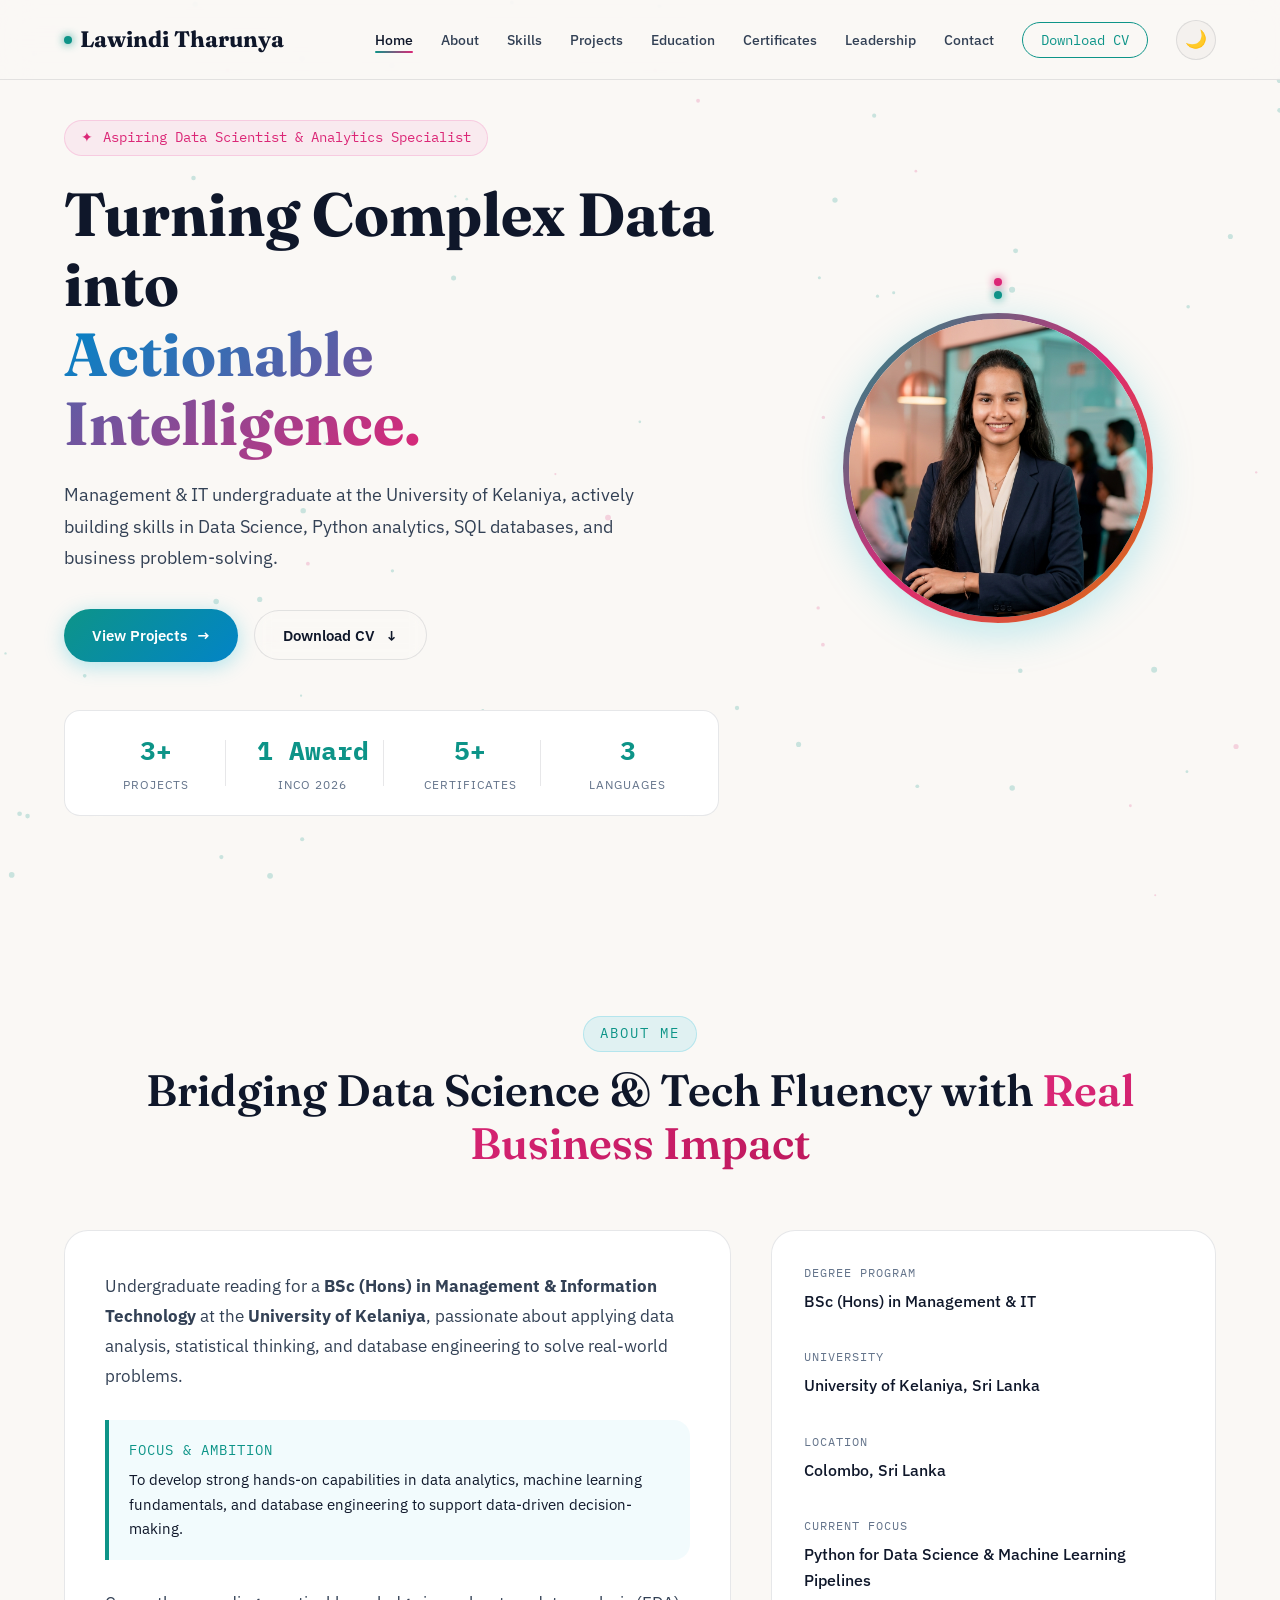
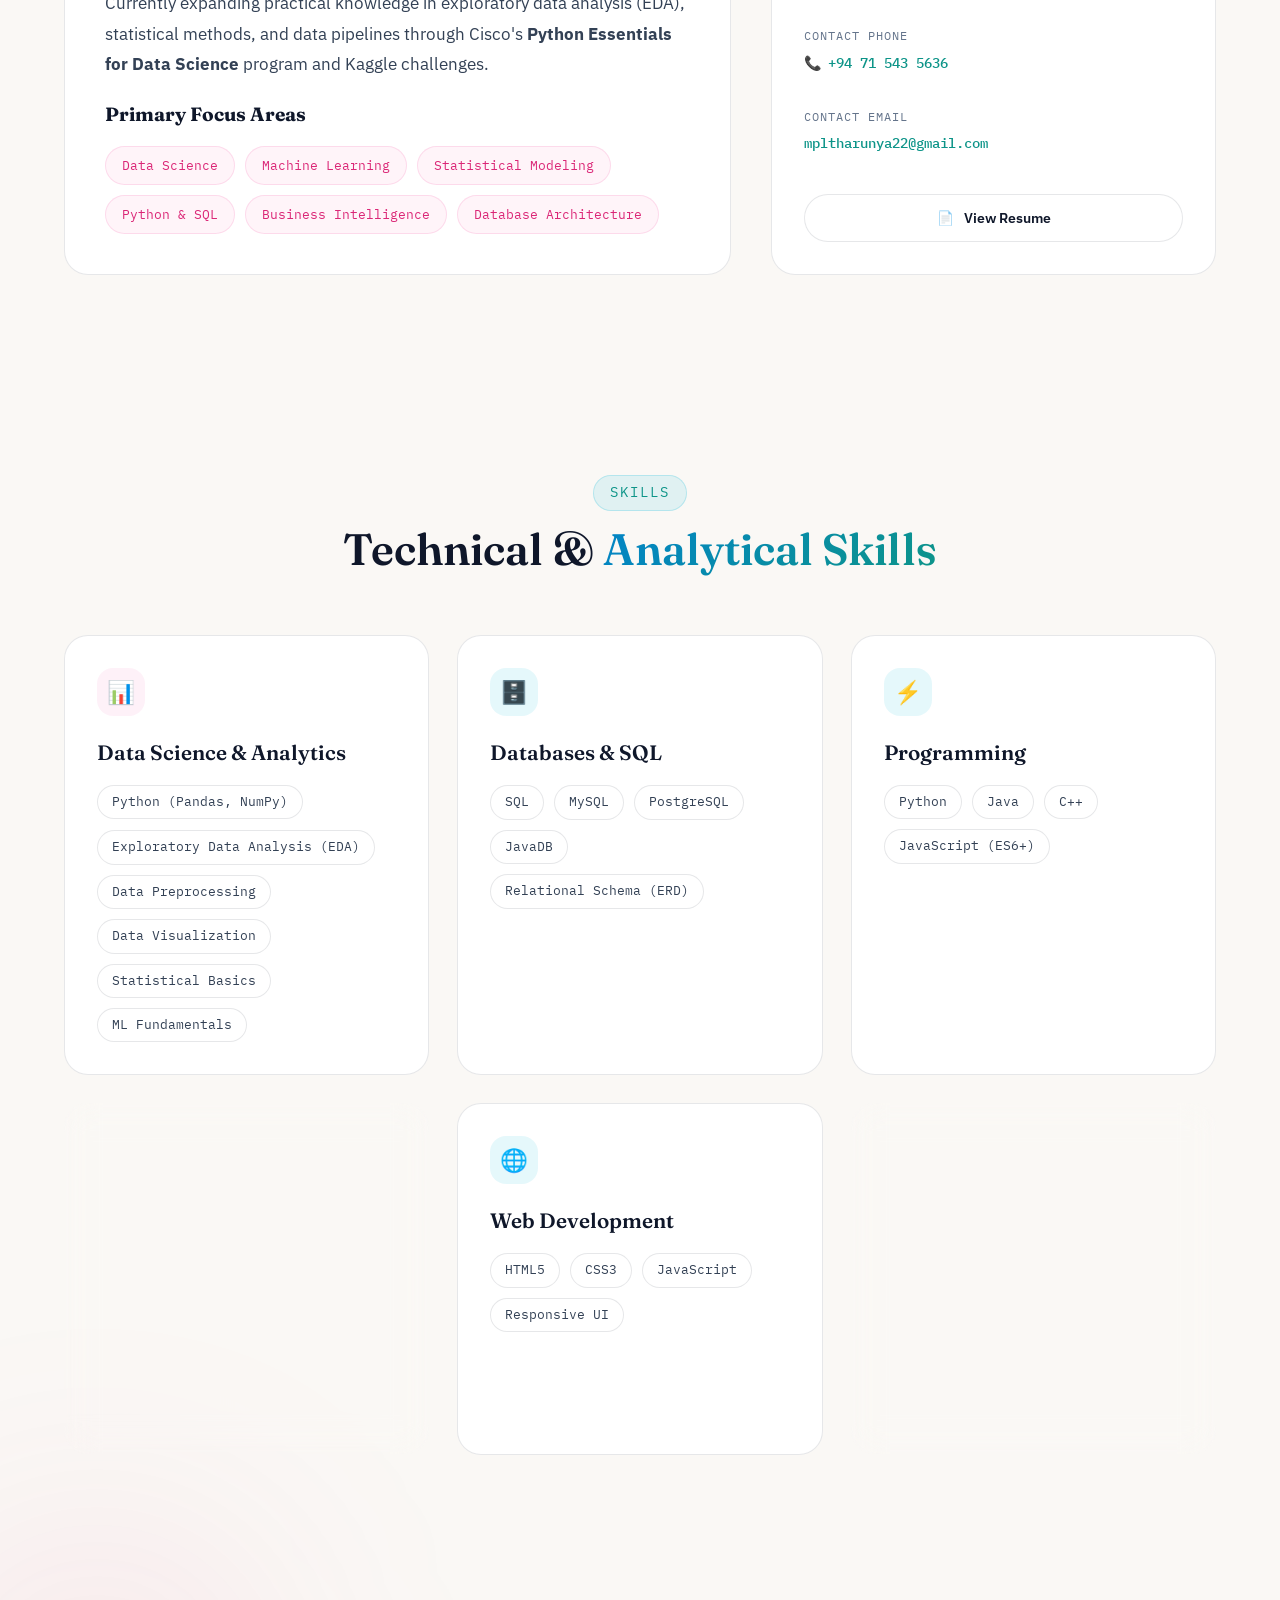
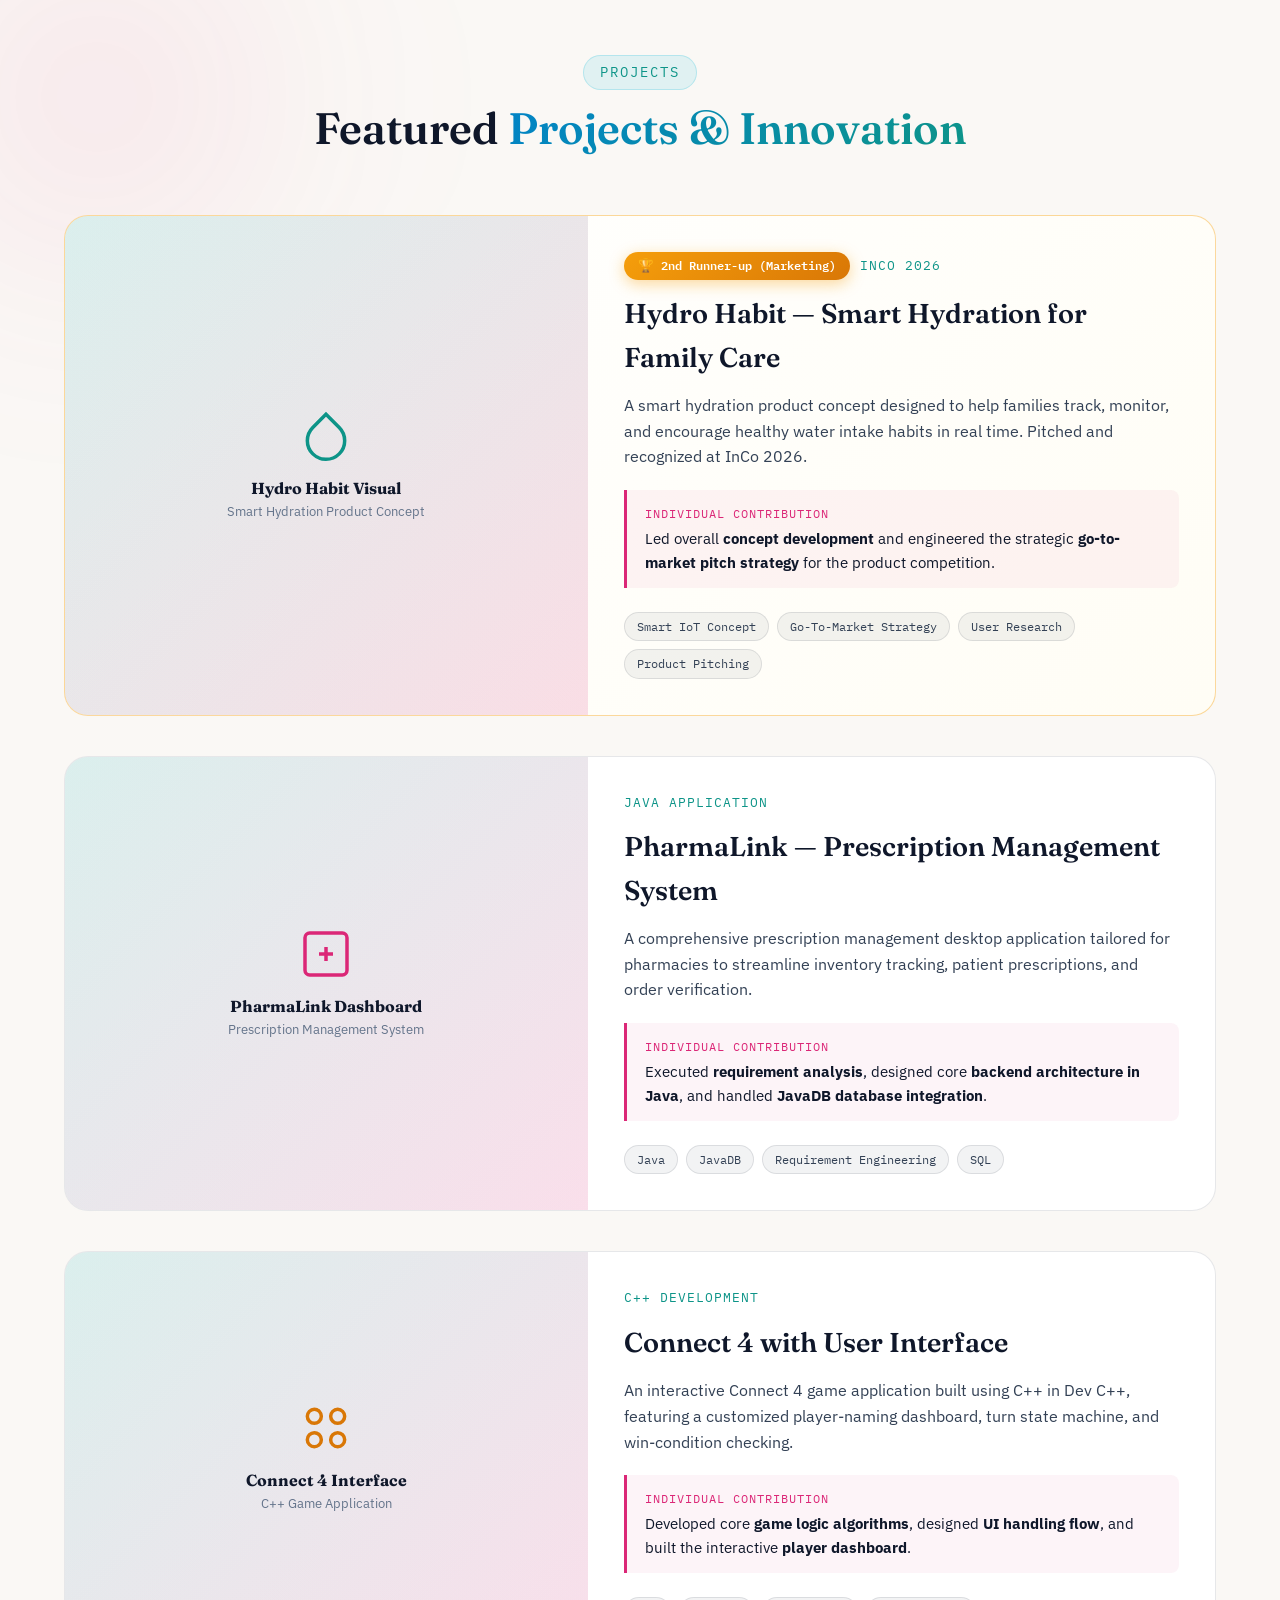
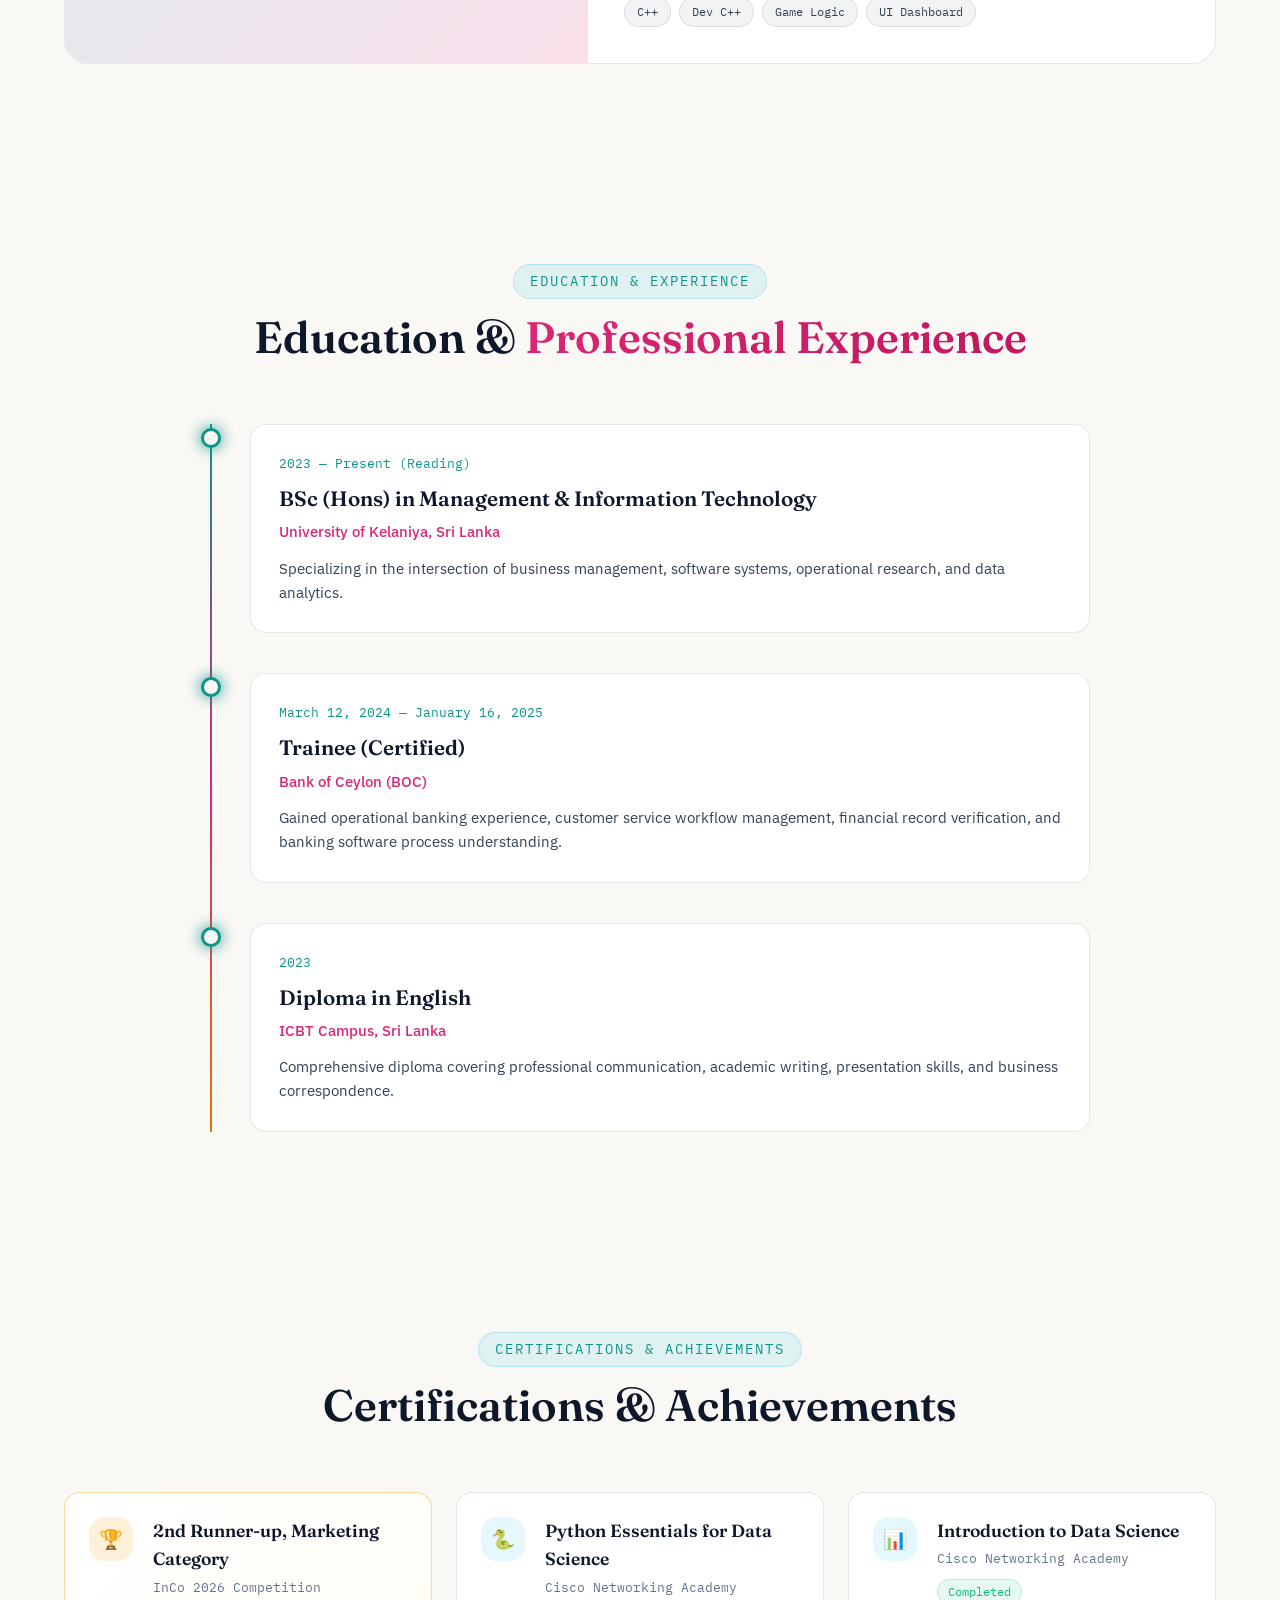
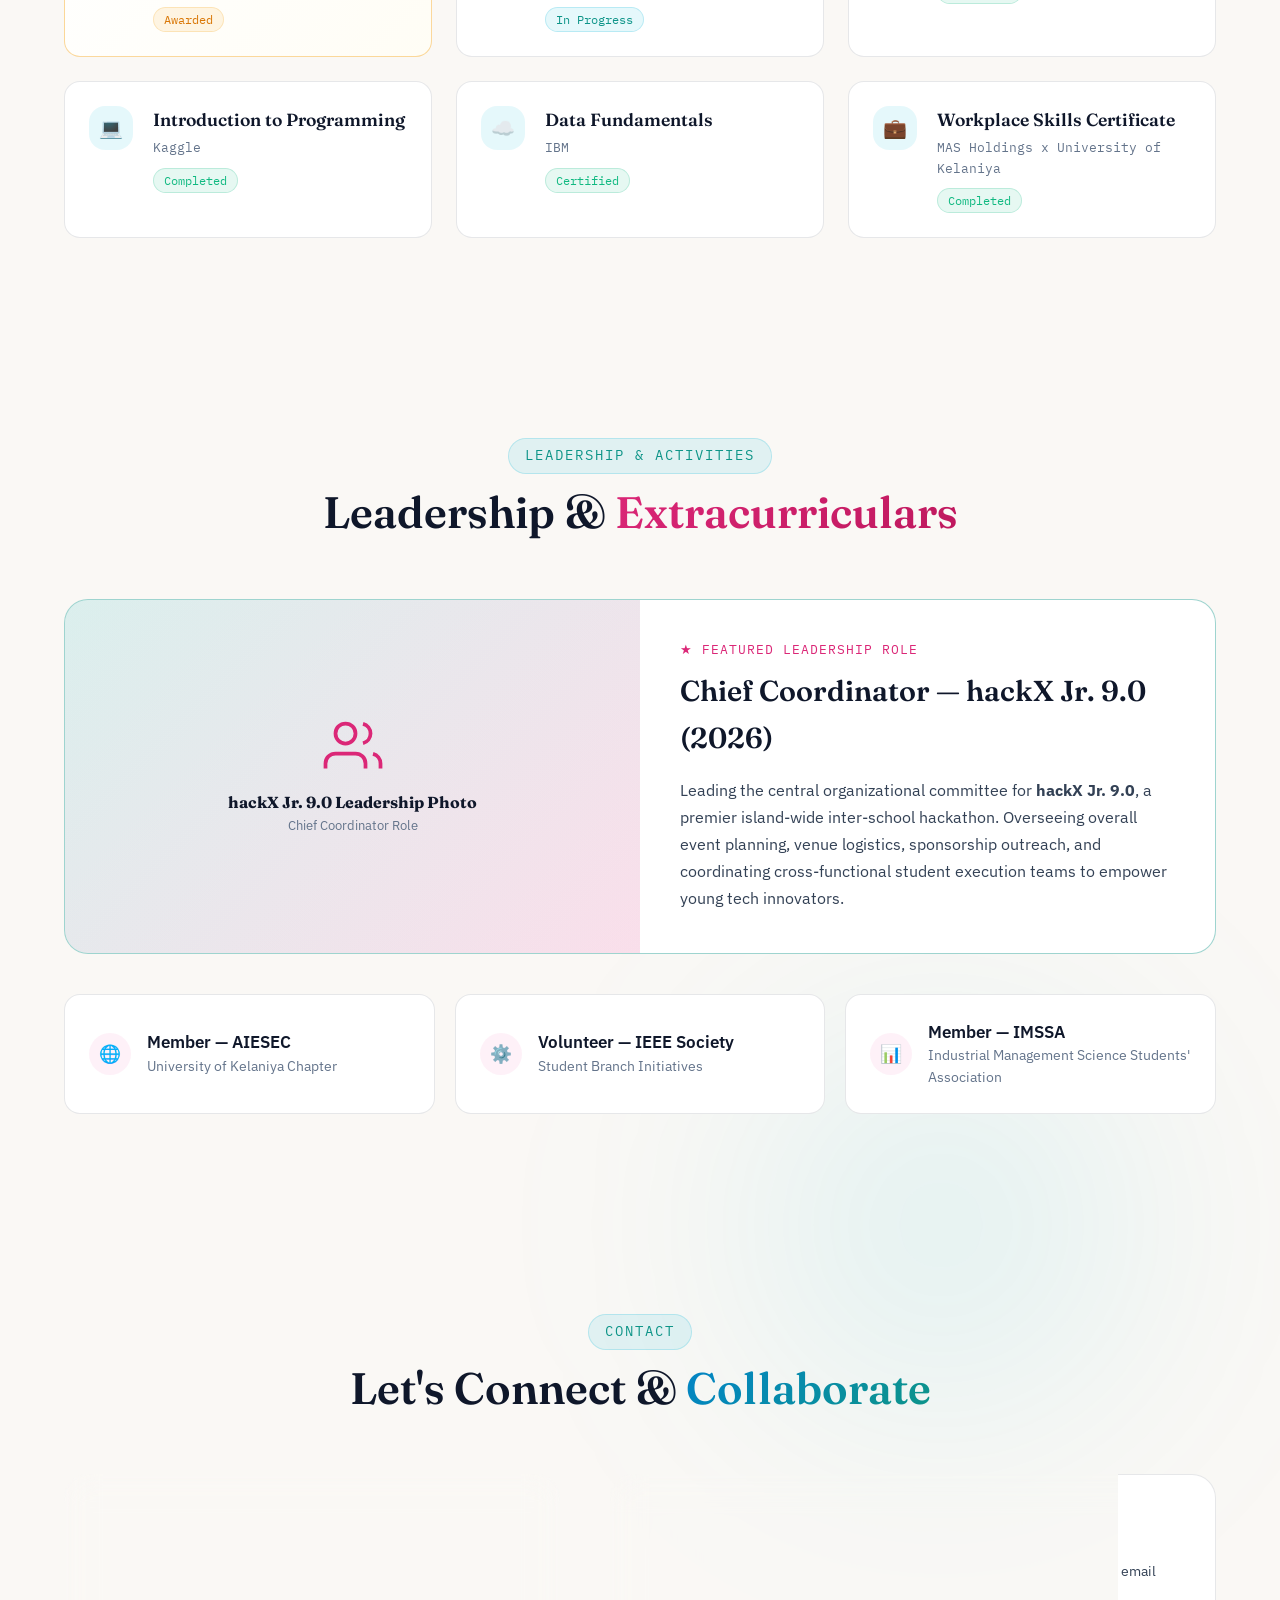
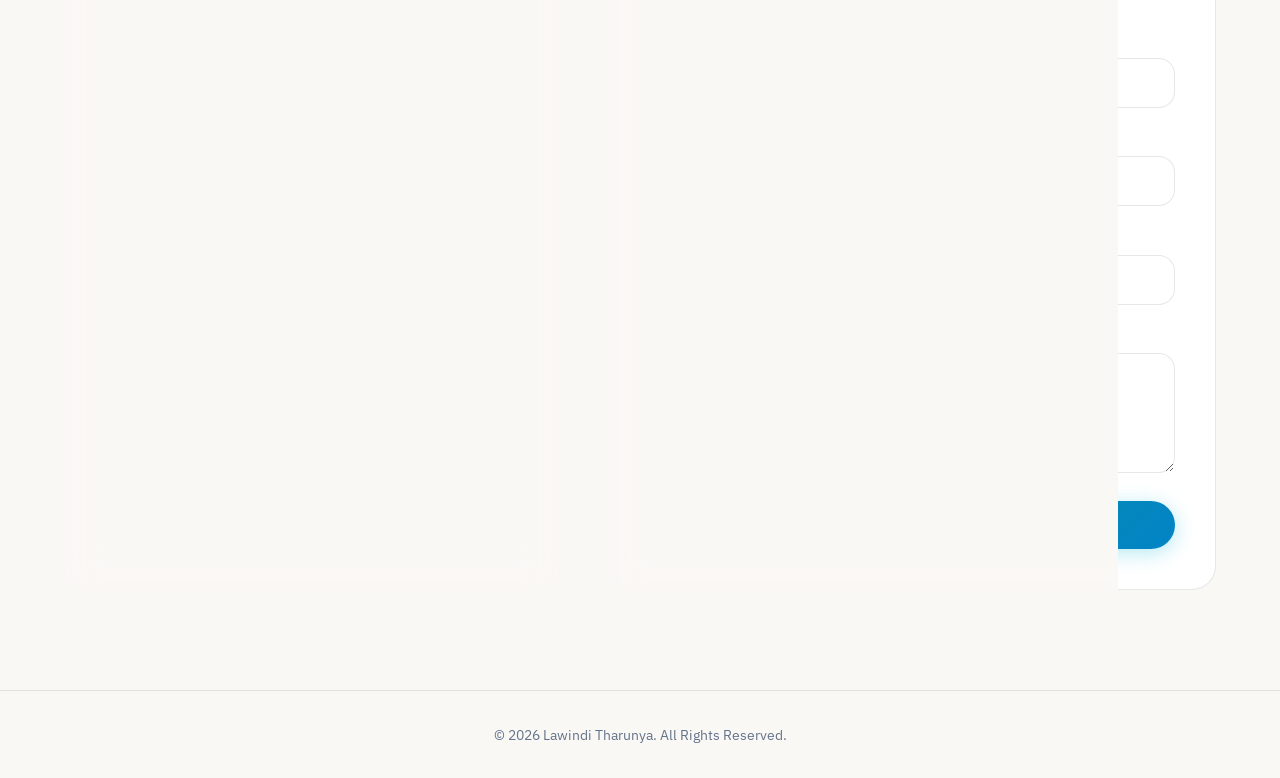
==== index.html @ 61166e99 "Refactor contact section: modern in-page form submission directly to email, removed icons, added sta" ====
<!DOCTYPE html>
<html lang="en">
<head>
  <meta charset="UTF-8">
  <meta name="viewport" content="width=device-width, initial-scale=1.0">
  <title>Lawindi Tharunya — Personal Portfolio</title>
  <meta name="description" content="Personal Portfolio of Lawindi Tharunya — Industrial Management Undergraduate & Data Science Enthusiast based in Colombo, Sri Lanka. Showcasing projects, skills, education, and leadership activities.">
  <meta name="author" content="Lawindi Tharunya">

  <!-- Google Fonts -->
  <link rel="preconnect" href="https://fonts.googleapis.com">
  <link rel="preconnect" href="https://fonts.gstatic.com" crossorigin>
  <link href="https://fonts.googleapis.com/css2?family=Fraunces:ital,opsz,wght@0,9..144,400;0,9..144,600;0,9..144,700;1,9..144,400&family=IBM+Plex+Mono:wght@400;500;600&family=IBM+Plex+Sans:wght@300;400;500;600;700&display=swap" rel="stylesheet">

  <!-- Stylesheet -->
  <link rel="stylesheet" href="style.css">
</head>
<body>

  <!-- Background Interactive Canvas Overlay -->
  <canvas id="bg-canvas"></canvas>
  <div class="dot-grid-overlay"></div>

  <!-- Ambient Glow Elements -->
  <div class="ambient-glow glow-1"></div>
  <div class="ambient-glow glow-2"></div>
  <div class="ambient-glow glow-3"></div>

  <!-- Sticky Navigation Bar -->
  <header class="navbar" id="navbar">
    <div class="container nav-container">
      <a href="#hero" class="logo" aria-label="Lawindi Tharunya Home">
        <span class="logo-dot"></span>
        Lawindi Tharunya
      </a>

      <button class="nav-toggle" aria-label="Toggle Navigation Menu" aria-expanded="false">
        ☰
      </button>

      <nav>
        <ul class="nav-links">
          <li><a href="#hero" class="nav-link active">Home</a></li>
          <li><a href="#about" class="nav-link">About</a></li>
          <li><a href="#skills" class="nav-link">Skills</a></li>
          <li><a href="#projects" class="nav-link">Projects</a></li>
          <li><a href="#education" class="nav-link">Education</a></li>
          <li><a href="#certifications" class="nav-link">Certificates</a></li>
          <li><a href="#leadership" class="nav-link">Leadership</a></li>
          <li><a href="#contact" class="nav-link">Contact</a></li>
          <li><button type="button" class="nav-cta btn-open-cv" aria-label="Open ATS Resume Modal">Download CV</button></li>
          <li>
            <button id="themeToggle" class="theme-toggle" aria-label="Toggle Light or Dark Theme" title="Toggle Light or Dark Mode">
              <span class="theme-icon">☀️</span>
            </button>
          </li>
        </ul>
      </nav>
    </div>
  </header>

  <main>
    <!-- SECTION 1: HERO / HOME -->
    <section id="hero" class="hero">
      <div class="container">
        <div class="hero-grid">
          <div class="hero-content">
            <div class="hero-tag">
              <span>✦</span> Aspiring Data Scientist &amp; Analytics Specialist
            </div>
            
            <h1 class="hero-headline">
              Turning Complex Data into <br>
              <span class="gradient-text">Actionable Intelligence.</span>
            </h1>

            <p class="hero-intro">
              Management &amp; IT undergraduate at the University of Kelaniya, actively building skills in Data Science, Python analytics, SQL databases, and business problem-solving.
            </p>

            <div class="hero-actions">
              <a href="#projects" class="btn btn-primary">
                View Projects <span>→</span>
              </a>
              <button type="button" class="btn btn-secondary btn-open-cv" title="Download Official Resume (PDF)">
                Download CV <span>↓</span>
              </button>
            </div>

            <!-- Stats Strip -->
            <div class="stats-strip">
              <div class="stat-item">
                <div class="stat-number" data-target="3" data-suffix="+">3+</div>
                <div class="stat-label">Projects</div>
              </div>
              <div class="stat-item">
                <div class="stat-number" data-target="1" data-suffix=" Award">1</div>
                <div class="stat-label">InCo 2026</div>
              </div>
              <div class="stat-item">
                <div class="stat-number" data-target="5" data-suffix="+">5+</div>
                <div class="stat-label">Certificates</div>
              </div>
              <div class="stat-item">
                <div class="stat-number" data-target="3" data-suffix="">3</div>
                <div class="stat-label">Languages</div>
              </div>
            </div>
          </div>

          <!-- Circular Photo Slot -->
          <div class="hero-photo-wrapper">
            <!-- Orbiting Data Nodes -->
            <div class="photo-orbit orbit-1"><span class="orbit-node node-teal"></span></div>
            <div class="photo-orbit orbit-2"><span class="orbit-node node-rose"></span></div>

            <div class="photo-frame">
              <div class="photo-inner">
                <!-- =========================================================================
                     IMAGE SLOT 1: HERO PROFILE PHOTO
                     To swap in your real profile photo, replace the <img> tag below:
                     <img src="assets/images/your-profile-photo.jpg" alt="Lawindi Tharunya Profile Photo" class="hero-photo-img">
                     ========================================================================= -->
                <!-- Replace with: <img src="assets/images/your-profile-photo.jpg" alt="Lawindi Tharunya"> -->
                <img src="assets/images/hero_profile_photo.jpg" alt="Lawindi Tharunya Profile Photo" class="hero-photo-img" onerror="this.style.display='none'; this.nextElementSibling.style.display='flex';">
                
                <div class="photo-fallback" style="display: none;">
                  <svg width="64" height="64" viewBox="0 0 24 24" fill="none" stroke="currentColor" stroke-width="1.5">
                    <path d="M20 21v-2a4 4 0 0 0-4-4H8a4 4 0 0 0-4 4v2"></path>
                    <circle cx="12" cy="7" r="4"></circle>
                  </svg>
                  <p style="margin-top: 10px; font-size: 0.8rem;">Lawindi Tharunya</p>
                </div>
              </div>
            </div>
          </div>
        </div>
      </div>
    </section>

    <!-- SECTION 2: ABOUT ME -->
    <section id="about" class="about">
      <div class="container">
        <div class="section-header">
          <span class="section-tag">About Me</span>
          <h2 class="section-title">Bridging Data Science &amp; Tech Fluency with <span class="accent-rose">Real Business Impact</span></h2>
        </div>

        <div class="about-grid">
          <div class="about-card">
            <div class="about-text">
              <p>
                Undergraduate reading for a <strong>BSc (Hons) in Management &amp; Information Technology</strong> at the <strong>University of Kelaniya</strong>, passionate about applying data analysis, statistical thinking, and database engineering to solve real-world problems.
              </p>
              
              <div class="about-highlight-box">
                <div class="about-highlight-title">Focus &amp; Ambition</div>
                <div class="about-highlight-desc">
                  To develop strong hands-on capabilities in data analytics, machine learning fundamentals, and database engineering to support data-driven decision-making.
                </div>
              </div>

              <p>
                Currently expanding practical knowledge in exploratory data analysis (EDA), statistical methods, and data pipelines through Cisco's <strong>Python Essentials for Data Science</strong> program and Kaggle challenges.
              </p>
            </div>

            <h3 class="interest-tags-title">Primary Focus Areas</h3>
            <div class="interest-tags">
              <span class="tag-pill">Data Science</span>
              <span class="tag-pill">Machine Learning</span>
              <span class="tag-pill">Statistical Modeling</span>
              <span class="tag-pill">Python &amp; SQL</span>
              <span class="tag-pill">Business Intelligence</span>
              <span class="tag-pill">Database Architecture</span>
            </div>
          </div>

          <div class="about-side-card">
            <div class="side-card-item">
              <div class="side-card-label">Degree Program</div>
              <div class="side-card-value">BSc (Hons) in Management &amp; IT</div>
            </div>

            <div class="side-card-item">
              <div class="side-card-label">University</div>
              <div class="side-card-value">University of Kelaniya, Sri Lanka</div>
            </div>

            <div class="side-card-item">
              <div class="side-card-label">Location</div>
              <div class="side-card-value">Colombo, Sri Lanka</div>
            </div>

            <div class="side-card-item">
              <div class="side-card-label">Current Focus</div>
              <div class="side-card-value">Python for Data Science &amp; Machine Learning Pipelines</div>
            </div>

            <div class="side-card-item">
              <div class="side-card-label">Contact Phone</div>
              <div class="side-card-value" style="font-family: var(--font-mono); font-size: 0.88rem; color: var(--accent-teal);">
                <a href="tel:+94715435636" style="color: inherit; text-decoration: none; display: inline-flex; align-items: center; gap: 6px;" title="Call +94 71 543 5636">
                  <span>📞</span> +94 71 543 5636
                </a>
              </div>
            </div>

            <div class="side-card-item">
              <div class="side-card-label">Contact Email</div>
              <div class="side-card-value" style="font-family: var(--font-mono); font-size: 0.85rem; color: var(--accent-teal);">
                <a href="mailto:mpltharunya22@gmail.com" style="color: inherit; text-decoration: none;" title="Email Lawindi">
                  mpltharunya22@gmail.com
                </a>
              </div>
            </div>

            <div class="side-card-item" style="padding-top: 6px; border-bottom: none;">
              <button type="button" class="btn btn-secondary btn-open-cv" style="width: 100%; justify-content: center; font-size: 0.85rem;" title="View and download official resume">
                <span>📄</span> View Resume
              </button>
            </div>
          </div>
        </div>
      </div>
    </section>

    <!-- SECTION 3: SKILLS -->
    <section id="skills" class="skills">
      <div class="container">
        <div class="section-header">
          <span class="section-tag">Skills</span>
          <h2 class="section-title">Technical &amp; <span class="accent-teal">Analytical Skills</span></h2>
        </div>

        <div class="skills-grid">
          <!-- Data Science & Analytics -->
          <div class="skill-card pink-icon">
            <div class="skill-card-icon">📊</div>
            <h3 class="skill-card-title">Data Science &amp; Analytics</h3>
            <div class="skill-tags-list">
              <span class="skill-chip">Python (Pandas, NumPy)</span>
              <span class="skill-chip">Exploratory Data Analysis (EDA)</span>
              <span class="skill-chip">Data Preprocessing</span>
              <span class="skill-chip">Data Visualization</span>
              <span class="skill-chip">Statistical Basics</span>
              <span class="skill-chip">ML Fundamentals</span>
            </div>
          </div>

          <!-- Databases & SQL -->
          <div class="skill-card">
            <div class="skill-card-icon">🗄️</div>
            <h3 class="skill-card-title">Databases &amp; SQL</h3>
            <div class="skill-tags-list">
              <span class="skill-chip">SQL</span>
              <span class="skill-chip">MySQL</span>
              <span class="skill-chip">PostgreSQL</span>
              <span class="skill-chip">JavaDB</span>
              <span class="skill-chip">Relational Schema (ERD)</span>
            </div>
          </div>

          <!-- Programming -->
          <div class="skill-card">
            <div class="skill-card-icon">⚡</div>
            <h3 class="skill-card-title">Programming</h3>
            <div class="skill-tags-list">
              <span class="skill-chip">Python</span>
              <span class="skill-chip">Java</span>
              <span class="skill-chip">C++</span>
              <span class="skill-chip">JavaScript (ES6+)</span>
            </div>
          </div>

          <!-- Business & Analytics -->
          <div class="skill-card amber-icon">
            <div class="skill-card-icon">🎯</div>
            <h3 class="skill-card-title">Business &amp; Analytics</h3>
            <div class="skill-tags-list">
              <span class="skill-chip">Business Intelligence</span>
              <span class="skill-chip">Quantitative Analysis</span>
              <span class="skill-chip">Requirement Engineering</span>
              <span class="skill-chip">Operational Research</span>
            </div>
          </div>

          <!-- Web & UI Development -->
          <div class="skill-card">
            <div class="skill-card-icon">🌐</div>
            <h3 class="skill-card-title">Web Development</h3>
            <div class="skill-tags-list">
              <span class="skill-chip">HTML5</span>
              <span class="skill-chip">CSS3</span>
              <span class="skill-chip">JavaScript</span>
              <span class="skill-chip">Responsive UI</span>
            </div>
          </div>

          <!-- Languages -->
          <div class="skill-card">
            <div class="skill-card-icon">🗣️</div>
            <h3 class="skill-card-title">Languages</h3>
            <div class="language-list">
              <div class="lang-item">
                <div class="lang-info">
                  <span class="lang-name">English</span>
                  <span class="lang-level">Professional</span>
                </div>
                <div class="lang-bar"><div class="lang-fill" style="width: 90%;"></div></div>
              </div>
              <div class="lang-item">
                <div class="lang-info">
                  <span class="lang-name">Sinhala</span>
                  <span class="lang-level">Native</span>
                </div>
                <div class="lang-bar"><div class="lang-fill" style="width: 100%;"></div></div>
              </div>
              <div class="lang-item">
                <div class="lang-info">
                  <span class="lang-name">Tamil</span>
                  <span class="lang-level">Moderate</span>
                </div>
                <div class="lang-bar"><div class="lang-fill" style="width: 60%;"></div></div>
              </div>
            </div>
          </div>
        </div>
      </div>
    </section>

    <!-- SECTION 4: PROJECTS -->
    <section id="projects" class="projects">
      <div class="container">
        <div class="section-header">
          <span class="section-tag">Projects</span>
          <h2 class="section-title">Featured <span class="accent-teal">Projects &amp; Innovation</span></h2>
        </div>

        <div class="projects-grid">
          <!-- Project 1: Hydro Habit (Flagship Project) -->
          <article class="project-card featured">
            <div class="project-image-slot">
              <!-- =========================================================================
                   IMAGE SLOT 2: HYDRO HABIT PROJECT PHOTO
                   To swap in your real project screenshot/photo, replace below:
                   <img src="assets/images/hydro-habit-real.jpg" alt="Hydro Habit Smart Hydration" class="project-img">
                   ========================================================================= -->
              <!-- Replace with: <img src="assets/images/hydro-habit-real.jpg" alt="Hydro Habit"> -->
              <div class="project-img-placeholder">
                <svg width="56" height="56" viewBox="0 0 24 24" fill="none" stroke="var(--accent-teal)" stroke-width="1.5">
                  <path d="M12 2.69l5.66 5.66a8 8 0 1 1-11.31 0z"></path>
                </svg>
                <h4 style="margin-top: 12px; font-family: var(--font-serif); color: var(--text-primary);">Hydro Habit Visual</h4>
                <p style="font-size: 0.8rem; color: var(--text-muted);">Smart Hydration Product Concept</p>
              </div>
            </div>

            <div class="project-content">
              <div>
                <div class="project-badge-strip">
                  <span class="award-badge">🏆 2nd Runner-up (Marketing)</span>
                  <span class="project-category">InCo 2026</span>
                </div>
                <h3 class="project-title">Hydro Habit — Smart Hydration for Family Care</h3>
                <p class="project-desc">
                  A smart hydration product concept designed to help families track, monitor, and encourage healthy water intake habits in real time. Pitched and recognized at InCo 2026.
                </p>

                <div class="project-contribution-box">
                  <div class="contribution-label">Individual Contribution</div>
                  <div class="contribution-text">
                    Led overall <strong>concept development</strong> and engineered the strategic <strong>go-to-market pitch strategy</strong> for the product competition.
                  </div>
                </div>
              </div>

              <div class="project-tech-stack">
                <span class="tech-tag">Smart IoT Concept</span>
                <span class="tech-tag">Go-To-Market Strategy</span>
                <span class="tech-tag">User Research</span>
                <span class="tech-tag">Product Pitching</span>
              </div>
            </div>
          </article>

          <!-- Project 2: PharmaLink -->
          <article class="project-card">
            <div class="project-image-slot">
              <!-- =========================================================================
                   IMAGE SLOT 3: PHARMALINK PROJECT PHOTO
                   To swap in your real project screenshot/photo, replace below:
                   <img src="assets/images/pharmalink-real.jpg" alt="PharmaLink Prescription System" class="project-img">
                   ========================================================================= -->
              <!-- Replace with: <img src="assets/images/pharmalink-real.jpg" alt="PharmaLink"> -->
              <div class="project-img-placeholder">
                <svg width="56" height="56" viewBox="0 0 24 24" fill="none" stroke="var(--accent-rose)" stroke-width="1.5">
                  <rect x="3" y="3" width="18" height="18" rx="2"></rect>
                  <path d="M9 12h6M12 9v6"></path>
                </svg>
                <h4 style="margin-top: 12px; font-family: var(--font-serif); color: var(--text-primary);">PharmaLink Dashboard</h4>
                <p style="font-size: 0.8rem; color: var(--text-muted);">Prescription Management System</p>
              </div>
            </div>

            <div class="project-content">
              <div>
                <div class="project-badge-strip">
                  <span class="project-category">Java Application</span>
                </div>
                <h3 class="project-title">PharmaLink — Prescription Management System</h3>
                <p class="project-desc">
                  A comprehensive prescription management desktop application tailored for pharmacies to streamline inventory tracking, patient prescriptions, and order verification.
                </p>

                <div class="project-contribution-box">
                  <div class="contribution-label">Individual Contribution</div>
                  <div class="contribution-text">
                    Executed <strong>requirement analysis</strong>, designed core <strong>backend architecture in Java</strong>, and handled <strong>JavaDB database integration</strong>.
                  </div>
                </div>
              </div>

              <div class="project-tech-stack">
                <span class="tech-tag">Java</span>
                <span class="tech-tag">JavaDB</span>
                <span class="tech-tag">Requirement Engineering</span>
                <span class="tech-tag">SQL</span>
              </div>
            </div>
          </article>

          <!-- Project 3: Connect 4 Game -->
          <article class="project-card">
            <div class="project-image-slot">
              <!-- =========================================================================
                   IMAGE SLOT 4: CONNECT 4 PROJECT PHOTO
                   To swap in your real project screenshot/photo, replace below:
                   <img src="assets/images/connect4-real.jpg" alt="Connect 4 Game Interface" class="project-img">
                   ========================================================================= -->
              <!-- Replace with: <img src="assets/images/connect4-real.jpg" alt="Connect 4 UI"> -->
              <div class="project-img-placeholder">
                <svg width="56" height="56" viewBox="0 0 24 24" fill="none" stroke="var(--accent-amber)" stroke-width="1.5">
                  <circle cx="7" cy="7" r="3"></circle>
                  <circle cx="17" cy="7" r="3"></circle>
                  <circle cx="7" cy="17" r="3"></circle>
                  <circle cx="17" cy="17" r="3"></circle>
                </svg>
                <h4 style="margin-top: 12px; font-family: var(--font-serif); color: var(--text-primary);">Connect 4 Interface</h4>
                <p style="font-size: 0.8rem; color: var(--text-muted);">C++ Game Application</p>
              </div>
            </div>

            <div class="project-content">
              <div>
                <div class="project-badge-strip">
                  <span class="project-category">C++ Development</span>
                </div>
                <h3 class="project-title">Connect 4 with User Interface</h3>
                <p class="project-desc">
                  An interactive Connect 4 game application built using C++ in Dev C++, featuring a customized player-naming dashboard, turn state machine, and win-condition checking.
                </p>

                <div class="project-contribution-box">
                  <div class="contribution-label">Individual Contribution</div>
                  <div class="contribution-text">
                    Developed core <strong>game logic algorithms</strong>, designed <strong>UI handling flow</strong>, and built the interactive <strong>player dashboard</strong>.
                  </div>
                </div>
              </div>

              <div class="project-tech-stack">
                <span class="tech-tag">C++</span>
                <span class="tech-tag">Dev C++</span>
                <span class="tech-tag">Game Logic</span>
                <span class="tech-tag">UI Dashboard</span>
              </div>
            </div>
          </article>
        </div>
      </div>
    </section>

    <!-- SECTION 5: EDUCATION & EXPERIENCE -->
    <section id="education" class="education">
      <div class="container">
        <div class="section-header">
          <span class="section-tag">Education &amp; Experience</span>
          <h2 class="section-title">Education &amp; <span class="accent-rose">Professional Experience</span></h2>
        </div>

        <div class="timeline-container">
          <!-- Item 1: Degree -->
          <div class="timeline-item">
            <div class="timeline-node"></div>
            <div class="timeline-card">
              <div class="timeline-date">2023 — Present (Reading)</div>
              <h3 class="timeline-title">BSc (Hons) in Management &amp; Information Technology</h3>
              <div class="timeline-subtitle">University of Kelaniya, Sri Lanka</div>
              <p class="timeline-desc">
                Specializing in the intersection of business management, software systems, operational research, and data analytics.
              </p>
            </div>
          </div>

          <!-- Item 2: BOC Trainee -->
          <div class="timeline-item">
            <div class="timeline-node"></div>
            <div class="timeline-card">
              <div class="timeline-date">March 12, 2024 — January 16, 2025</div>
              <h3 class="timeline-title">Trainee (Certified)</h3>
              <div class="timeline-subtitle">Bank of Ceylon (BOC)</div>
              <p class="timeline-desc">
                Gained operational banking experience, customer service workflow management, financial record verification, and banking software process understanding.
              </p>
            </div>
          </div>

          <!-- Item 3: Diploma in English -->
          <div class="timeline-item">
            <div class="timeline-node"></div>
            <div class="timeline-card">
              <div class="timeline-date">2023</div>
              <h3 class="timeline-title">Diploma in English</h3>
              <div class="timeline-subtitle">ICBT Campus, Sri Lanka</div>
              <p class="timeline-desc">
                Comprehensive diploma covering professional communication, academic writing, presentation skills, and business correspondence.
              </p>
            </div>
          </div>
        </div>
      </div>
    </section>

    <!-- SECTION 6: CERTIFICATIONS & ACHIEVEMENTS -->
    <section id="certifications" class="certifications">
      <div class="container">
        <div class="section-header">
          <span class="section-tag">Certifications &amp; Achievements</span>
          <h2 class="section-title">Certifications &amp; <span class="accent-amber">Achievements</span></h2>
        </div>

        <div class="cert-grid">
          <!-- Award Card -->
          <div class="cert-card award-card">
            <div class="cert-icon">🏆</div>
            <div class="cert-info">
              <h4>2nd Runner-up, Marketing Category</h4>
              <div class="cert-issuer">InCo 2026 Competition</div>
              <span class="cert-status status-awarded">Awarded</span>
            </div>
          </div>

          <!-- Cert 1 -->
          <div class="cert-card">
            <div class="cert-icon">🐍</div>
            <div class="cert-info">
              <h4>Python Essentials for Data Science</h4>
              <div class="cert-issuer">Cisco Networking Academy</div>
              <span class="cert-status status-in-progress">In Progress</span>
            </div>
          </div>

          <!-- Cert 2 -->
          <div class="cert-card">
            <div class="cert-icon">📊</div>
            <div class="cert-info">
              <h4>Introduction to Data Science</h4>
              <div class="cert-issuer">Cisco Networking Academy</div>
              <span class="cert-status status-completed">Completed</span>
            </div>
          </div>

          <!-- Cert 3 -->
          <div class="cert-card">
            <div class="cert-icon">💻</div>
            <div class="cert-info">
              <h4>Introduction to Programming</h4>
              <div class="cert-issuer">Kaggle</div>
              <span class="cert-status status-completed">Completed</span>
            </div>
          </div>

          <!-- Cert 4 -->
          <div class="cert-card">
            <div class="cert-icon">☁️</div>
            <div class="cert-info">
              <h4>Data Fundamentals</h4>
              <div class="cert-issuer">IBM</div>
              <span class="cert-status status-completed">Certified</span>
            </div>
          </div>

          <!-- Cert 5 -->
          <div class="cert-card">
            <div class="cert-icon">💼</div>
            <div class="cert-info">
              <h4>Workplace Skills Certificate</h4>
              <div class="cert-issuer">MAS Holdings x University of Kelaniya</div>
              <span class="cert-status status-completed">Completed</span>
            </div>
          </div>
        </div>
      </div>
    </section>

    <!-- SECTION 7: LEADERSHIP & EXTRACURRICULAR ACTIVITIES -->
    <section id="leadership" class="leadership">
      <div class="container">
        <div class="section-header">
          <span class="section-tag">Leadership &amp; Activities</span>
          <h2 class="section-title">Leadership &amp; <span class="accent-rose">Extracurriculars</span></h2>
        </div>

        <!-- Featured Leadership Spotlight Card (hackX Jr. 9.0) -->
        <div class="leadership-featured">
          <div class="leadership-photo-slot">
            <!-- =========================================================================
                 IMAGE SLOT 5: HACKX JR. 9.0 LEADERSHIP PHOTO
                 To swap in your real event/leadership photo, replace below:
                 <img src="assets/images/hackx-leadership-real.jpg" alt="Chief Coordinator hackX Jr. 9.0" class="leadership-img">
                 ========================================================================= -->
            <!-- Replace with: <img src="assets/images/hackx-leadership-real.jpg" alt="hackX Jr. 9.0 Chief Coordinator"> -->
            <div class="project-img-placeholder">
              <svg width="60" height="60" viewBox="0 0 24 24" fill="none" stroke="var(--accent-rose)" stroke-width="1.5">
                <path d="M17 21v-2a4 4 0 0 0-4-4H5a4 4 0 0 0-4 4v2"></path>
                <circle cx="9" cy="7" r="4"></circle>
                <path d="M23 21v-2a4 4 0 0 0-3-3.87"></path>
                <path d="M16 3.13a4 4 0 0 1 0 7.75"></path>
              </svg>
              <h4 style="margin-top: 14px; font-family: var(--font-serif); color: var(--text-primary);">hackX Jr. 9.0 Leadership Photo</h4>
              <p style="font-size: 0.8rem; color: var(--text-muted);">Chief Coordinator Role</p>
            </div>
          </div>

          <div class="leadership-content">
            <div class="leadership-tag">★ Featured Leadership Role</div>
            <h3 class="leadership-title">Chief Coordinator — hackX Jr. 9.0 (2026)</h3>
            <p class="leadership-desc">
              Leading the central organizational committee for <strong>hackX Jr. 9.0</strong>, a premier island-wide inter-school hackathon. Overseeing overall event planning, venue logistics, sponsorship outreach, and coordinating cross-functional student execution teams to empower young tech innovators.
            </p>
          </div>
        </div>

        <!-- Additional Extracurricular Grid -->
        <div class="extra-grid">
          <div class="extra-card">
            <div class="extra-icon">🌐</div>
            <div class="extra-info">
              <h4>Member — AIESEC</h4>
              <p>University of Kelaniya Chapter</p>
            </div>
          </div>

          <div class="extra-card">
            <div class="extra-icon">⚙️</div>
            <div class="extra-info">
              <h4>Volunteer — IEEE Society</h4>
              <p>Student Branch Initiatives</p>
            </div>
          </div>

          <div class="extra-card">
            <div class="extra-icon">📊</div>
            <div class="extra-info">
              <h4>Member — IMSSA</h4>
              <p>Industrial Management Science Students' Association</p>
            </div>
          </div>
        </div>
      </div>
    </section>

    <!-- SECTION 8: CONTACT & FOOTER -->
    <section id="contact" class="contact">
      <div class="container">
        <div class="section-header">
          <span class="section-tag">Contact</span>
          <h2 class="section-title">Let's Connect &amp; <span class="accent-teal">Collaborate</span></h2>
        </div>

        <div class="contact-grid">
          <!-- Info Card -->
          <div class="contact-info-card">
            <div class="status-badge-inline">
              <span class="status-dot-pulse"></span> Available for Opportunities
            </div>
            <h3>Direct Contact</h3>
            <p>
              Interested in data science projects, machine learning collaboration, or internship opportunities? Feel free to reach out directly via email, phone, or the message form.
            </p>

            <div class="contact-details-list">
              <a href="mailto:mpltharunya22@gmail.com" class="contact-item" data-copy="mpltharunya22@gmail.com" title="Click to email or copy mpltharunya22@gmail.com">
                <div class="contact-icon">✉️</div>
                <div>
                  <div class="contact-text-label">Email Address</div>
                  <div class="contact-text-value">mpltharunya22@gmail.com</div>
                </div>
              </a>

              <a href="tel:+94715435636" class="contact-item" data-copy="+94715435636" title="Click to call or copy +94 71 543 5636">
                <div class="contact-icon">📞</div>
                <div>
                  <div class="contact-text-label">Phone / Mobile</div>
                  <div class="contact-text-value">+94 71 543 5636</div>
                </div>
              </a>

              <div class="contact-item">
                <div class="contact-icon">📍</div>
                <div>
                  <div class="contact-text-label">Location</div>
                  <div class="contact-text-value">Colombo, Sri Lanka</div>
                </div>
              </div>
            </div>

            <!-- Social & Direct Contact Links -->
            <div class="social-links">
              <a href="https://www.linkedin.com/in/lawindi-tharunya" class="social-btn" target="_blank" rel="noopener noreferrer" aria-label="LinkedIn Profile" title="LinkedIn: Lawindi Tharunya">
                in
              </a>

              <a href="https://github.com/LavindiTharunya" class="social-btn" target="_blank" rel="noopener noreferrer" aria-label="GitHub Profile" title="GitHub: LavindiTharunya">
                gh
              </a>

              <a href="mailto:mpltharunya22@gmail.com" class="social-btn" aria-label="Send Email" title="Email: mpltharunya22@gmail.com">
                ✉️
              </a>

              <a href="tel:+94715435636" class="social-btn" aria-label="Call Direct" title="Call: +94 71 543 5636">
                📞
              </a>
            </div>
          </div>

          <!-- Contact Form -->
          <div class="contact-form-card">
            <h3 style="font-size: 1.4rem; margin-bottom: 8px;">Send a Message</h3>
            <p style="color: var(--text-secondary); font-size: 0.9rem; margin-bottom: 24px;">
              Fill in your details below and your message will be delivered directly to my email inbox.
            </p>
            <form id="contactForm">
              <div class="form-group">
                <label for="formName" class="form-label">Your Name</label>
                <input type="text" id="formName" class="form-input" placeholder="e.g. Sarah Perera" required>
              </div>

              <div class="form-group">
                <label for="formEmail" class="form-label">Your Email</label>
                <input type="email" id="formEmail" class="form-input" placeholder="e.g. sarah@example.com" required>
              </div>

              <div class="form-group">
                <label for="formSubject" class="form-label">Subject</label>
                <input type="text" id="formSubject" class="form-input" placeholder="e.g. Internship Opportunity / Project Collaboration">
              </div>

              <div class="form-group">
                <label for="formMessage" class="form-label">Message</label>
                <textarea id="formMessage" class="form-textarea" placeholder="Write your message or inquiry here..." rows="4" required></textarea>
              </div>

              <div class="form-actions-group">
                <button type="submit" id="sendMessageSubmitBtn" class="btn btn-primary btn-submit-message">
                  <span class="btn-text">Send Message</span>
                </button>
              </div>

              <div id="formStatusMessage" class="form-status-alert" role="alert"></div>
            </form>
          </div>
        </div>
      </div>
    </section>
  </main>

  <!-- =========================================================================
       PROFESSIONAL CV MODAL & DOWNLOAD PREVIEW
       ========================================================================= -->
  <div id="cvModal" class="cv-modal-backdrop" aria-hidden="true" role="dialog" aria-modal="true" aria-labelledby="cvModalTitle">
    <div class="cv-modal-window">
      <div class="cv-modal-header">
        <div class="cv-modal-title-group">
          <span class="cv-badge">
            <span class="cv-badge-dot"></span> Curriculum Vitae
          </span>
          <h2 id="cvModalTitle" class="cv-modal-title">Lawindi Tharunya</h2>
          <p class="cv-modal-subtitle">Data Science &amp; Analytics | Machine Learning &amp; Statistical Modeling</p>
        </div>
        <button type="button" class="cv-modal-close" id="closeCvModal" aria-label="Close CV Modal">&times;</button>
      </div>

      <div class="cv-modal-actions-bar">
        <a href="resume.html?download=pdf" target="_blank" rel="noopener noreferrer" class="btn btn-primary cv-action-btn" title="Download or Print PDF">
          <span>⬇️</span> Download PDF
        </a>
        <button type="button" id="copyCvPlaintextBtn" class="btn btn-secondary cv-action-btn" title="Copy ATS Plaintext to Clipboard">
          <span>📋</span> Copy ATS Text
        </button>
        <a href="resume.html" target="_blank" rel="noopener noreferrer" class="btn btn-secondary cv-action-btn" title="Open Fullscreen in New Tab">
          <span>↗️</span> Fullscreen View
        </a>
      </div>

      <div class="cv-modal-preview-container">
        <iframe src="resume.html" title="Curriculum Vitae Preview" class="cv-preview-iframe" loading="lazy"></iframe>
      </div>
    </div>
  </div>

  <!-- Toast Notification Feedback -->
  <div id="toast" class="toast">
    <span>✨</span>
    <span class="toast-msg">Copied to clipboard!</span>
  </div>

  <!-- Footer -->
  <footer>
    <div class="container">
      <p>&copy; 2026 Lawindi Tharunya. All Rights Reserved.</p>
    </div>
  </footer>

  <!-- Script -->
  <script src="script.js"></script>
</body>
</html>
---- style.css ----
/* ==========================================================================
   LAWINDI THARUNYA — PERSONAL PORTFOLIO DESIGN SYSTEM
   Theme: Data x Hydration x Sophisticated Chic
   ========================================================================== */

/* --------------------------------------------------------------------------
   1. CSS CUSTOM PROPERTIES & TOKENS
   -------------------------------------------------------------------------- */
:root {
  /* Color Palette — Dark Mode (Default) */
  --bg-dark: #0b111e;
  --bg-dark-secondary: #111a2e;
  --bg-card: rgba(17, 26, 46, 0.7);
  --bg-card-featured: linear-gradient(135deg, rgba(17, 26, 46, 0.95), rgba(20, 32, 58, 0.9));
  --bg-placeholder: radial-gradient(circle at center, rgba(6, 182, 212, 0.15) 0%, rgba(11, 17, 30, 0.9) 100%);
  --bg-contribution: rgba(255, 255, 255, 0.04);
  --bg-chip: rgba(255, 255, 255, 0.05);
  --bg-award-card: linear-gradient(135deg, rgba(17, 26, 46, 0.9), rgba(30, 24, 15, 0.8));
  --bg-glass: rgba(255, 255, 255, 0.03);
  --bg-glass-hover: rgba(255, 255, 255, 0.07);
  --border-glass: rgba(255, 255, 255, 0.08);
  --border-glass-accent: rgba(6, 182, 212, 0.3);
  --nav-bg: rgba(11, 17, 30, 0.7);
  --nav-bg-scrolled: rgba(11, 17, 30, 0.94);

  /* Primary Accents */
  --accent-teal: #06b6d4;
  --accent-teal-glow: rgba(6, 182, 212, 0.25);
  --accent-cyan: #00f2fe;
  
  /* Chic Feminine Accents */
  --accent-rose: #f472b6;
  --accent-rose-glow: rgba(244, 114, 182, 0.25);
  --accent-pink: #ec4899;

  /* Highlight Accents */
  --accent-amber: #f59e0b;
  --accent-amber-glow: rgba(245, 158, 11, 0.25);

  /* Text Colors */
  --text-primary: #f8fafc;
  --text-secondary: #94a3b8;
  --text-muted: #64748b;
  --text-accent: #38bdf8;

  /* Fonts */
  --font-serif: 'Fraunces', Georgia, serif;
  --font-sans: 'IBM Plex Sans', -apple-system, BlinkMacSystemFont, 'Segoe UI', Roboto, sans-serif;
  --font-mono: 'IBM Plex Mono', monospace;

  /* Layout & Spacing */
  --container-width: 1200px;
  --nav-height: 80px;
  --radius-sm: 8px;
  --radius-md: 16px;
  --radius-lg: 24px;
  --radius-full: 9999px;

  /* Transitions */
  --transition-fast: 0.2s ease;
  --transition-normal: 0.3s cubic-bezier(0.4, 0, 0.2, 1);
  --transition-slow: 0.5s cubic-bezier(0.4, 0, 0.2, 1);

  /* Shadows & Glows */
  --shadow-card: 0 10px 30px -10px rgba(0, 0, 0, 0.5);
  --glow-teal: 0 0 25px rgba(6, 182, 212, 0.2);
  --glow-rose: 0 0 25px rgba(244, 114, 182, 0.2);
}

/* Light Theme Overrides (Chic Soft Pearl & Warm Rosé Aesthetic) */
[data-theme="light"] {
  color-scheme: light;
  --bg-dark: #faf8f5;
  --bg-dark-secondary: #ffffff;
  --bg-card: #ffffff;
  --bg-card-featured: linear-gradient(135deg, #ffffff, #fffdf5);
  --bg-placeholder: linear-gradient(135deg, rgba(13, 148, 136, 0.08), rgba(219, 39, 119, 0.08));
  --bg-contribution: rgba(219, 39, 119, 0.05);
  --bg-chip: rgba(15, 23, 42, 0.05);
  --bg-award-card: linear-gradient(135deg, #ffffff, #fffdf5);
  --bg-glass: rgba(235, 230, 224, 0.4);
  --bg-glass-hover: rgba(235, 230, 224, 0.6);
  --border-glass: rgba(15, 23, 42, 0.1);
  --border-glass-accent: rgba(13, 148, 136, 0.4);
  --nav-bg: rgba(250, 248, 245, 0.88);
  --nav-bg-scrolled: rgba(255, 255, 255, 0.98);

  /* Refined Accents for Light Theme */
  --accent-teal: #0d9488;
  --accent-teal-glow: rgba(13, 148, 136, 0.15);
  --accent-cyan: #0284c7;

  --accent-rose: #db2777;
  --accent-rose-glow: rgba(219, 39, 119, 0.15);
  --accent-pink: #be185d;

  --accent-amber: #d97706;
  --accent-amber-glow: rgba(217, 119, 6, 0.15);

  /* Deep Violet Slate Text for Pristine Legibility */
  --text-primary: #0f172a;
  --text-secondary: #334155;
  --text-muted: #64748b;
  --text-accent: #0f766e;

  --shadow-card: 0 10px 30px -10px rgba(15, 23, 42, 0.08);
  --glow-teal: 0 0 25px rgba(13, 148, 136, 0.12);
  --glow-rose: 0 0 25px rgba(219, 39, 119, 0.12);
}

/* Global Smooth Theme Color Transition */
html,
body, 
.navbar, 
.about-card, 
.about-side-card, 
.skill-card, 
.project-card,
.project-card.featured,
.project-image-slot,
.project-img-placeholder,
.project-contribution-box,
.tech-tag,
.skill-chip,
.timeline-card, 
.cert-card,
.cert-card.award-card,
.leadership-featured,
.leadership-photo-slot,
.extra-card, 
.contact-info-card, 
.contact-form-card, 
.stats-strip, 
.theme-toggle, 
.form-input, 
.form-textarea {
  transition: background 0.4s ease,
              background-color 0.4s ease,
              color 0.4s ease,
              border-color 0.4s ease,
              box-shadow 0.4s ease;
}

/* Theme Toggle Button Animation */
.theme-toggle.animating {
  animation: themeBtnSpin 0.5s cubic-bezier(0.4, 0, 0.2, 1);
}

@keyframes themeBtnSpin {
  0% { transform: scale(1) rotate(0deg); }
  50% { transform: scale(1.25) rotate(180deg); }
  100% { transform: scale(1) rotate(360deg); }
}

/* Circular Wave Screen Reveal (View Transitions API) */
::view-transition-old(root),
::view-transition-new(root) {
  animation: none;
  mix-blend-mode: normal;
  height: 100%;
  width: 100%;
}

::view-transition-old(root) {
  z-index: 1;
}

::view-transition-new(root) {
  z-index: 9999;
}

/* --------------------------------------------------------------------------
   2. RESET & BASE STYLES
   -------------------------------------------------------------------------- */
*, *::before, *::after {
  box-sizing: border-box;
  margin: 0;
  padding: 0;
}

html {
  scroll-behavior: smooth;
  font-size: 16px;
  color-scheme: dark;
  overflow-x: hidden;
  width: 100%;
  max-width: 100%;
}

body {
  font-family: var(--font-sans);
  background-color: var(--bg-dark);
  color: var(--text-primary);
  line-height: 1.6;
  overflow-x: hidden;
  width: 100%;
  max-width: 100%;
  position: relative;
  -webkit-font-smoothing: antialiased;
}

/* Custom Scrollbar */
::-webkit-scrollbar {
  width: 10px;
}
::-webkit-scrollbar-track {
  background: var(--bg-dark);
}
::-webkit-scrollbar-thumb {
  background: #1e293b;
  border-radius: 5px;
  border: 2px solid var(--bg-dark);
}
::-webkit-scrollbar-thumb:hover {
  background: var(--accent-teal);
}

/* Accessibility Focus States */
:focus-visible {
  outline: 2px solid var(--accent-cyan);
  outline-offset: 4px;
  border-radius: 4px;
}

/* --------------------------------------------------------------------------
   3. BACKGROUND CANVAS & AMBIENT GLOWS
   -------------------------------------------------------------------------- */
#bg-canvas {
  position: fixed;
  top: 0;
  left: 0;
  width: 100%;
  height: 100%;
  z-index: -1;
  pointer-events: none;
  opacity: 0.6;
}

.ambient-glow {
  position: absolute;
  border-radius: 50%;
  filter: blur(120px);
  pointer-events: none;
  z-index: -1;
}
.glow-1 {
  top: -10%;
  right: -10%;
  width: 500px;
  height: 500px;
  background: radial-gradient(circle, var(--accent-teal-glow) 0%, transparent 70%);
}
.glow-2 {
  top: 35%;
  left: -10%;
  width: 450px;
  height: 450px;
  background: radial-gradient(circle, var(--accent-rose-glow) 0%, transparent 70%);
}
.glow-3 {
  bottom: 10%;
  right: 5%;
  width: 550px;
  height: 550px;
  background: radial-gradient(circle, rgba(6, 182, 212, 0.15) 0%, transparent 70%);
}

/* Dot Grid Overlay Texture */
.dot-grid-overlay {
  position: fixed;
  top: 0;
  left: 0;
  width: 100%;
  height: 100%;
  background-image: radial-gradient(rgba(255, 255, 255, 0.05) 1px, transparent 1px);
  background-size: 32px 32px;
  z-index: -1;
  pointer-events: none;
}

/* --------------------------------------------------------------------------
   4. LAYOUT & CONTAINERS
   -------------------------------------------------------------------------- */
.container {
  width: 100%;
  max-width: var(--container-width);
  margin: 0 auto;
  padding: 0 24px;
}

section {
  padding: 100px 0;
  position: relative;
}

.section-header {
  text-align: center;
  margin-bottom: 60px;
}

.section-tag {
  font-family: var(--font-mono);
  font-size: 0.85rem;
  text-transform: uppercase;
  letter-spacing: 2px;
  color: var(--accent-teal);
  background: rgba(6, 182, 212, 0.1);
  padding: 6px 16px;
  border-radius: var(--radius-full);
  border: 1px solid rgba(6, 182, 212, 0.2);
  display: inline-block;
  margin-bottom: 12px;
}

.section-title {
  font-family: var(--font-serif);
  font-size: clamp(2rem, 4vw, 2.75rem);
  font-weight: 600;
  color: var(--text-primary);
  line-height: 1.2;
}

.section-title span.accent-teal {
  color: var(--accent-teal);
  background: linear-gradient(135deg, var(--accent-cyan), var(--accent-teal));
  -webkit-background-clip: text;
  -webkit-text-fill-color: transparent;
}

.section-title span.accent-rose {
  color: var(--accent-rose);
  background: linear-gradient(135deg, var(--accent-rose), var(--accent-pink));
  -webkit-background-clip: text;
  -webkit-text-fill-color: transparent;
}

/* --------------------------------------------------------------------------
   5. NAVIGATION BAR
   -------------------------------------------------------------------------- */
.navbar {
  position: fixed;
  top: 0;
  left: 0;
  width: 100%;
  height: var(--nav-height);
  z-index: 1000;
  transition: var(--transition-normal);
  background: var(--nav-bg);
  backdrop-filter: blur(16px);
  -webkit-backdrop-filter: blur(16px);
  border-bottom: 1px solid var(--border-glass);
}

.navbar.scrolled {
  background: var(--nav-bg-scrolled);
  box-shadow: var(--shadow-card);
}

.nav-container {
  display: flex;
  justify-content: space-between;
  align-items: center;
  height: 100%;
}

.logo {
  font-family: var(--font-serif);
  font-size: 1.4rem;
  font-weight: 700;
  color: var(--text-primary);
  text-decoration: none;
  display: flex;
  align-items: center;
  gap: 8px;
}

.logo-dot {
  width: 8px;
  height: 8px;
  background: var(--accent-teal);
  border-radius: 50%;
  box-shadow: 0 0 10px var(--accent-teal);
  animation: pulse-dot 2s infinite;
}

@keyframes pulse-dot {
  0%, 100% { transform: scale(1); opacity: 1; }
  50% { transform: scale(1.4); opacity: 0.6; }
}

.nav-links {
  display: flex;
  list-style: none;
  gap: 28px;
  align-items: center;
}

.nav-link {
  font-family: var(--font-sans);
  font-size: 0.9rem;
  font-weight: 500;
  color: var(--text-secondary);
  text-decoration: none;
  transition: var(--transition-fast);
  position: relative;
  padding: 4px 0;
}

.nav-link:hover,
.nav-link.active {
  color: var(--text-primary);
}

.nav-link::after {
  content: '';
  position: absolute;
  bottom: 0;
  left: 0;
  width: 0%;
  height: 2px;
  background: linear-gradient(90deg, var(--accent-teal), var(--accent-rose));
  transition: var(--transition-normal);
  border-radius: 2px;
}

.nav-link:hover::after,
.nav-link.active::after {
  width: 100%;
}

.nav-cta {
  font-family: var(--font-mono);
  font-size: 0.85rem;
  color: var(--accent-teal);
  background: transparent;
  border: 1px solid var(--accent-teal);
  padding: 8px 18px;
  border-radius: var(--radius-full);
  text-decoration: none;
  cursor: pointer;
  display: inline-flex;
  align-items: center;
  justify-content: center;
  transition: var(--transition-normal);
}

.nav-cta:hover {
  background: var(--accent-teal);
  color: var(--bg-dark-secondary);
  box-shadow: var(--glow-teal);
}

/* Theme Toggle Button */
.theme-toggle {
  background: var(--bg-glass);
  border: 1px solid var(--border-glass);
  color: var(--text-primary);
  width: 40px;
  height: 40px;
  border-radius: 50%;
  display: flex;
  align-items: center;
  justify-content: center;
  cursor: pointer;
  font-size: 1.1rem;
  transition: var(--transition-normal);
  outline: none;
}

.theme-toggle:hover {
  background: var(--bg-glass-hover);
  border-color: var(--accent-teal);
  color: var(--accent-teal);
  transform: rotate(15deg) scale(1.05);
}

.nav-toggle {
  display: none;
  background: none;
  border: none;
  color: var(--text-primary);
  font-size: 1.5rem;
  cursor: pointer;
}

/* --------------------------------------------------------------------------
   6. HERO SECTION
   -------------------------------------------------------------------------- */
.hero {
  min-height: 100vh;
  padding-top: calc(var(--nav-height) + 40px);
  display: flex;
  align-items: center;
}

.hero-grid {
  display: grid;
  grid-template-columns: 1.2fr 0.8fr;
  gap: 60px;
  align-items: center;
}

.hero-tag {
  display: inline-flex;
  align-items: center;
  gap: 10px;
  font-family: var(--font-mono);
  font-size: 0.85rem;
  color: var(--accent-rose);
  background: rgba(244, 114, 182, 0.1);
  border: 1px solid rgba(244, 114, 182, 0.25);
  padding: 6px 16px;
  border-radius: var(--radius-full);
  margin-bottom: 24px;
}

.hero-headline {
  font-family: var(--font-serif);
  font-size: clamp(2.5rem, 5vw, 3.8rem);
  font-weight: 700;
  line-height: 1.15;
  color: var(--text-primary);
  margin-bottom: 20px;
}

.hero-headline span.gradient-text {
  background: linear-gradient(135deg, var(--accent-cyan) 0%, var(--accent-rose) 100%);
  -webkit-background-clip: text;
  -webkit-text-fill-color: transparent;
}

.hero-intro {
  font-size: 1.15rem;
  color: var(--text-secondary);
  margin-bottom: 36px;
  max-width: 600px;
  line-height: 1.7;
}

.hero-actions {
  display: flex;
  gap: 16px;
  align-items: center;
  flex-wrap: wrap;
  margin-bottom: 48px;
}

/* Buttons */
.btn {
  display: inline-flex;
  align-items: center;
  justify-content: center;
  gap: 10px;
  padding: 14px 28px;
  border-radius: var(--radius-full);
  font-family: var(--font-sans);
  font-weight: 600;
  font-size: 0.95rem;
  text-decoration: none;
  cursor: pointer;
  transition: var(--transition-normal);
  border: none;
}

.btn-primary {
  background: linear-gradient(135deg, var(--accent-teal), #0284c7);
  color: #ffffff;
  box-shadow: 0 4px 20px rgba(6, 182, 212, 0.3);
}

.btn-primary:hover {
  transform: translateY(-2px);
  box-shadow: 0 8px 30px rgba(6, 182, 212, 0.5);
}

.btn-secondary {
  background: rgba(255, 255, 255, 0.05);
  color: var(--text-primary);
  border: 1px solid var(--border-glass);
  backdrop-filter: blur(8px);
}

.btn-secondary:hover {
  background: rgba(255, 255, 255, 0.1);
  border-color: var(--accent-rose);
  transform: translateY(-2px);
  color: var(--accent-rose);
}

/* Stats Strip */
.stats-strip {
  display: grid;
  grid-template-columns: repeat(4, 1fr);
  gap: 16px;
  background: var(--bg-card);
  border: 1px solid var(--border-glass);
  border-radius: var(--radius-md);
  padding: 20px;
  backdrop-filter: blur(16px);
}

.stat-item {
  text-align: center;
  position: relative;
}

.stat-item:not(:last-child)::after {
  content: '';
  position: absolute;
  right: 0;
  top: 15%;
  height: 70%;
  width: 1fr;
  border-right: 1px solid var(--border-glass);
}

.stat-number {
  font-family: var(--font-mono);
  font-size: 1.6rem;
  font-weight: 700;
  color: var(--accent-teal);
}

.stat-label {
  font-size: 0.78rem;
  color: var(--text-muted);
  text-transform: uppercase;
  letter-spacing: 1px;
  margin-top: 4px;
}

/* Circular Photo Frame & Multi-Layer Animations */
.hero-photo-wrapper {
  position: relative;
  display: flex;
  justify-content: center;
  align-items: center;
  width: 360px;
  height: 360px;
  margin: 0 auto;
}

/* Orbiting Data Nodes */
.photo-orbit {
  position: absolute;
  top: 50%;
  left: 50%;
  border-radius: 50%;
  pointer-events: none;
}

.photo-orbit.orbit-1 {
  width: 355px;
  height: 355px;
  margin-top: -177.5px;
  margin-left: -177.5px;
  animation: orbit-rotate 12s linear infinite;
}

.photo-orbit.orbit-2 {
  width: 380px;
  height: 380px;
  margin-top: -190px;
  margin-left: -190px;
  animation: orbit-rotate 16s linear infinite reverse;
}

@keyframes orbit-rotate {
  from { transform: rotate(0deg); }
  to { transform: rotate(360deg); }
}

.orbit-node {
  position: absolute;
  top: 0;
  left: 50%;
  width: 8px;
  height: 8px;
  margin-left: -4px;
  border-radius: 50%;
}

.orbit-node.node-teal {
  background: var(--accent-teal);
  box-shadow: 0 0 10px var(--accent-teal);
}

.orbit-node.node-rose {
  background: var(--accent-rose);
  box-shadow: 0 0 10px var(--accent-rose);
}

.photo-frame {
  position: relative;
  width: 310px;
  height: 310px;
  border-radius: 50%;
  padding: 6px;
  background: linear-gradient(135deg, var(--accent-teal), var(--accent-rose), var(--accent-amber));
  box-shadow: 0 10px 40px rgba(6, 182, 212, 0.25);
  animation: float-frame 6s ease-in-out infinite;
  transition: var(--transition-normal);
  z-index: 2;
}

.photo-frame:hover {
  transform: translateY(-8px) scale(1.03);
  box-shadow: 0 15px 45px rgba(6, 182, 212, 0.35), 0 0 30px rgba(244, 114, 182, 0.3);
}

@keyframes float-frame {
  0%, 100% { transform: translateY(0); }
  50% { transform: translateY(-10px); }
}

.photo-inner {
  width: 100%;
  height: 100%;
  border-radius: 50%;
  overflow: hidden;
  background: var(--bg-dark-secondary);
  display: flex;
  align-items: center;
  justify-content: center;
  position: relative;
}

.hero-photo-img {
  width: 100%;
  height: 100%;
  object-fit: cover;
  object-position: center top;
}

/* Fallback SVG Visual when image is loading/swapped */
.photo-fallback {
  display: flex;
  flex-direction: column;
  align-items: center;
  justify-content: center;
  text-align: center;
  padding: 20px;
  color: var(--text-secondary);
}

/* --------------------------------------------------------------------------
   7. ABOUT ME SECTION
   -------------------------------------------------------------------------- */
.about-grid {
  display: grid;
  grid-template-columns: 1.2fr 0.8fr;
  gap: 40px;
}

.about-card {
  background: var(--bg-card);
  border: 1px solid var(--border-glass);
  border-radius: var(--radius-lg);
  padding: 40px;
  backdrop-filter: blur(16px);
}

.about-text p {
  font-size: 1.05rem;
  color: var(--text-secondary);
  margin-bottom: 20px;
  line-height: 1.8;
}

.about-highlight-box {
  background: rgba(6, 182, 212, 0.05);
  border-left: 4px solid var(--accent-teal);
  padding: 20px;
  border-radius: 0 var(--radius-md) var(--radius-md) 0;
  margin: 28px 0;
}

.about-highlight-title {
  font-family: var(--font-mono);
  font-size: 0.85rem;
  color: var(--accent-teal);
  text-transform: uppercase;
  letter-spacing: 1px;
  margin-bottom: 6px;
}

.about-highlight-desc {
  font-size: 0.95rem;
  color: var(--text-primary);
}

.interest-tags-title {
  font-family: var(--font-serif);
  font-size: 1.2rem;
  margin-bottom: 16px;
  color: var(--text-primary);
}

.interest-tags {
  display: flex;
  flex-wrap: wrap;
  gap: 10px;
}

.tag-pill {
  font-family: var(--font-mono);
  font-size: 0.82rem;
  color: var(--accent-rose);
  background: rgba(244, 114, 182, 0.08);
  border: 1px solid rgba(244, 114, 182, 0.2);
  padding: 8px 16px;
  border-radius: var(--radius-full);
  transition: var(--transition-fast);
}

.tag-pill:hover {
  background: rgba(244, 114, 182, 0.18);
  border-color: var(--accent-rose);
  transform: translateY(-2px);
}

.about-side-card {
  background: var(--bg-card);
  border: 1px solid var(--border-glass);
  border-radius: var(--radius-lg);
  padding: 32px;
  display: flex;
  flex-direction: column;
  justify-content: space-between;
}

.side-card-item {
  margin-bottom: 24px;
}

.side-card-item:last-child {
  margin-bottom: 0;
}

.side-card-label {
  font-family: var(--font-mono);
  font-size: 0.78rem;
  color: var(--text-muted);
  text-transform: uppercase;
  letter-spacing: 1px;
  margin-bottom: 6px;
}

.side-card-value {
  font-size: 1rem;
  color: var(--text-primary);
  font-weight: 500;
}

/* --------------------------------------------------------------------------
   8. SKILLS SECTION
   -------------------------------------------------------------------------- */
.skills-grid {
  display: grid;
  grid-template-columns: repeat(auto-fit, minmax(340px, 1fr));
  gap: 28px;
}

.skill-card {
  background: var(--bg-card);
  border: 1px solid var(--border-glass);
  border-radius: var(--radius-lg);
  padding: 32px;
  backdrop-filter: blur(16px);
  transition: var(--transition-normal);
  position: relative;
  overflow: hidden;
}

.skill-card:hover {
  border-color: var(--border-glass-accent);
  transform: translateY(-5px);
  box-shadow: var(--shadow-card), var(--glow-teal);
}

.skill-card-icon {
  width: 48px;
  height: 48px;
  border-radius: var(--radius-md);
  background: rgba(6, 182, 212, 0.1);
  color: var(--accent-teal);
  display: flex;
  align-items: center;
  justify-content: center;
  font-size: 1.4rem;
  margin-bottom: 20px;
}

.skill-card.pink-icon .skill-card-icon {
  background: rgba(244, 114, 182, 0.1);
  color: var(--accent-rose);
}

.skill-card.amber-icon .skill-card-icon {
  background: rgba(245, 158, 11, 0.1);
  color: var(--accent-amber);
}

.skill-card-title {
  font-family: var(--font-serif);
  font-size: 1.3rem;
  font-weight: 600;
  color: var(--text-primary);
  margin-bottom: 16px;
}

.skill-tags-list {
  display: flex;
  flex-wrap: wrap;
  gap: 10px;
}

.skill-chip {
  font-family: var(--font-mono);
  font-size: 0.8rem;
  color: var(--text-secondary);
  background: rgba(255, 255, 255, 0.04);
  border: 1px solid var(--border-glass);
  padding: 6px 14px;
  border-radius: var(--radius-full);
}

/* Language Level Bars */
.language-list {
  display: flex;
  flex-direction: column;
  gap: 16px;
  margin-top: 10px;
}

.lang-item {
  display: flex;
  flex-direction: column;
  gap: 6px;
}

.lang-info {
  display: flex;
  justify-content: space-between;
  font-size: 0.9rem;
}

.lang-name {
  color: var(--text-primary);
  font-weight: 500;
}

.lang-level {
  font-family: var(--font-mono);
  font-size: 0.8rem;
  color: var(--accent-teal);
}

.lang-bar {
  width: 100%;
  height: 6px;
  background: rgba(255, 255, 255, 0.08);
  border-radius: 3px;
  overflow: hidden;
}

.lang-fill {
  height: 100%;
  background: linear-gradient(90deg, var(--accent-teal), var(--accent-rose));
  border-radius: 3px;
}

/* --------------------------------------------------------------------------
   9. PROJECTS SECTION
   -------------------------------------------------------------------------- */
.projects-grid {
  display: flex;
  flex-direction: column;
  gap: 40px;
}

.project-card {
  background: var(--bg-card);
  border: 1px solid var(--border-glass);
  border-radius: var(--radius-lg);
  overflow: hidden;
  display: grid;
  grid-template-columns: 1fr 1.2fr;
  backdrop-filter: blur(16px);
  transition: var(--transition-normal);
}

.project-card:hover {
  border-color: var(--border-glass-accent);
  box-shadow: var(--shadow-card), 0 0 30px rgba(6, 182, 212, 0.15);
}

.project-card.featured {
  border: 1px solid rgba(245, 158, 11, 0.4);
  background: var(--bg-card-featured);
}

.project-card.featured:hover {
  border-color: var(--accent-amber);
  box-shadow: 0 10px 40px rgba(245, 158, 11, 0.25);
}

.project-image-slot {
  position: relative;
  min-height: 280px;
  background: var(--bg-placeholder);
  overflow: hidden;
  display: flex;
  align-items: center;
  justify-content: center;
}

.project-img {
  width: 100%;
  height: 100%;
  object-fit: cover;
  transition: var(--transition-slow);
}

.project-card:hover .project-img {
  transform: scale(1.04);
}

.project-img-placeholder {
  width: 100%;
  height: 100%;
  display: flex;
  flex-direction: column;
  align-items: center;
  justify-content: center;
  padding: 30px;
  text-align: center;
  background: var(--bg-placeholder);
}

.project-content {
  padding: 36px;
  display: flex;
  flex-direction: column;
  justify-content: space-between;
}

.project-badge-strip {
  display: flex;
  gap: 10px;
  align-items: center;
  margin-bottom: 12px;
}

.award-badge {
  font-family: var(--font-mono);
  font-size: 0.78rem;
  color: #ffffff;
  background: linear-gradient(135deg, #f59e0b, #d97706);
  padding: 4px 14px;
  border-radius: var(--radius-full);
  font-weight: 600;
  display: inline-flex;
  align-items: center;
  gap: 6px;
  box-shadow: 0 4px 15px rgba(245, 158, 11, 0.4);
}

.project-category {
  font-family: var(--font-mono);
  font-size: 0.8rem;
  color: var(--accent-teal);
  text-transform: uppercase;
  letter-spacing: 1px;
}

.project-title {
  font-family: var(--font-serif);
  font-size: 1.7rem;
  font-weight: 600;
  color: var(--text-primary);
  margin-bottom: 14px;
}

.project-desc {
  font-size: 1rem;
  color: var(--text-secondary);
  margin-bottom: 20px;
  line-height: 1.6;
}

.project-contribution-box {
  background: var(--bg-contribution);
  border-left: 3px solid var(--accent-rose);
  padding: 14px 18px;
  border-radius: 0 var(--radius-sm) var(--radius-sm) 0;
  margin-bottom: 24px;
}

.contribution-label {
  font-family: var(--font-mono);
  font-size: 0.75rem;
  color: var(--accent-rose);
  text-transform: uppercase;
  letter-spacing: 1px;
  margin-bottom: 4px;
}

.contribution-text {
  font-size: 0.92rem;
  color: var(--text-primary);
}

.project-tech-stack {
  display: flex;
  flex-wrap: wrap;
  gap: 8px;
}

.tech-tag {
  font-family: var(--font-mono);
  font-size: 0.75rem;
  color: var(--text-secondary);
  background: var(--bg-chip);
  border: 1px solid var(--border-glass);
  padding: 4px 12px;
  border-radius: var(--radius-full);
}

/* --------------------------------------------------------------------------
   10. EDUCATION & EXPERIENCE SECTION
   -------------------------------------------------------------------------- */
.timeline-container {
  max-width: 900px;
  margin: 0 auto;
  position: relative;
}

.timeline-container::before {
  content: '';
  position: absolute;
  left: 20px;
  top: 0;
  bottom: 0;
  width: 2px;
  background: linear-gradient(180deg, var(--accent-teal), var(--accent-rose), var(--accent-amber));
}

.timeline-item {
  position: relative;
  padding-left: 60px;
  margin-bottom: 40px;
}

.timeline-item:last-child {
  margin-bottom: 0;
}

.timeline-node {
  position: absolute;
  left: 11px;
  top: 4px;
  width: 20px;
  height: 20px;
  border-radius: 50%;
  background: var(--bg-dark);
  border: 3px solid var(--accent-teal);
  box-shadow: 0 0 15px var(--accent-teal);
  transition: var(--transition-normal);
}

.timeline-item:hover .timeline-node {
  transform: scale(1.3);
  border-color: var(--accent-rose);
  box-shadow: 0 0 20px var(--accent-rose);
}

.timeline-card {
  background: var(--bg-card);
  border: 1px solid var(--border-glass);
  border-radius: var(--radius-md);
  padding: 28px;
  backdrop-filter: blur(16px);
  transition: var(--transition-normal);
}

.timeline-card:hover {
  border-color: var(--border-glass-accent);
  transform: translateX(6px);
}

.timeline-date {
  font-family: var(--font-mono);
  font-size: 0.82rem;
  color: var(--accent-teal);
  margin-bottom: 8px;
}

.timeline-title {
  font-family: var(--font-serif);
  font-size: 1.3rem;
  font-weight: 600;
  color: var(--text-primary);
  margin-bottom: 4px;
}

.timeline-subtitle {
  font-size: 0.95rem;
  color: var(--accent-rose);
  font-weight: 500;
  margin-bottom: 12px;
}

.timeline-desc {
  font-size: 0.95rem;
  color: var(--text-secondary);
}

/* --------------------------------------------------------------------------
   11. CERTIFICATIONS & ACHIEVEMENTS
   -------------------------------------------------------------------------- */
.cert-grid {
  display: grid;
  grid-template-columns: repeat(auto-fit, minmax(320px, 1fr));
  gap: 24px;
}

.cert-card {
  background: var(--bg-card);
  border: 1px solid var(--border-glass);
  border-radius: var(--radius-md);
  padding: 24px;
  backdrop-filter: blur(16px);
  display: flex;
  gap: 20px;
  align-items: flex-start;
  transition: var(--transition-normal);
}

.cert-card:hover {
  border-color: var(--border-glass-accent);
  transform: translateY(-4px);
}

.cert-card.award-card {
  border: 1px solid rgba(245, 158, 11, 0.4);
  background: var(--bg-award-card);
}

.cert-icon {
  width: 44px;
  height: 44px;
  border-radius: var(--radius-md);
  background: rgba(6, 182, 212, 0.1);
  color: var(--accent-teal);
  display: flex;
  align-items: center;
  justify-content: center;
  font-size: 1.2rem;
  flex-shrink: 0;
}

.cert-card.award-card .cert-icon {
  background: rgba(245, 158, 11, 0.15);
  color: var(--accent-amber);
}

.cert-info h4 {
  font-family: var(--font-serif);
  font-size: 1.1rem;
  font-weight: 600;
  color: var(--text-primary);
  margin-bottom: 4px;
}

.cert-issuer {
  font-family: var(--font-mono);
  font-size: 0.8rem;
  color: var(--text-muted);
  margin-bottom: 8px;
}

.cert-status {
  font-family: var(--font-mono);
  font-size: 0.75rem;
  display: inline-block;
  padding: 2px 10px;
  border-radius: var(--radius-full);
}

.status-completed {
  color: #10b981;
  background: rgba(16, 185, 129, 0.1);
  border: 1px solid rgba(16, 185, 129, 0.2);
}

.status-in-progress {
  color: var(--accent-teal);
  background: rgba(6, 182, 212, 0.1);
  border: 1px solid rgba(6, 182, 212, 0.2);
}

.status-awarded {
  color: var(--accent-amber);
  background: rgba(245, 158, 11, 0.1);
  border: 1px solid rgba(245, 158, 11, 0.2);
}

/* --------------------------------------------------------------------------
   12. LEADERSHIP & EXTRACURRICULAR
   -------------------------------------------------------------------------- */
.leadership-featured {
  background: var(--bg-card);
  border: 1px solid var(--border-glass-accent);
  border-radius: var(--radius-lg);
  overflow: hidden;
  margin-bottom: 40px;
  backdrop-filter: blur(16px);
  display: grid;
  grid-template-columns: 1fr 1fr;
}

.leadership-photo-slot {
  position: relative;
  min-height: 320px;
  background: var(--bg-placeholder);
  display: flex;
  align-items: center;
  justify-content: center;
  overflow: hidden;
}

.leadership-img {
  width: 100%;
  height: 100%;
  object-fit: cover;
}

.leadership-content {
  padding: 40px;
  display: flex;
  flex-direction: column;
  justify-content: center;
}

.leadership-tag {
  font-family: var(--font-mono);
  font-size: 0.8rem;
  color: var(--accent-rose);
  text-transform: uppercase;
  letter-spacing: 1px;
  margin-bottom: 8px;
}

.leadership-title {
  font-family: var(--font-serif);
  font-size: 1.8rem;
  font-weight: 600;
  color: var(--text-primary);
  margin-bottom: 16px;
}

.leadership-desc {
  font-size: 1rem;
  color: var(--text-secondary);
  line-height: 1.7;
}

.extra-grid {
  display: grid;
  grid-template-columns: repeat(auto-fit, minmax(280px, 1fr));
  gap: 20px;
}

.extra-card {
  background: var(--bg-card);
  border: 1px solid var(--border-glass);
  border-radius: var(--radius-md);
  padding: 24px;
  display: flex;
  align-items: center;
  gap: 16px;
  backdrop-filter: blur(16px);
  transition: var(--transition-normal);
}

.extra-card:hover {
  border-color: var(--border-glass-accent);
  transform: translateY(-3px);
}

.extra-icon {
  width: 42px;
  height: 42px;
  border-radius: 50%;
  background: rgba(244, 114, 182, 0.1);
  color: var(--accent-rose);
  display: flex;
  align-items: center;
  justify-content: center;
  font-size: 1.1rem;
  flex-shrink: 0;
}

.extra-info h4 {
  font-family: var(--font-sans);
  font-size: 1.05rem;
  font-weight: 600;
  color: var(--text-primary);
}

.extra-info p {
  font-size: 0.85rem;
  color: var(--text-muted);
}

/* --------------------------------------------------------------------------
   13. CONTACT & FOOTER SECTION
   -------------------------------------------------------------------------- */
.contact-grid {
  display: grid;
  grid-template-columns: 0.9fr 1.1fr;
  gap: 50px;
}

.contact-info-card {
  background: var(--bg-card);
  border: 1px solid var(--border-glass);
  border-radius: var(--radius-lg);
  padding: 40px;
  backdrop-filter: blur(16px);
}

.contact-info-card h3 {
  font-family: var(--font-serif);
  font-size: 1.8rem;
  margin-bottom: 12px;
}

.contact-info-card p {
  color: var(--text-secondary);
  margin-bottom: 32px;
}

.contact-details-list {
  display: flex;
  flex-direction: column;
  gap: 20px;
  margin-bottom: 36px;
}

.contact-item {
  display: flex;
  align-items: center;
  gap: 16px;
  cursor: pointer;
  padding: 10px;
  border-radius: var(--radius-md);
  transition: var(--transition-fast);
}

.contact-item:hover {
  background: rgba(255, 255, 255, 0.04);
}

.contact-icon {
  width: 44px;
  height: 44px;
  border-radius: 50%;
  background: rgba(6, 182, 212, 0.1);
  color: var(--accent-teal);
  display: flex;
  align-items: center;
  justify-content: center;
  font-size: 1.2rem;
}

.contact-text-label {
  font-family: var(--font-mono);
  font-size: 0.75rem;
  color: var(--text-muted);
  text-transform: uppercase;
}

.contact-text-value {
  font-size: 1rem;
  color: var(--text-primary);
  font-weight: 500;
}

.social-links {
  display: flex;
  gap: 16px;
}

.social-btn {
  width: 44px;
  height: 44px;
  border-radius: 50%;
  background: rgba(255, 255, 255, 0.05);
  border: 1px solid var(--border-glass);
  color: var(--text-primary);
  display: flex;
  align-items: center;
  justify-content: center;
  text-decoration: none;
  font-size: 1.2rem;
  transition: var(--transition-normal);
}

.social-btn:hover {
  background: var(--accent-teal);
  color: var(--bg-dark);
  box-shadow: var(--glow-teal);
  transform: translateY(-3px);
}

.status-badge-inline {
  display: inline-flex;
  align-items: center;
  gap: 8px;
  padding: 6px 14px;
  background: rgba(16, 185, 129, 0.1);
  border: 1px solid rgba(16, 185, 129, 0.25);
  border-radius: var(--radius-full);
  font-size: 0.8rem;
  color: #34d399;
  font-family: var(--font-mono);
  margin-bottom: 20px;
}

.status-dot-pulse {
  width: 8px;
  height: 8px;
  border-radius: 50%;
  background: #10b981;
  box-shadow: 0 0 8px #10b981;
  animation: pulseDot 2s infinite;
}

@keyframes pulseDot {
  0%, 100% { opacity: 1; transform: scale(1); }
  50% { opacity: 0.4; transform: scale(0.85); }
}

/* Form */
.contact-form-card {
  background: var(--bg-card);
  border: 1px solid var(--border-glass);
  border-radius: var(--radius-lg);
  padding: 40px;
  backdrop-filter: blur(16px);
}

.form-group {
  margin-bottom: 20px;
}

.form-label {
  display: block;
  font-family: var(--font-mono);
  font-size: 0.8rem;
  color: var(--text-secondary);
  margin-bottom: 8px;
}

.form-input, .form-textarea {
  width: 100%;
  padding: 14px 18px;
  background: rgba(255, 255, 255, 0.04);
  border: 1px solid var(--border-glass);
  border-radius: var(--radius-md);
  color: var(--text-primary);
  font-family: var(--font-sans);
  font-size: 0.95rem;
  transition: var(--transition-fast);
}

.form-input:focus, .form-textarea:focus {
  border-color: var(--accent-teal);
  outline: none;
  box-shadow: 0 0 15px rgba(6, 182, 212, 0.2);
}

.form-textarea {
  resize: vertical;
  min-height: 120px;
}

.btn-submit-message {
  width: 100%;
  justify-content: center;
  font-size: 0.95rem;
  padding: 14px 24px;
  font-weight: 600;
  letter-spacing: 0.02em;
}

.btn-submit-message:disabled {
  opacity: 0.7;
  cursor: not-allowed;
}

.form-status-alert {
  padding: 14px 18px;
  border-radius: var(--radius-md);
  margin-top: 18px;
  font-size: 0.9rem;
  line-height: 1.5;
  display: none;
}

.form-status-success {
  background: rgba(16, 185, 129, 0.12);
  border: 1px solid rgba(16, 185, 129, 0.35);
  color: #34d399;
}

.form-status-info {
  background: rgba(6, 182, 212, 0.12);
  border: 1px solid rgba(6, 182, 212, 0.35);
  color: var(--accent-teal);
}

/* Toast Feedback */
.toast {
  position: fixed;
  bottom: 30px;
  right: 30px;
  background: var(--bg-dark-secondary);
  border: 1px solid var(--accent-teal);
  color: var(--text-primary);
  padding: 14px 24px;
  border-radius: var(--radius-md);
  font-family: var(--font-mono);
  font-size: 0.88rem;
  box-shadow: 0 10px 30px rgba(0,0,0,0.5);
  display: flex;
  align-items: center;
  gap: 10px;
  transform: translateY(100px);
  opacity: 0;
  transition: var(--transition-normal);
  z-index: 2000;
}

.toast.show {
  transform: translateY(0);
  opacity: 1;
}

/* Footer */
footer {
  width: 100%;
  border-top: 1px solid var(--border-glass);
  padding: 32px 0;
  text-align: center;
  font-size: 0.9rem;
  color: var(--text-muted);
  background: var(--nav-bg);
}

footer .container {
  display: flex;
  justify-content: center;
  align-items: center;
  text-align: center;
}

footer p {
  width: 100%;
  text-align: center;
  margin: 0 auto;
}

/* --------------------------------------------------------------------------
   14. MODERN ATS CV MODAL & PREVIEW DIALOG
   -------------------------------------------------------------------------- */
.cv-modal-backdrop {
  position: fixed;
  inset: 0;
  background: rgba(8, 12, 22, 0.82);
  backdrop-filter: blur(14px);
  -webkit-backdrop-filter: blur(14px);
  z-index: 9999;
  display: flex;
  align-items: center;
  justify-content: center;
  padding: 24px;
  opacity: 0;
  visibility: hidden;
  transition: opacity 0.3s ease, visibility 0.3s ease;
}

.cv-modal-backdrop.active {
  opacity: 1;
  visibility: visible;
}

.cv-modal-window {
  background: var(--bg-card-featured);
  border: 1px solid var(--border-glass-accent);
  box-shadow: 0 25px 60px -15px rgba(0, 0, 0, 0.7), 0 0 35px var(--accent-teal-glow);
  border-radius: var(--radius-lg);
  width: 100%;
  max-width: 960px;
  height: 90vh;
  max-height: 900px;
  display: flex;
  flex-direction: column;
  overflow: hidden;
  transform: scale(0.95) translateY(15px);
  transition: transform 0.35s cubic-bezier(0.34, 1.56, 0.64, 1);
}

.cv-modal-backdrop.active .cv-modal-window {
  transform: scale(1) translateY(0);
}

.cv-modal-header {
  display: flex;
  justify-content: space-between;
  align-items: flex-start;
  padding: 22px 28px;
  background: rgba(11, 17, 30, 0.6);
  border-bottom: 1px solid var(--border-glass);
}

[data-theme="light"] .cv-modal-header {
  background: rgba(255, 255, 255, 0.85);
}

.cv-modal-title-group {
  display: flex;
  flex-direction: column;
  gap: 4px;
}

.cv-badge {
  display: inline-flex;
  align-items: center;
  gap: 6px;
  padding: 4px 10px;
  background: rgba(6, 182, 212, 0.12);
  border: 1px solid rgba(6, 182, 212, 0.3);
  border-radius: 20px;
  font-size: 0.75rem;
  font-weight: 600;
  color: var(--accent-teal);
  letter-spacing: 0.04em;
  text-transform: uppercase;
  width: fit-content;
}

.cv-badge-dot {
  width: 6px;
  height: 6px;
  border-radius: 50%;
  background: var(--accent-teal);
  box-shadow: 0 0 8px var(--accent-teal);
}

.cv-modal-title {
  font-family: var(--font-serif);
  font-size: 1.5rem;
  font-weight: 600;
  color: var(--text-primary);
  margin-top: 2px;
}

.cv-modal-subtitle {
  font-size: 0.85rem;
  color: var(--text-muted);
}

.cv-modal-close {
  background: rgba(255, 255, 255, 0.06);
  border: 1px solid var(--border-glass);
  color: var(--text-secondary);
  font-size: 1.5rem;
  width: 38px;
  height: 38px;
  border-radius: 50%;
  display: flex;
  align-items: center;
  justify-content: center;
  cursor: pointer;
  transition: var(--transition-fast);
  line-height: 1;
}

.cv-modal-close:hover {
  background: rgba(236, 72, 153, 0.2);
  color: var(--accent-pink);
  border-color: rgba(236, 72, 153, 0.4);
  transform: rotate(90deg);
}

.cv-modal-actions-bar {
  display: flex;
  flex-wrap: wrap;
  align-items: center;
  gap: 12px;
  padding: 14px 28px;
  background: rgba(11, 17, 30, 0.4);
  border-bottom: 1px solid var(--border-glass);
}

[data-theme="light"] .cv-modal-actions-bar {
  background: rgba(245, 243, 240, 0.6);
}

.cv-action-btn {
  padding: 8px 18px;
  font-size: 0.85rem;
  font-weight: 600;
  border-radius: var(--radius-full);
}

.cv-modal-preview-container {
  flex: 1;
  background: #0f172a;
  padding: 14px;
  overflow: hidden;
}

.cv-preview-iframe {
  width: 100%;
  height: 100%;
  border: none;
  border-radius: var(--radius-sm);
  background: #ffffff;
  box-shadow: 0 4px 20px rgba(0, 0, 0, 0.3);
}

/* --------------------------------------------------------------------------
   15. RESPONSIVE BREAKPOINTS & MEDIA QUERIES
   -------------------------------------------------------------------------- */
@media (max-width: 992px) {
  .hero-grid, .about-grid, .leadership-featured, .contact-grid {
    grid-template-columns: 1fr;
    gap: 40px;
  }
  .project-card {
    grid-template-columns: 1fr;
  }
  .hero-photo-wrapper {
    order: -1;
  }
  .stats-strip {
    grid-template-columns: repeat(2, 1fr);
  }
  .stat-item:nth-child(2)::after {
    display: none;
  }
}

@media (max-width: 768px) {
  .nav-links {
    position: fixed;
    top: var(--nav-height);
    right: -100%;
    width: 80%;
    max-width: 320px;
    height: calc(100vh - var(--nav-height));
    background: rgba(11, 17, 30, 0.98);
    backdrop-filter: blur(20px);
    flex-direction: column;
    padding: 40px 24px;
    align-items: flex-start;
    transition: var(--transition-normal);
    border-left: 1px solid var(--border-glass);
  }
  .nav-links.active {
    right: 0;
  }
  .nav-toggle {
    display: block;
  }
  .photo-frame {
    width: 260px;
    height: 260px;
  }

  .cv-modal-window {
    height: 96vh;
    padding: 0;
  }
  .cv-modal-header {
    padding: 16px 18px;
  }
  .cv-modal-actions-bar {
    padding: 12px 18px;
    gap: 8px;
  }
  .cv-action-btn {
    flex: 1 1 calc(50% - 8px);
    justify-content: center;
    padding: 8px 10px;
    font-size: 0.78rem;
  }
}

@media (prefers-reduced-motion: reduce) {
  *, *::before, *::after {
    animation-duration: 0.01ms !important;
    animation-iteration-count: 1 !important;
    transition-duration: 0.01ms !important;
    scroll-behavior: auto !important;
  }
  #bg-canvas {
    display: none;
  }
}
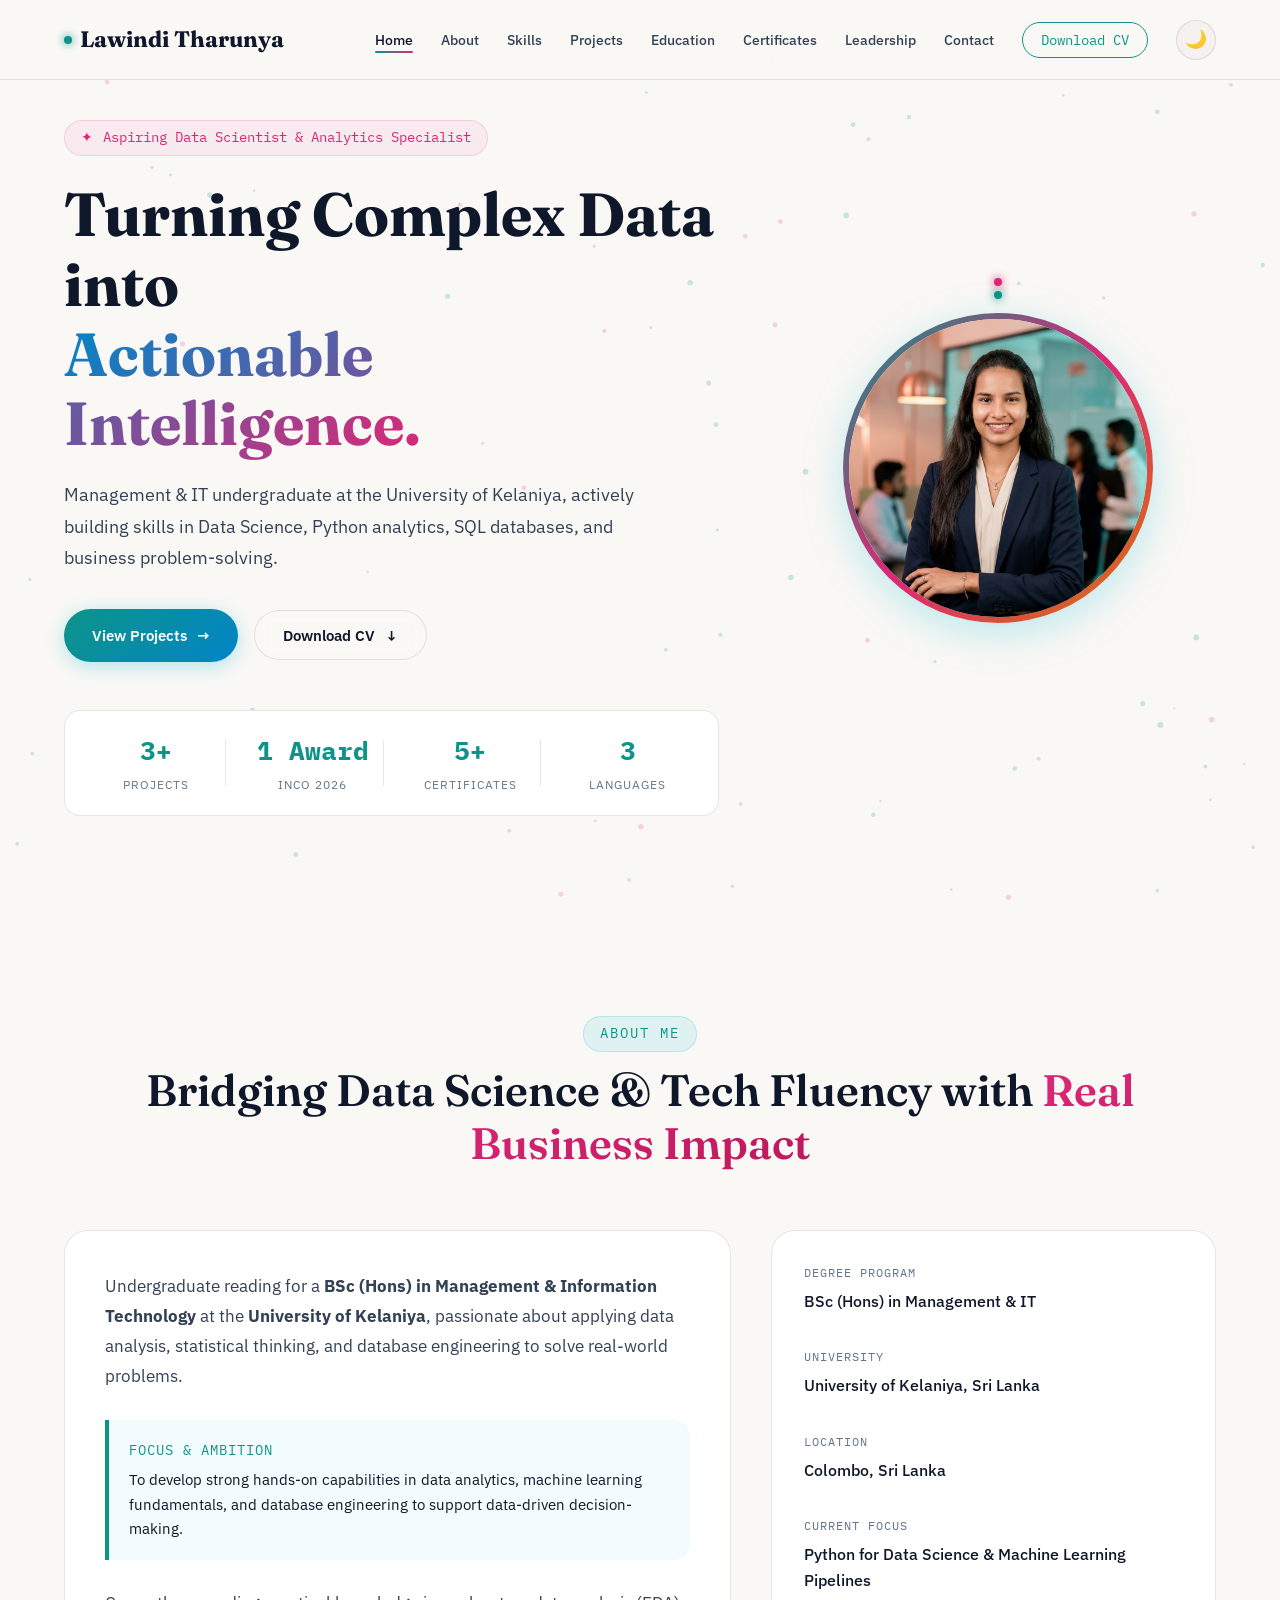
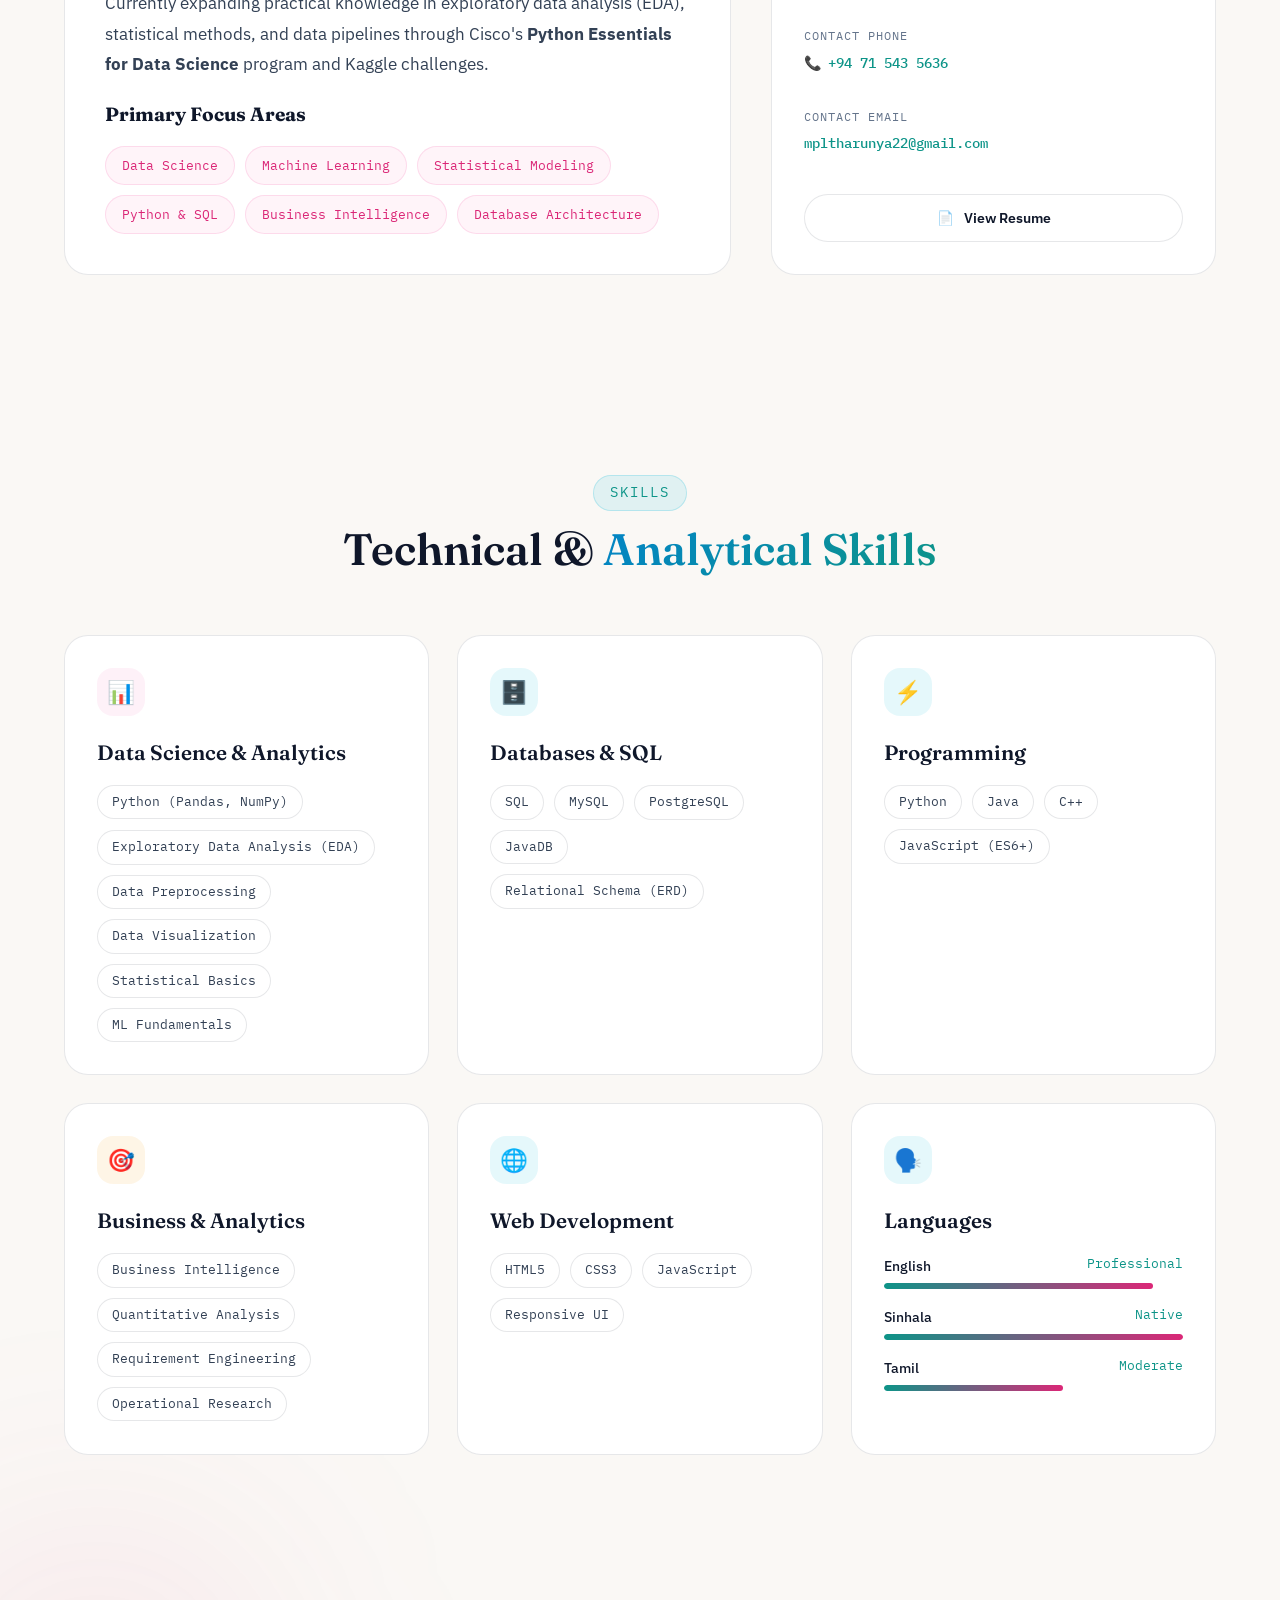
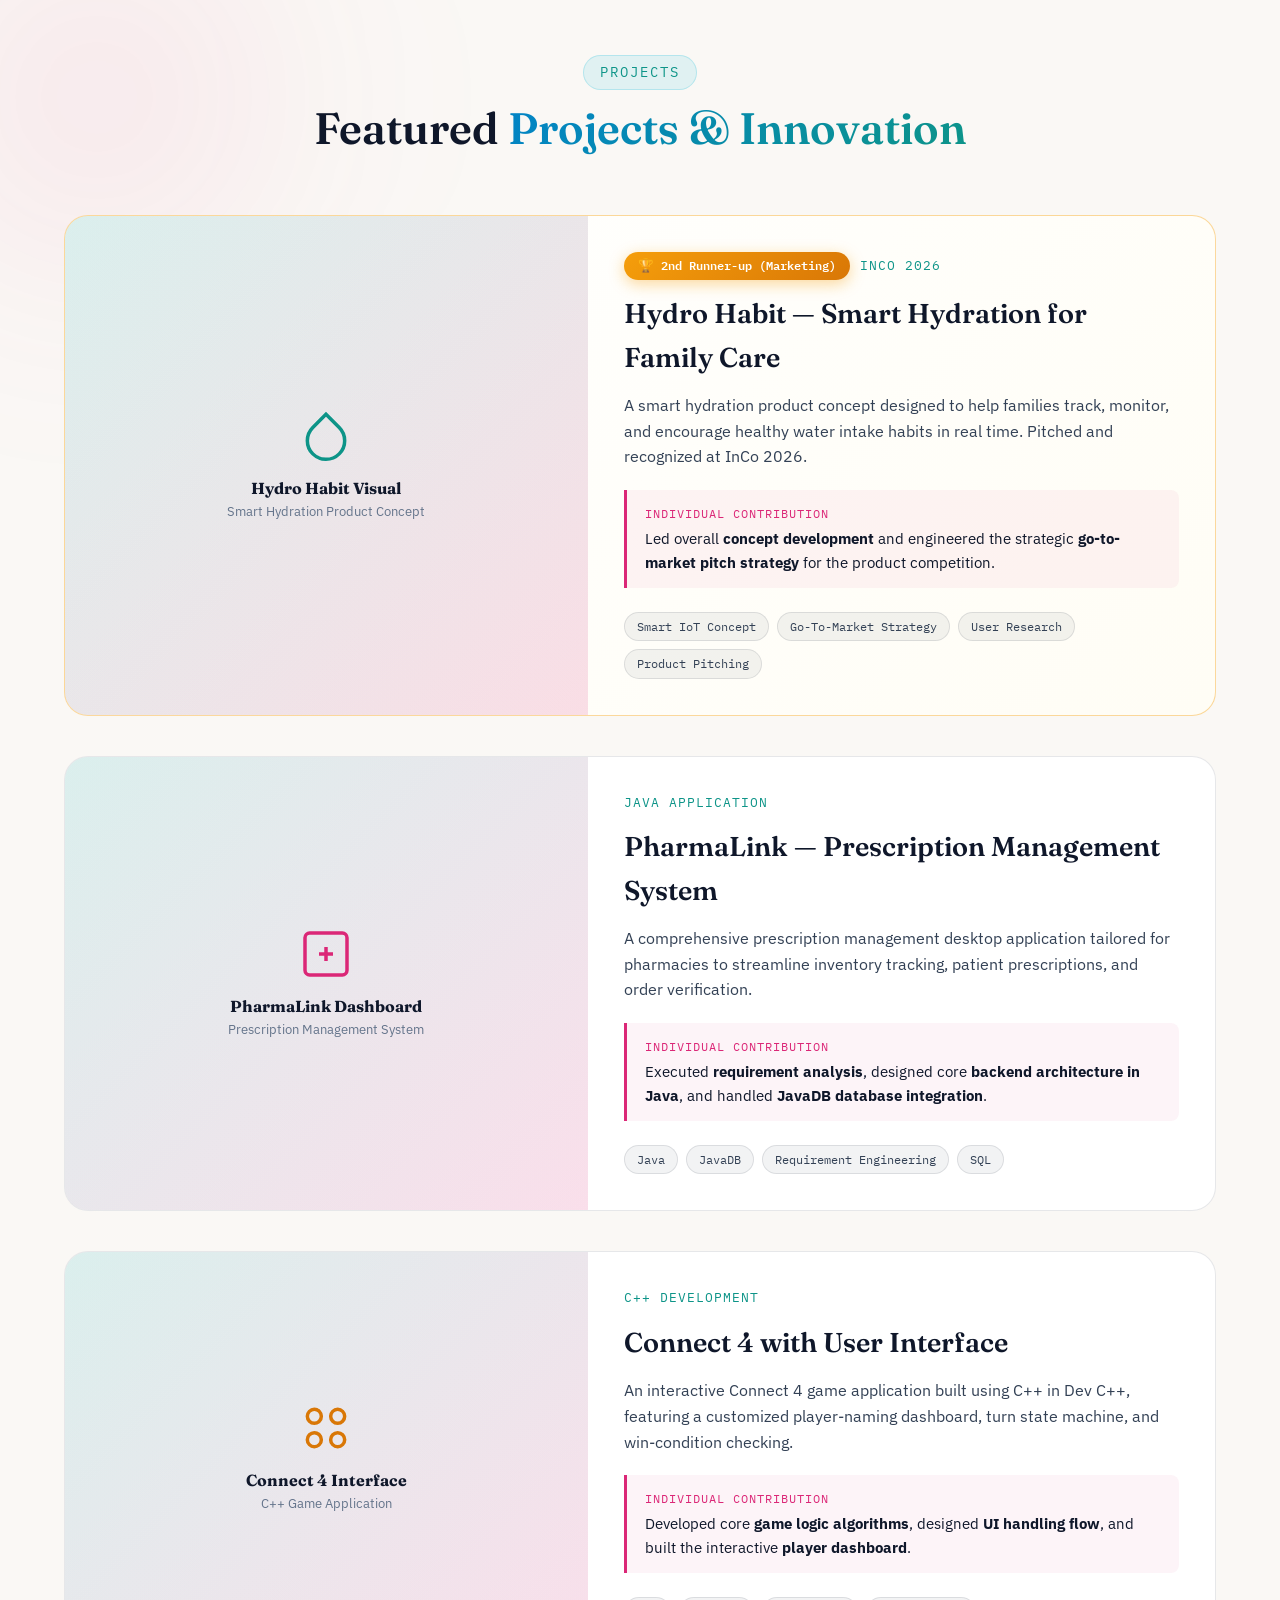
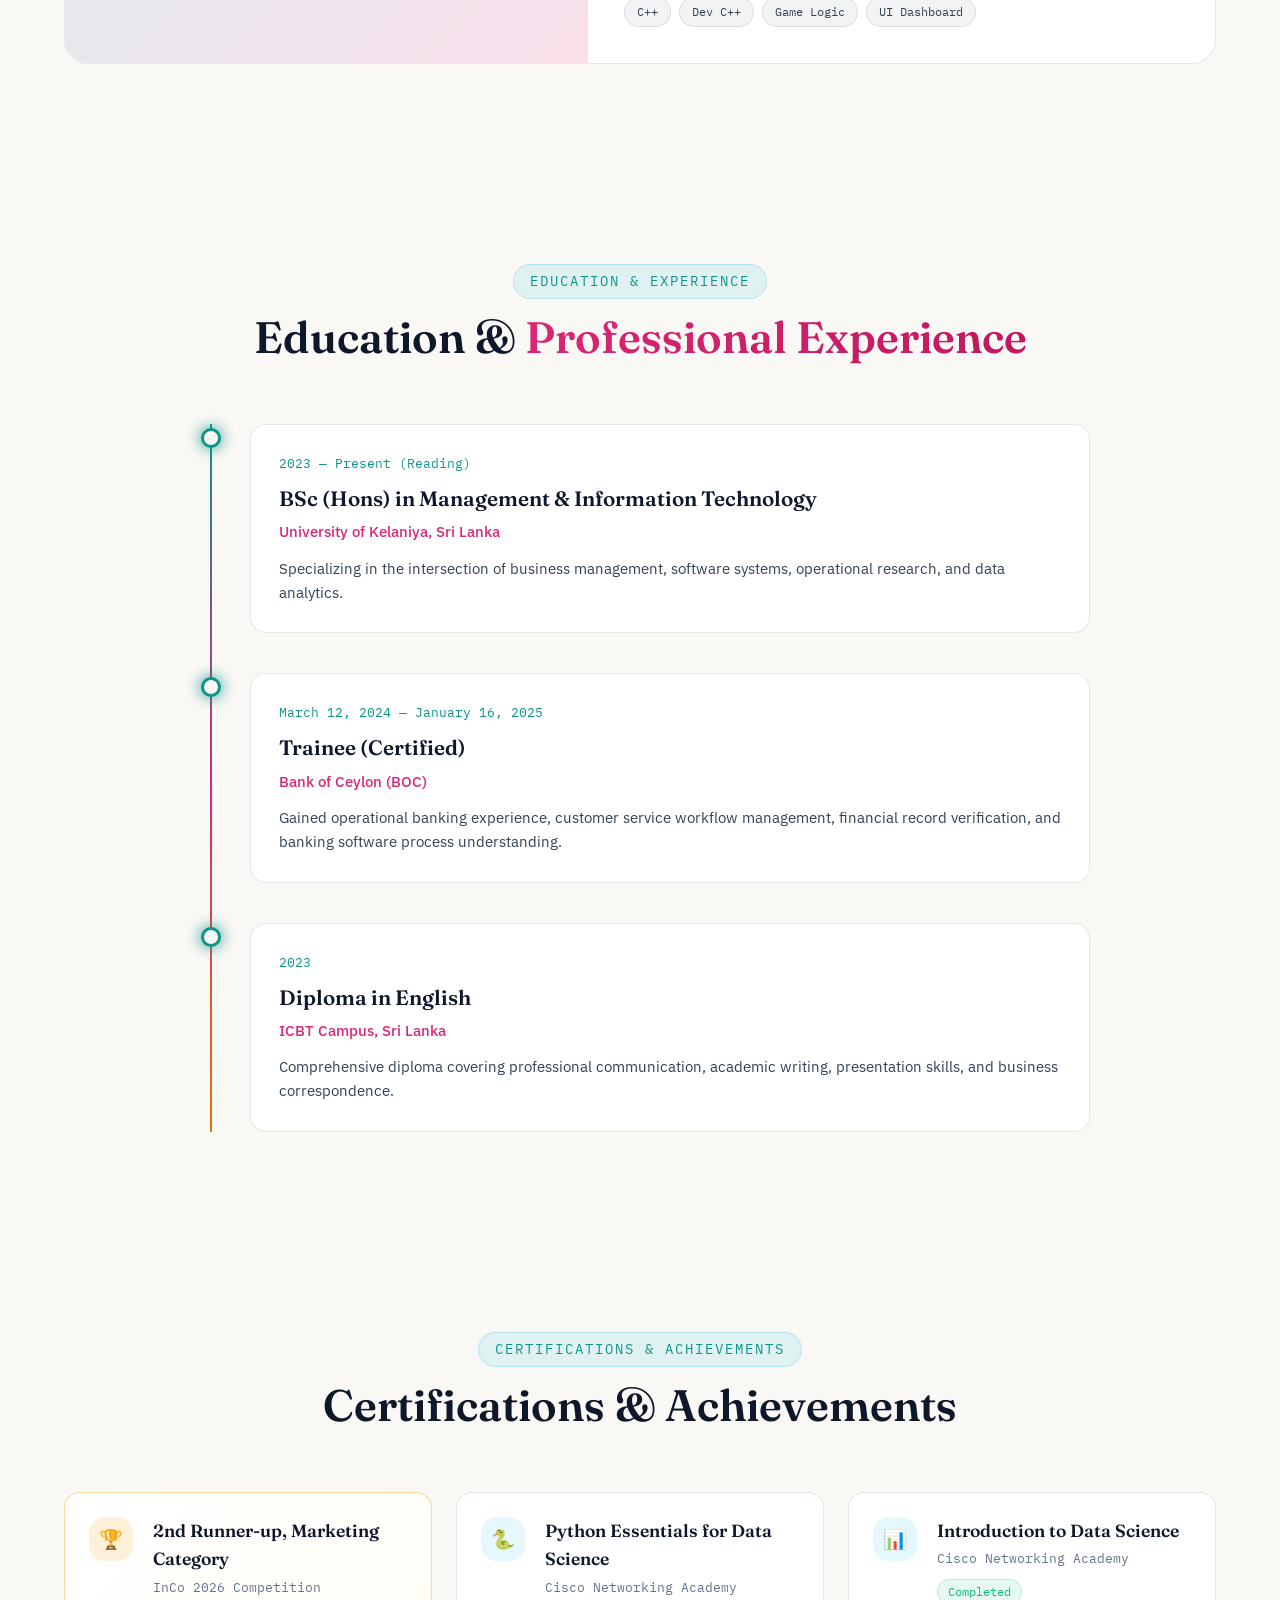
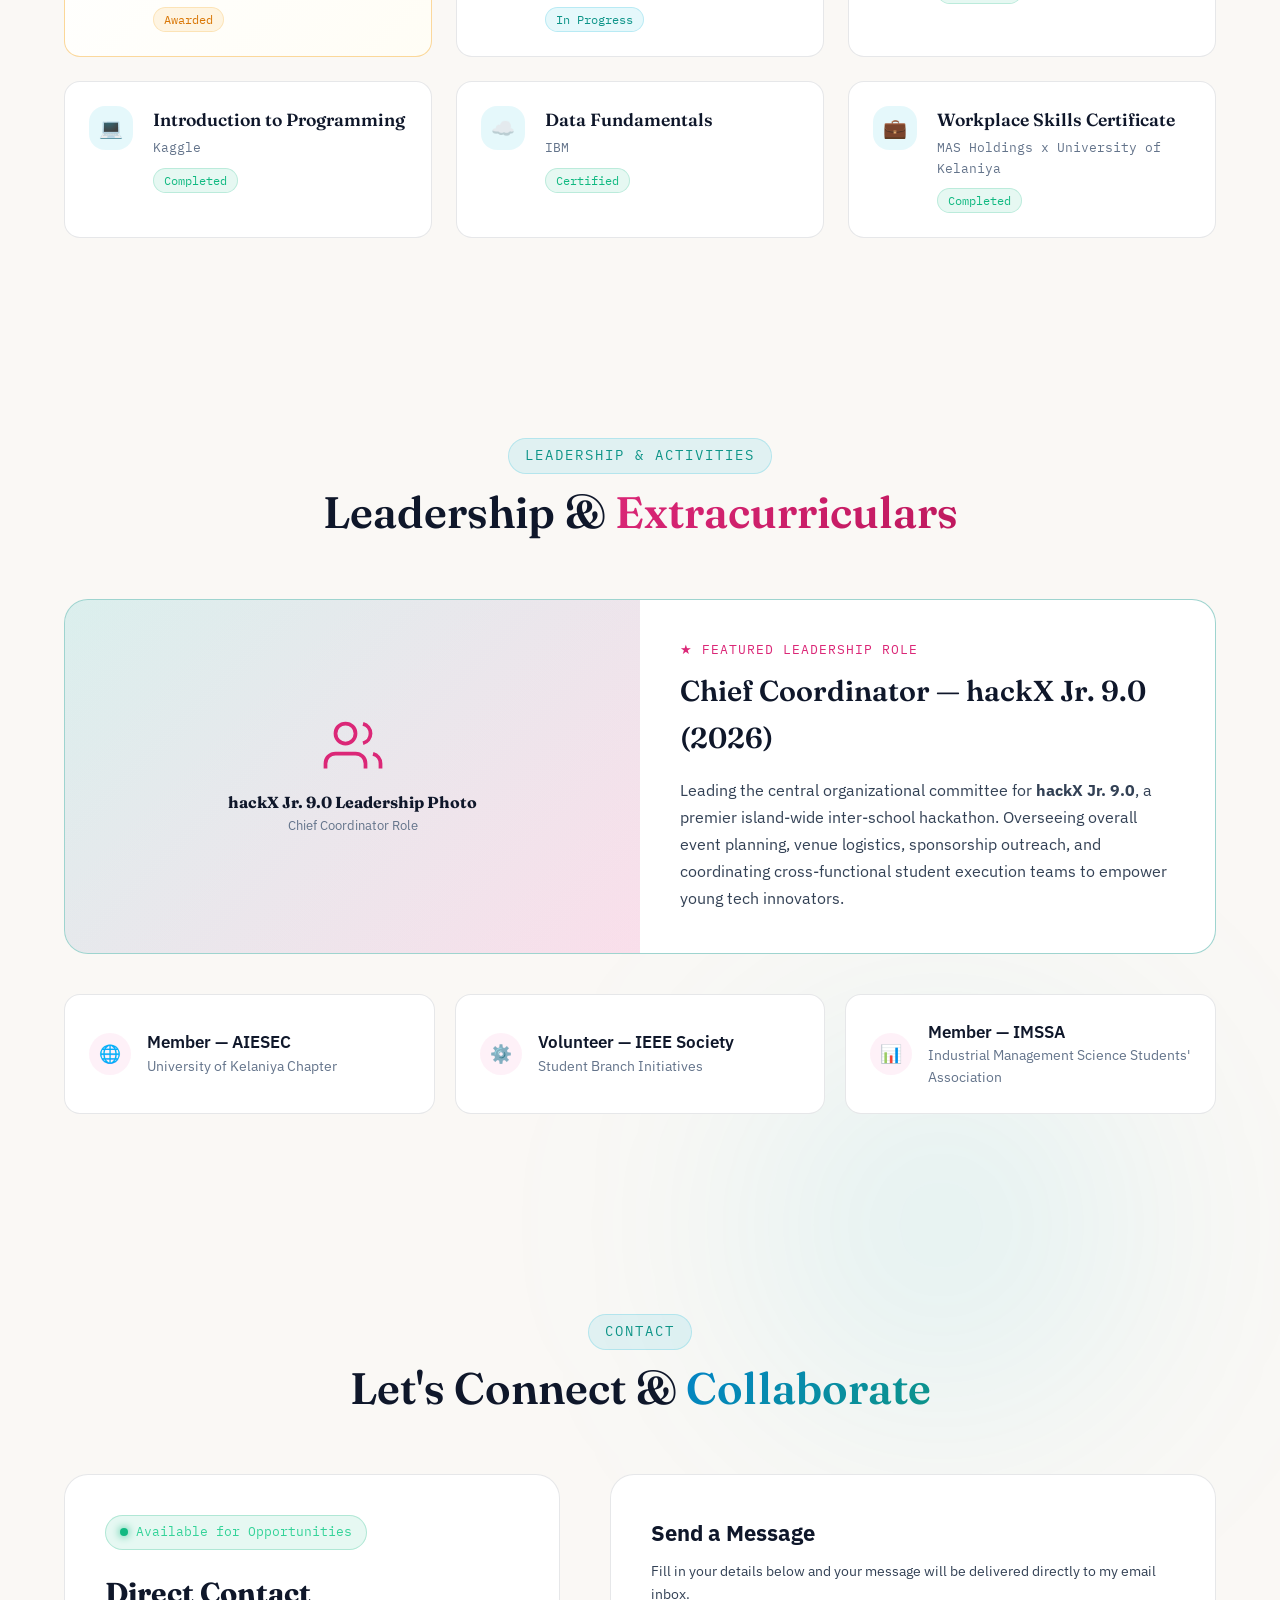
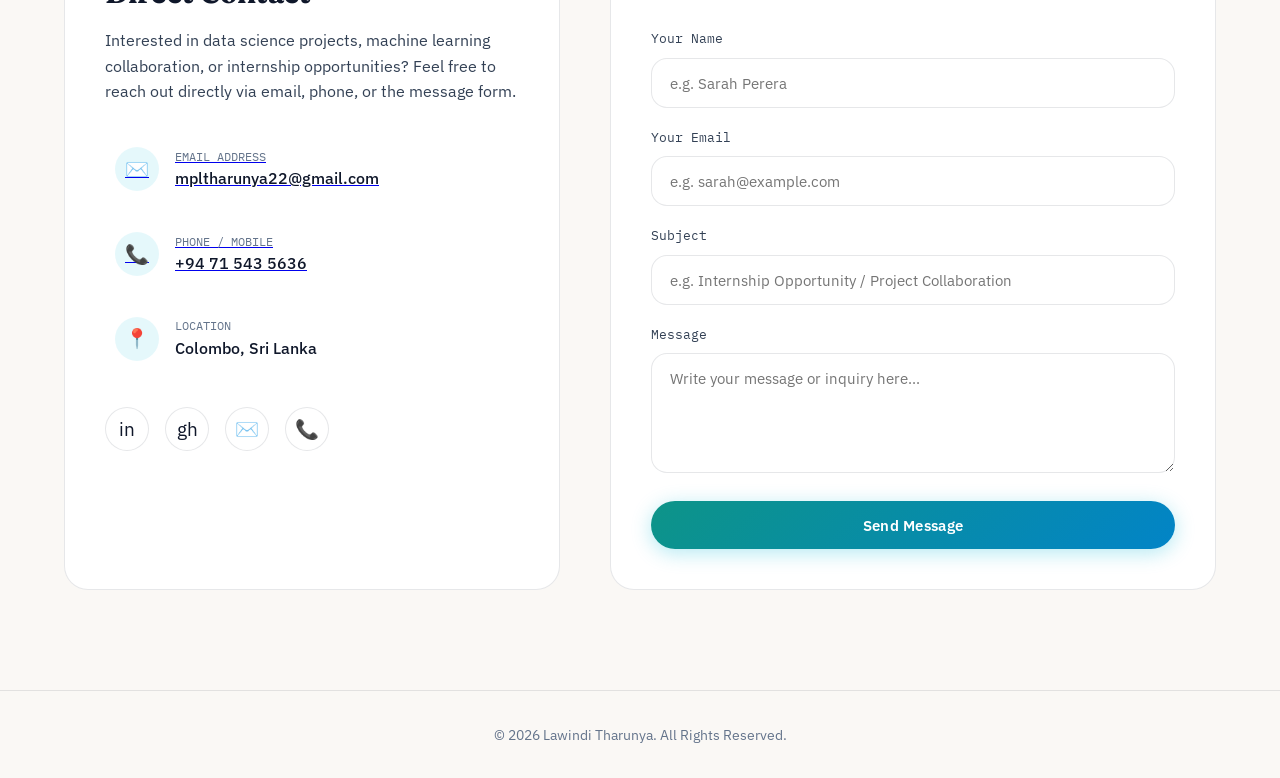
==== commit 3978bdd7: "Configure FormSubmit standard POST with AJAX fallback for reliable cross-origin and local delivery" ====
--- a/index.html
+++ b/index.html
@@ -742,25 +742,29 @@
             <p style="color: var(--text-secondary); font-size: 0.9rem; margin-bottom: 24px;">
               Fill in your details below and your message will be delivered directly to my email inbox.
             </p>
-            <form id="contactForm">
+            <form id="contactForm" action="https://formsubmit.co/mpltharunya22@gmail.com" method="POST">
+              <input type="hidden" name="_captcha" value="false">
+              <input type="hidden" name="_template" value="table">
+              <input type="hidden" name="_next" value="https://lavinditharunya.github.io/my-portfolio/#contact">
+
               <div class="form-group">
                 <label for="formName" class="form-label">Your Name</label>
-                <input type="text" id="formName" class="form-input" placeholder="e.g. Sarah Perera" required>
+                <input type="text" id="formName" name="name" class="form-input" placeholder="e.g. Sarah Perera" required>
               </div>
 
               <div class="form-group">
                 <label for="formEmail" class="form-label">Your Email</label>
-                <input type="email" id="formEmail" class="form-input" placeholder="e.g. sarah@example.com" required>
+                <input type="email" id="formEmail" name="email" class="form-input" placeholder="e.g. sarah@example.com" required>
               </div>
 
               <div class="form-group">
                 <label for="formSubject" class="form-label">Subject</label>
-                <input type="text" id="formSubject" class="form-input" placeholder="e.g. Internship Opportunity / Project Collaboration">
+                <input type="text" id="formSubject" name="_subject" class="form-input" placeholder="e.g. Internship Opportunity / Project Collaboration">
               </div>
 
               <div class="form-group">
                 <label for="formMessage" class="form-label">Message</label>
-                <textarea id="formMessage" class="form-textarea" placeholder="Write your message or inquiry here..." rows="4" required></textarea>
+                <textarea id="formMessage" name="message" class="form-textarea" placeholder="Write your message or inquiry here..." rows="4" required></textarea>
               </div>
 
               <div class="form-actions-group">
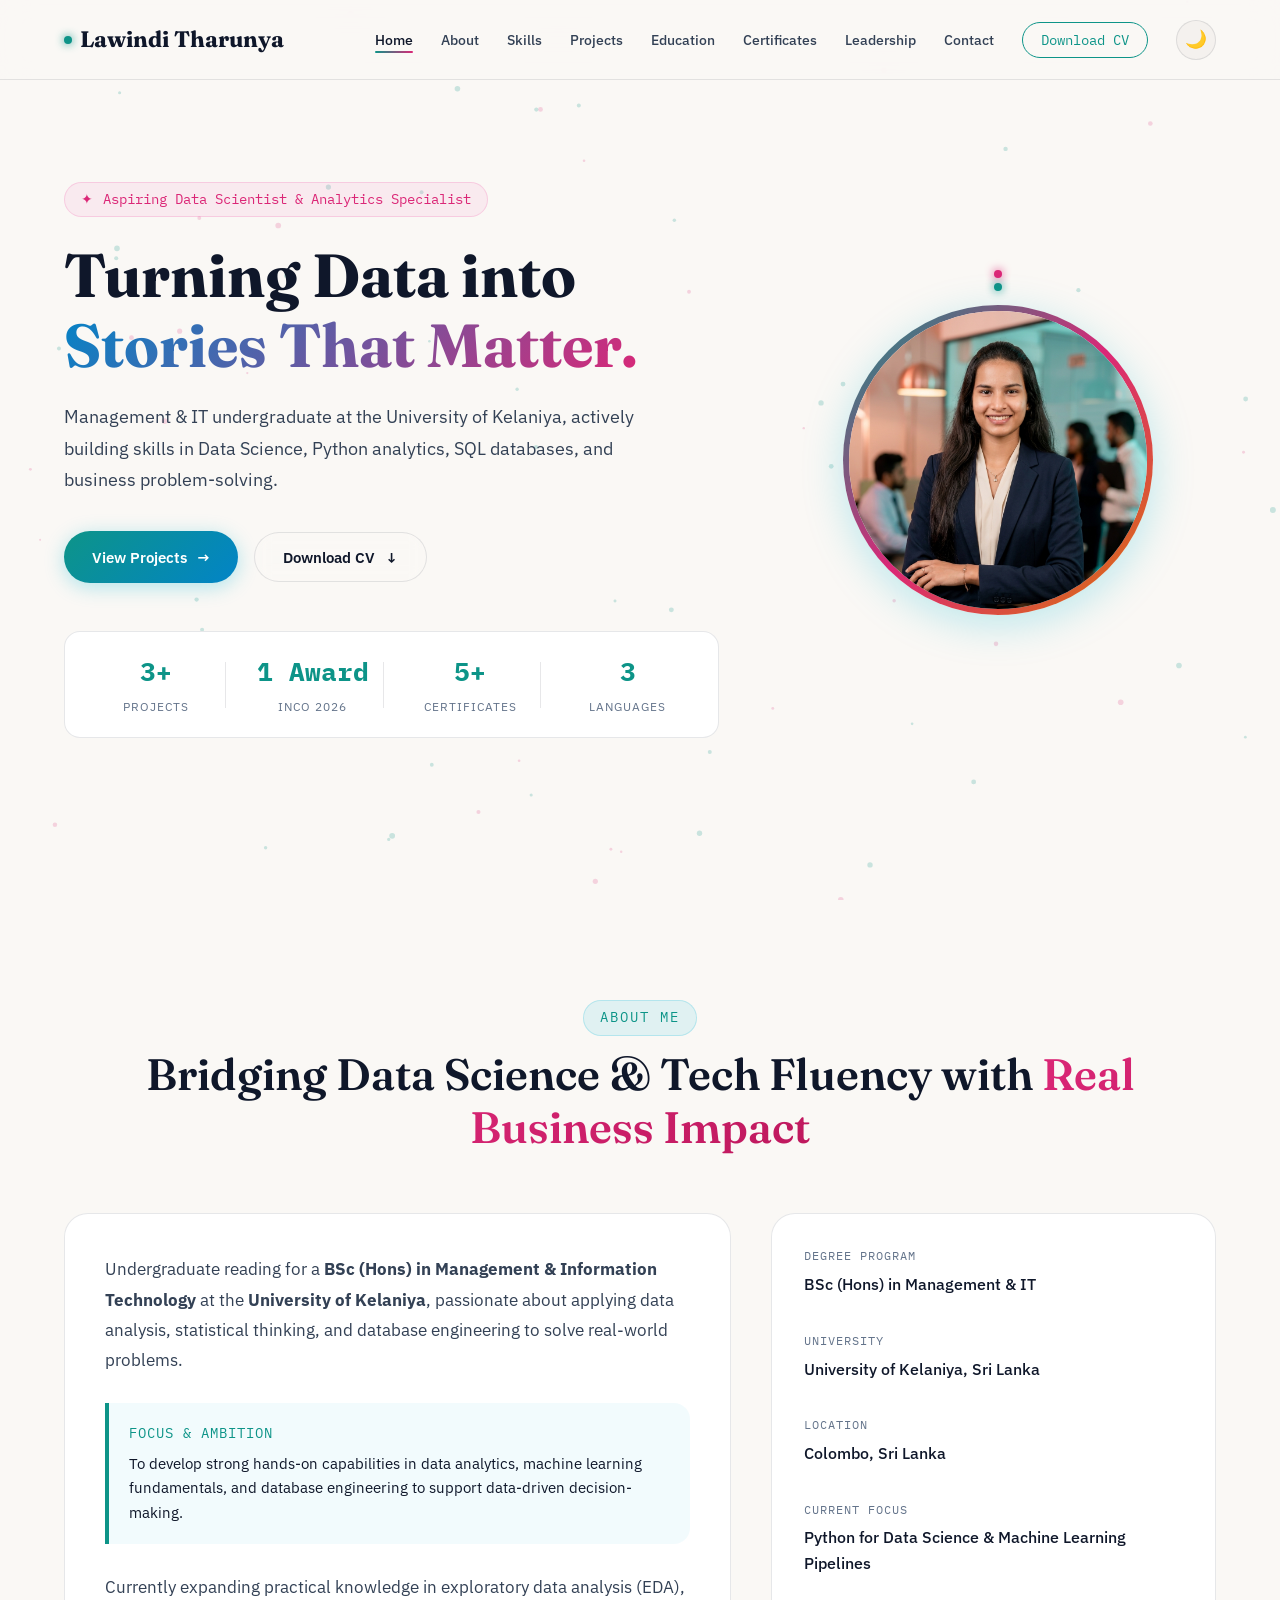
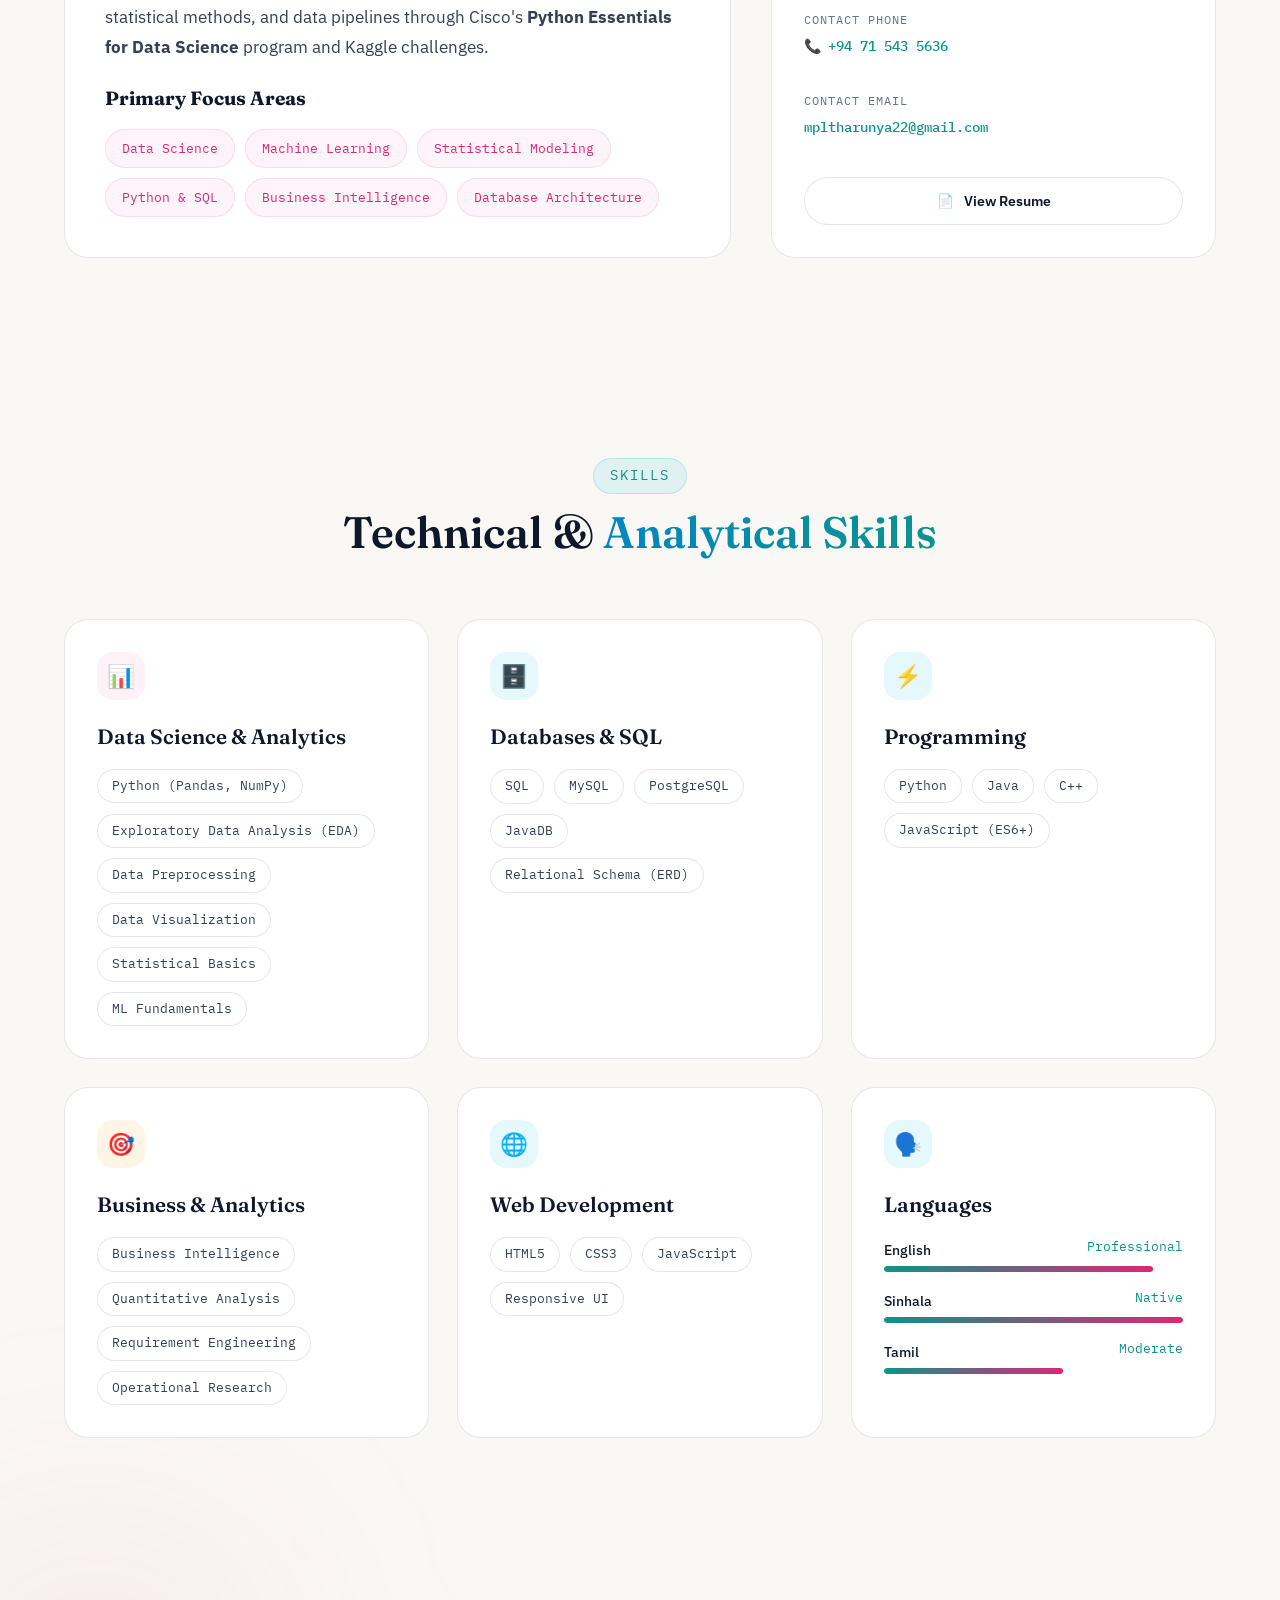
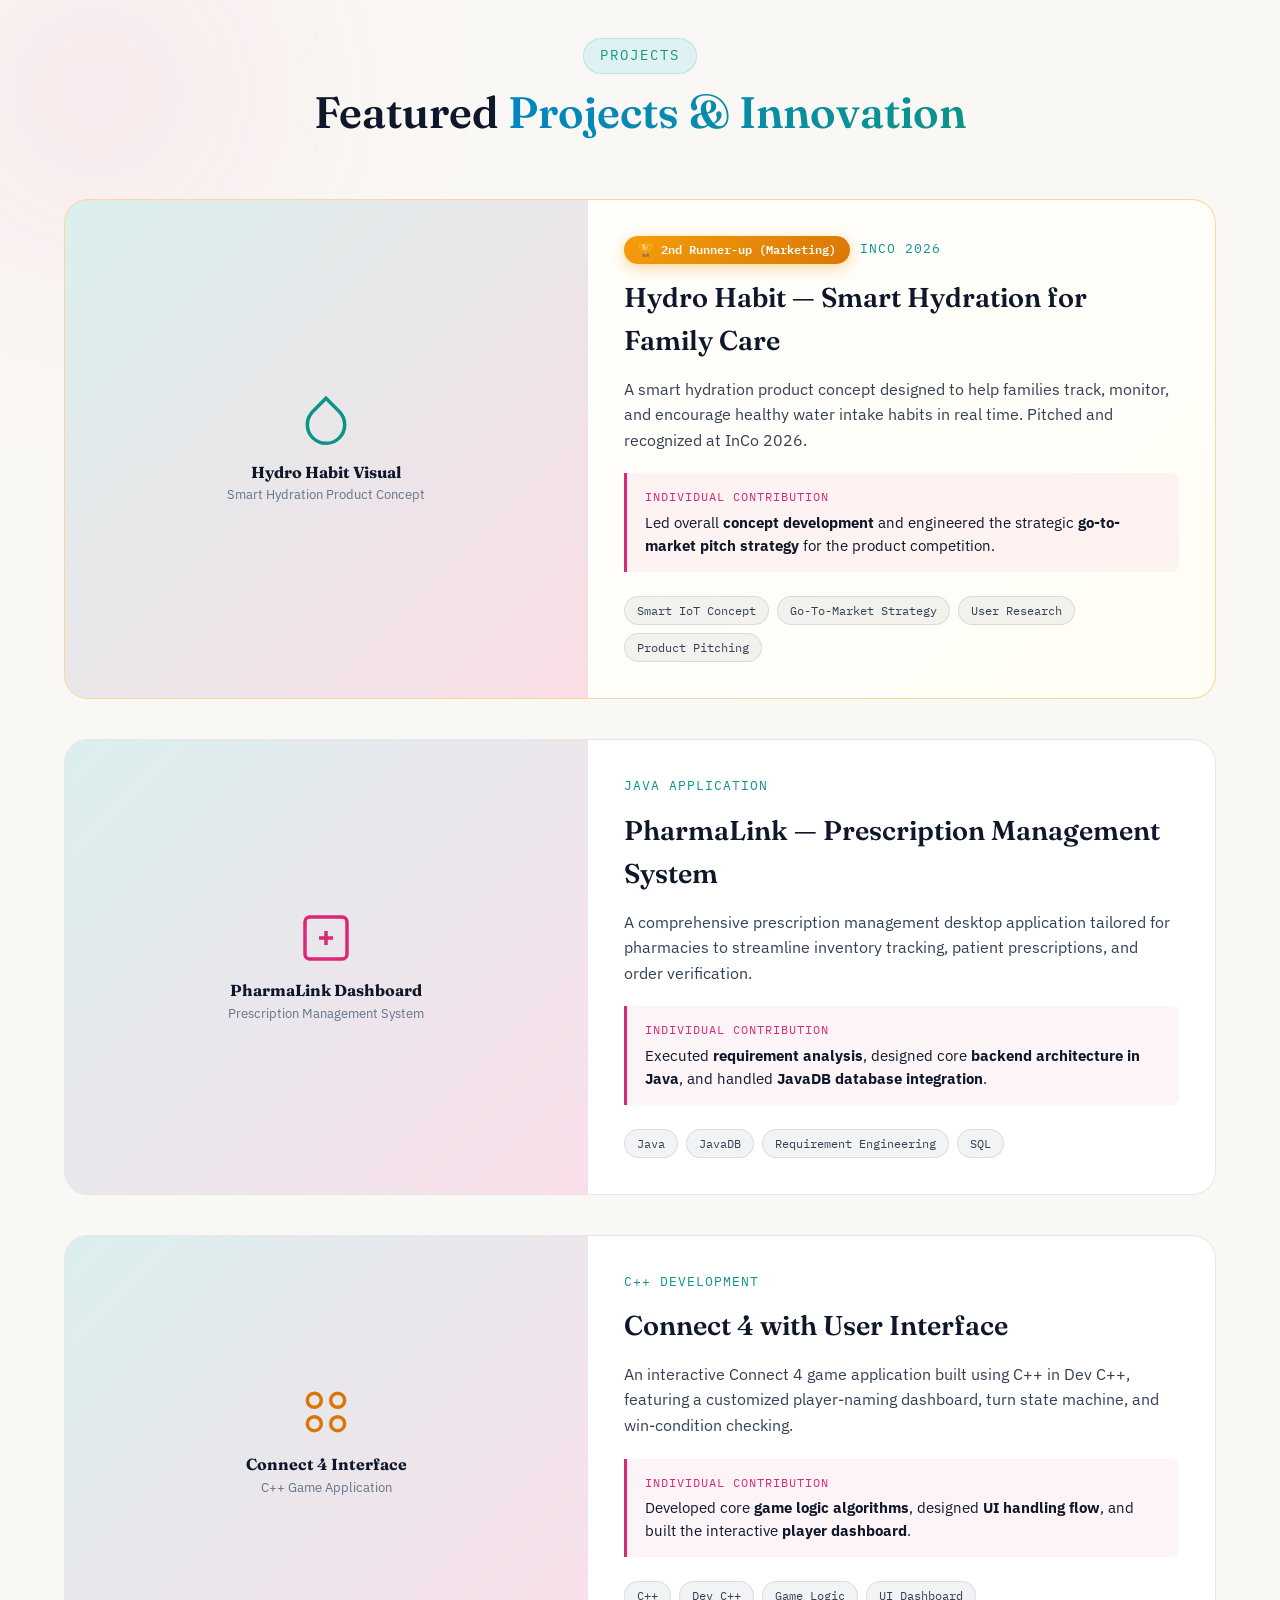
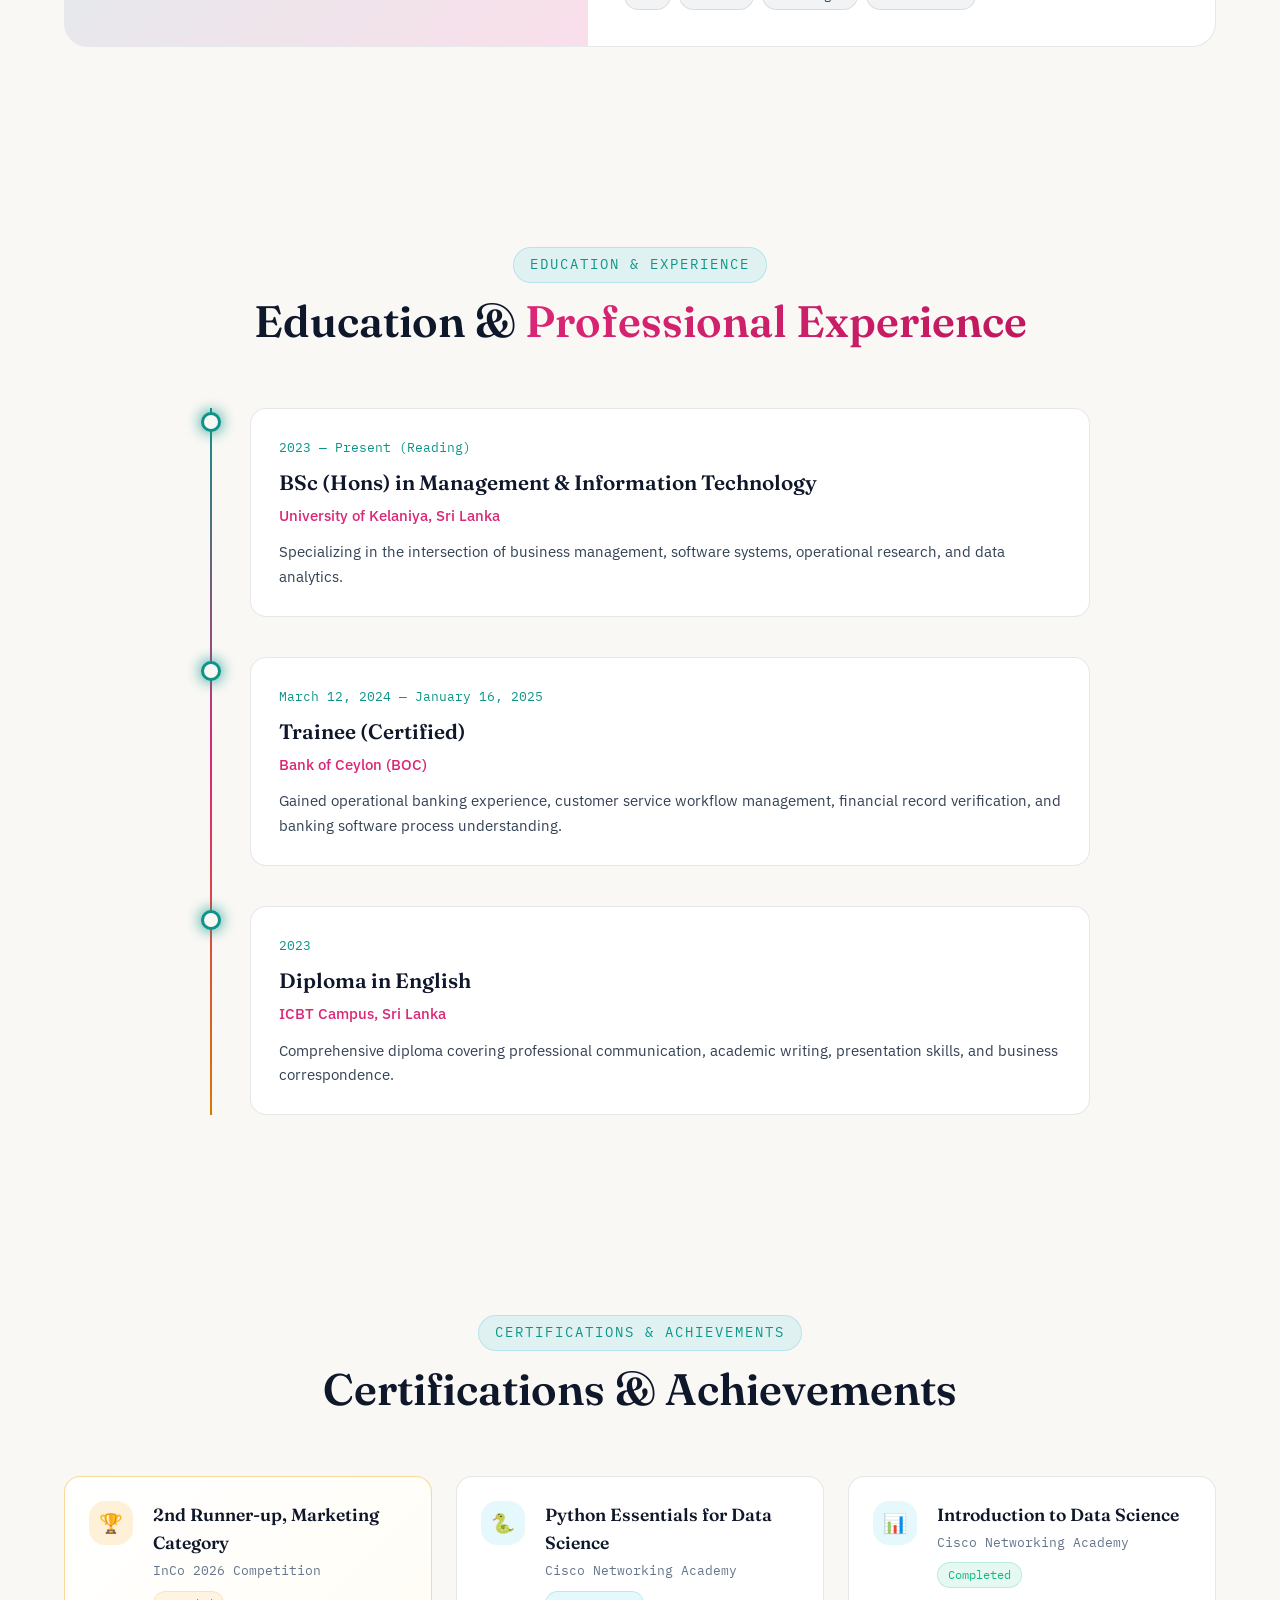
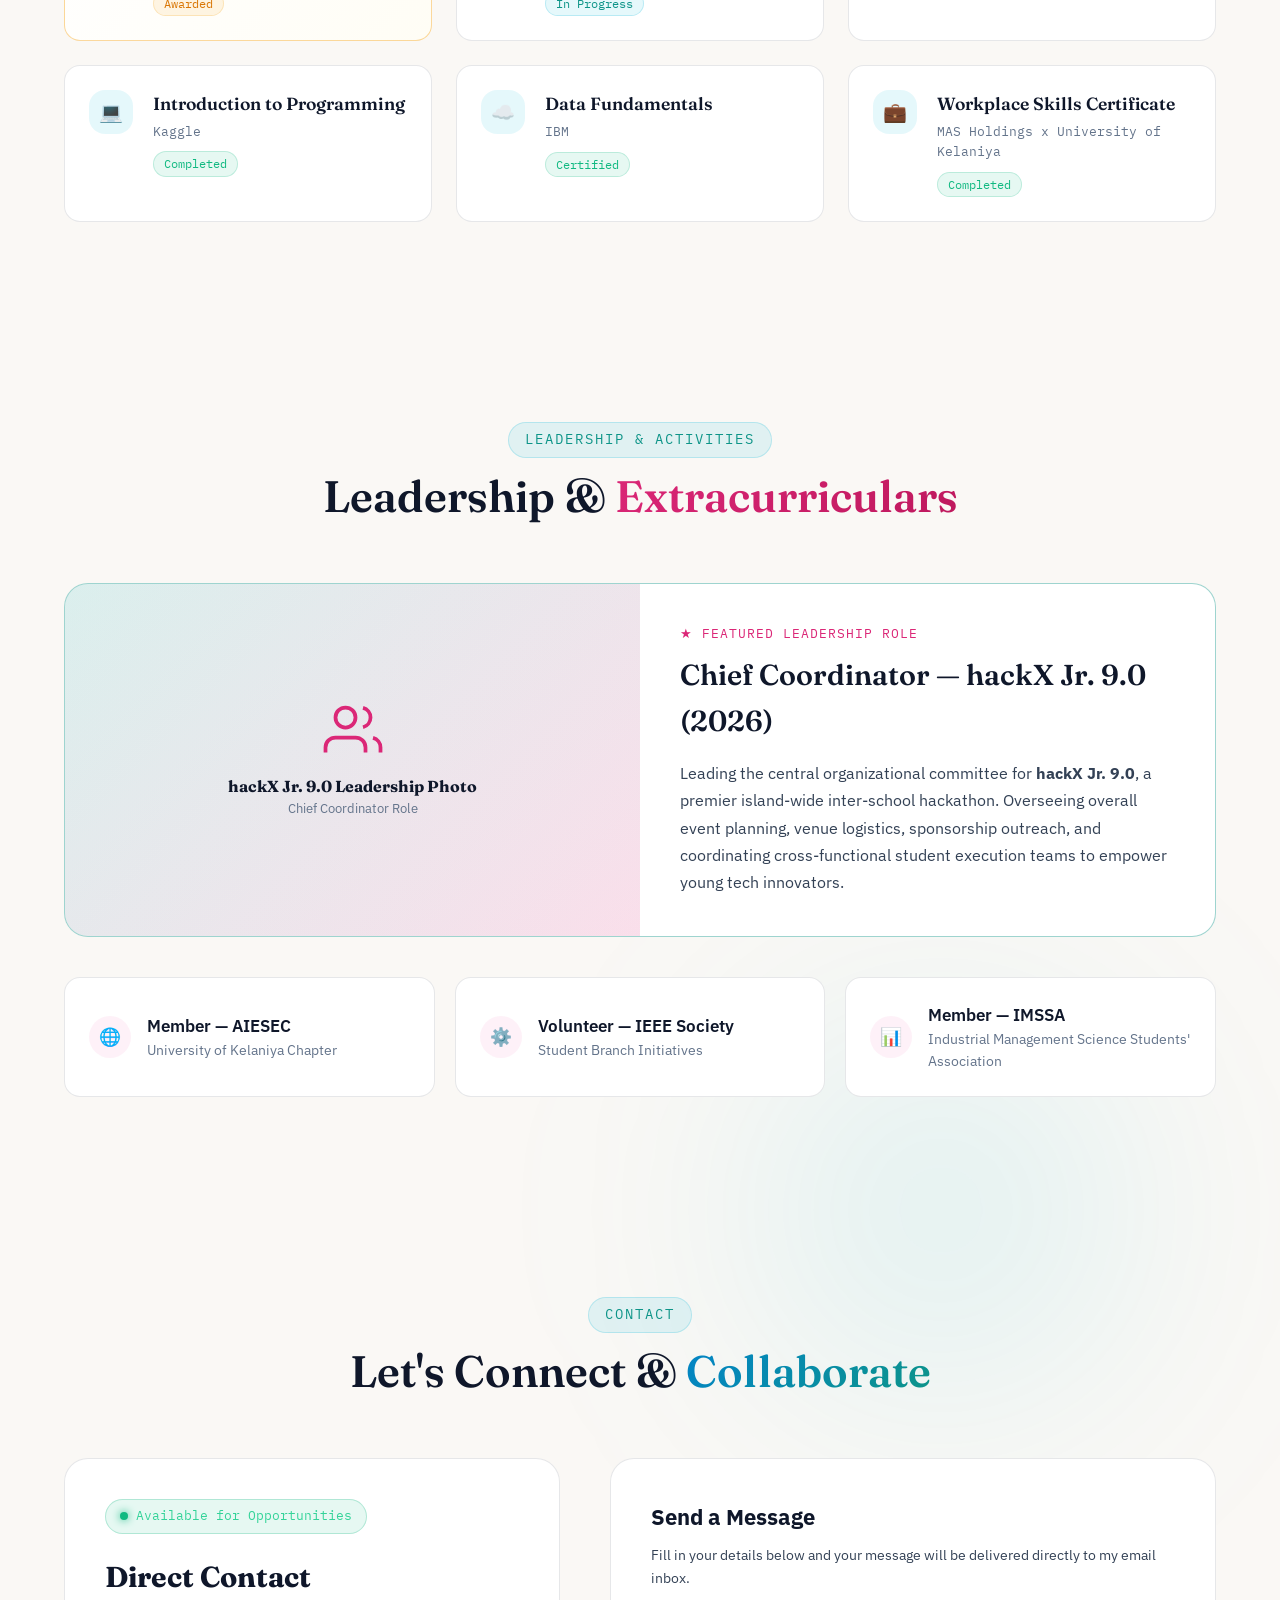
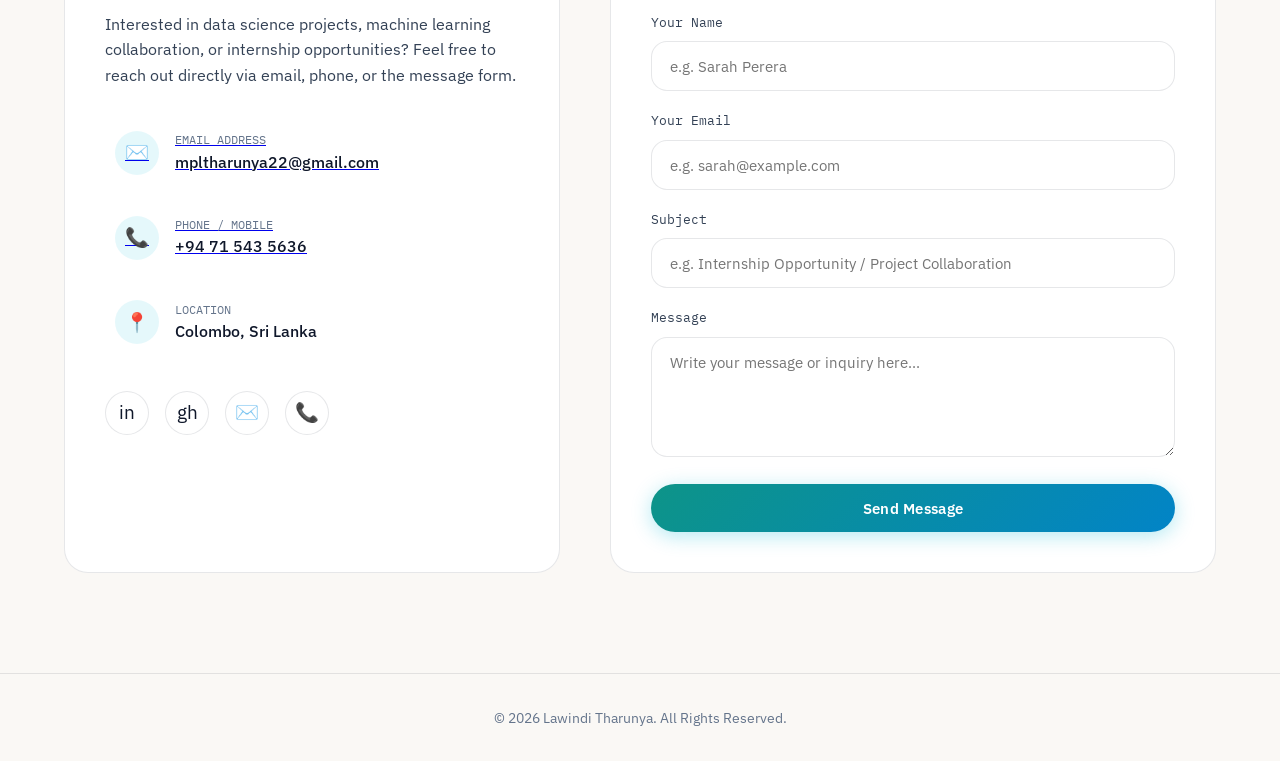
==== commit dd3d02cb: "Update hero tagline to 'Turning Data into Stories That Matter.'" ====
--- a/index.html
+++ b/index.html
@@ -70,8 +70,8 @@
             </div>
             
             <h1 class="hero-headline">
-              Turning Complex Data into <br>
-              <span class="gradient-text">Actionable Intelligence.</span>
+              Turning Data into <br>
+              <span class="gradient-text">Stories That Matter.</span>
             </h1>
 
             <p class="hero-intro">
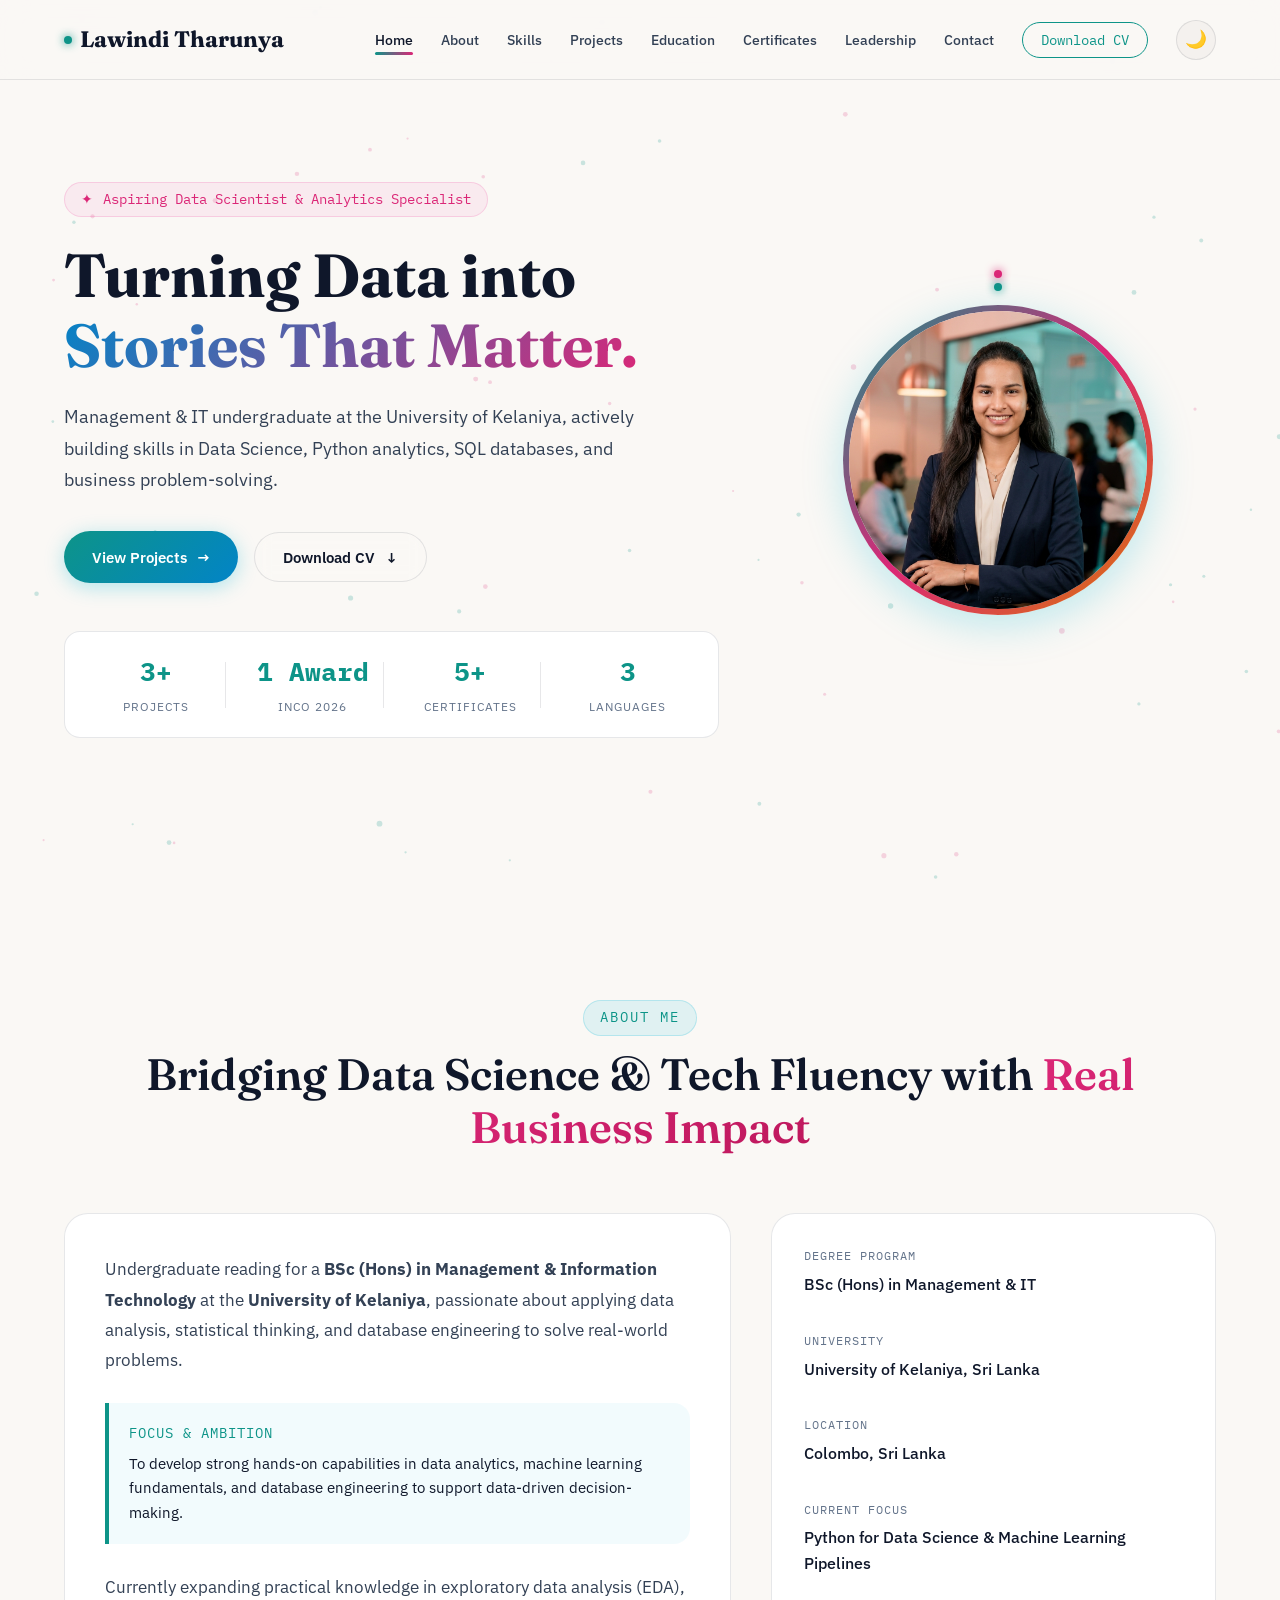
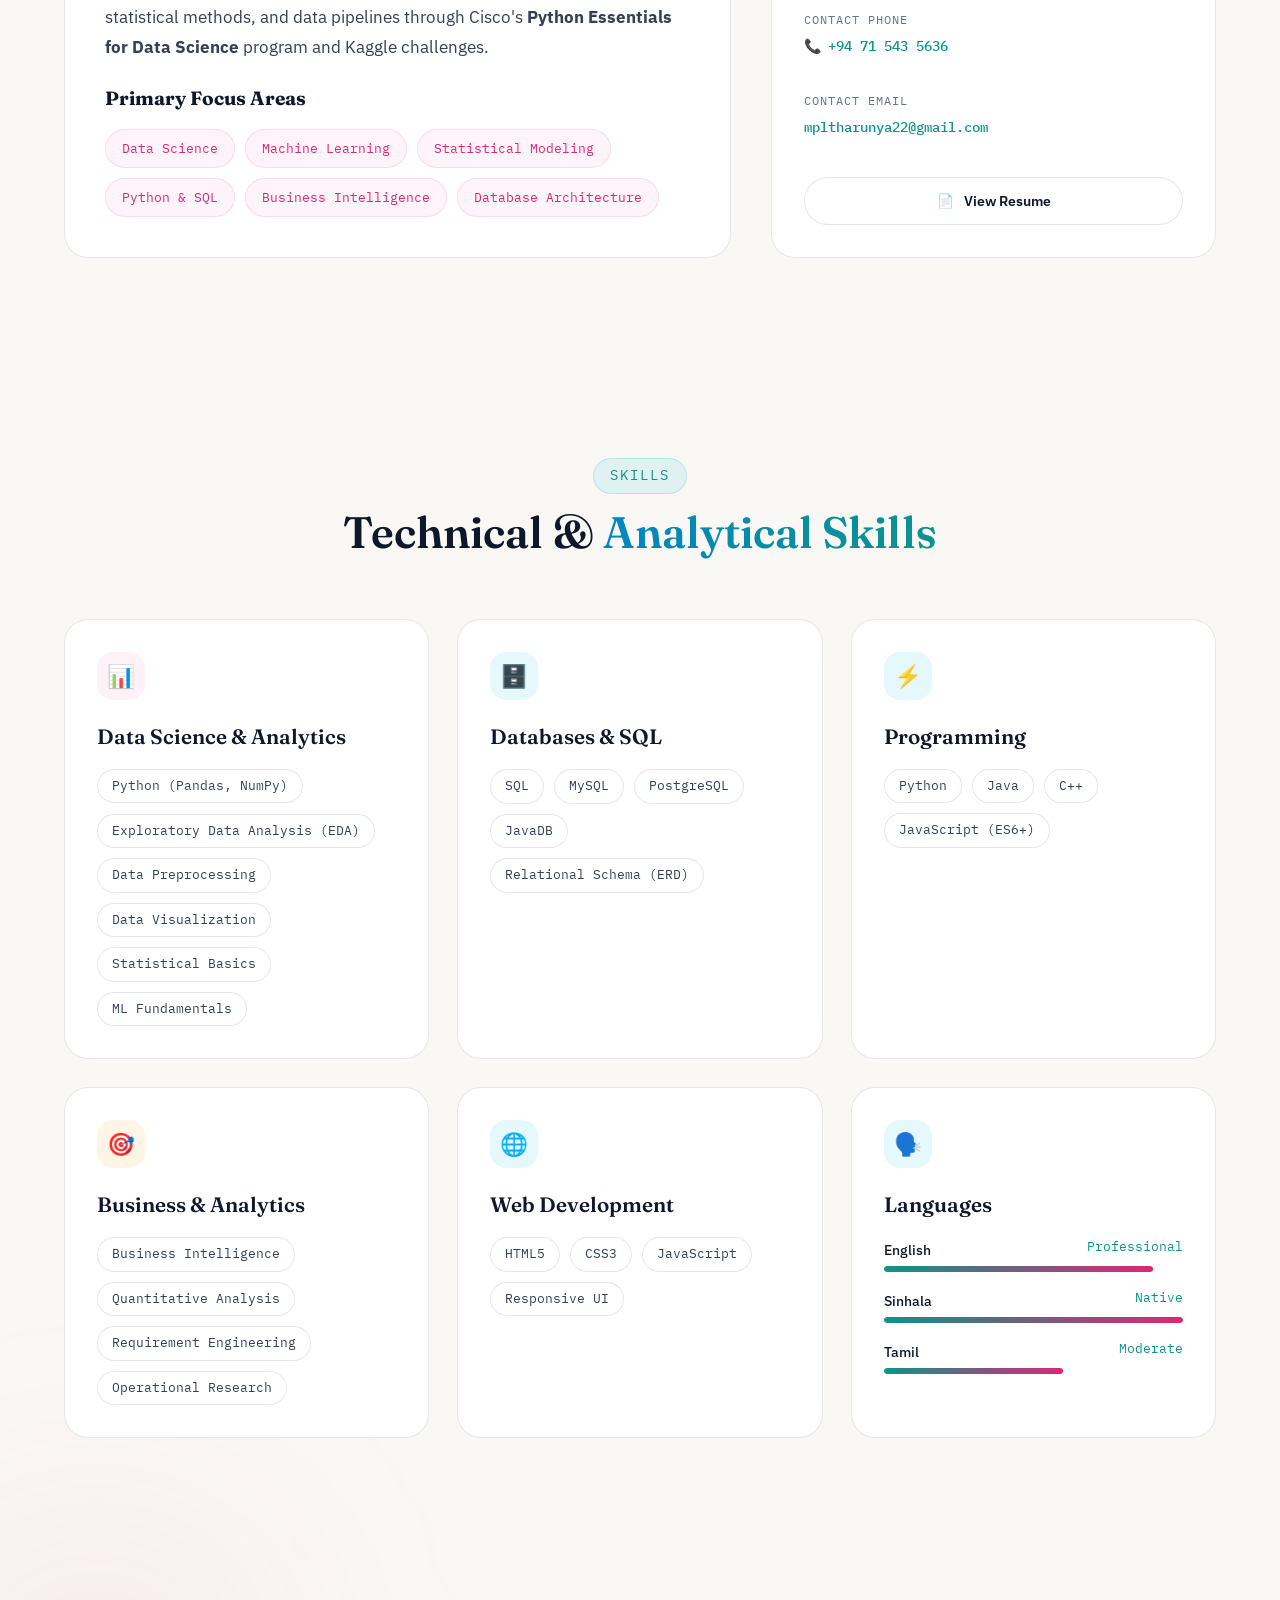
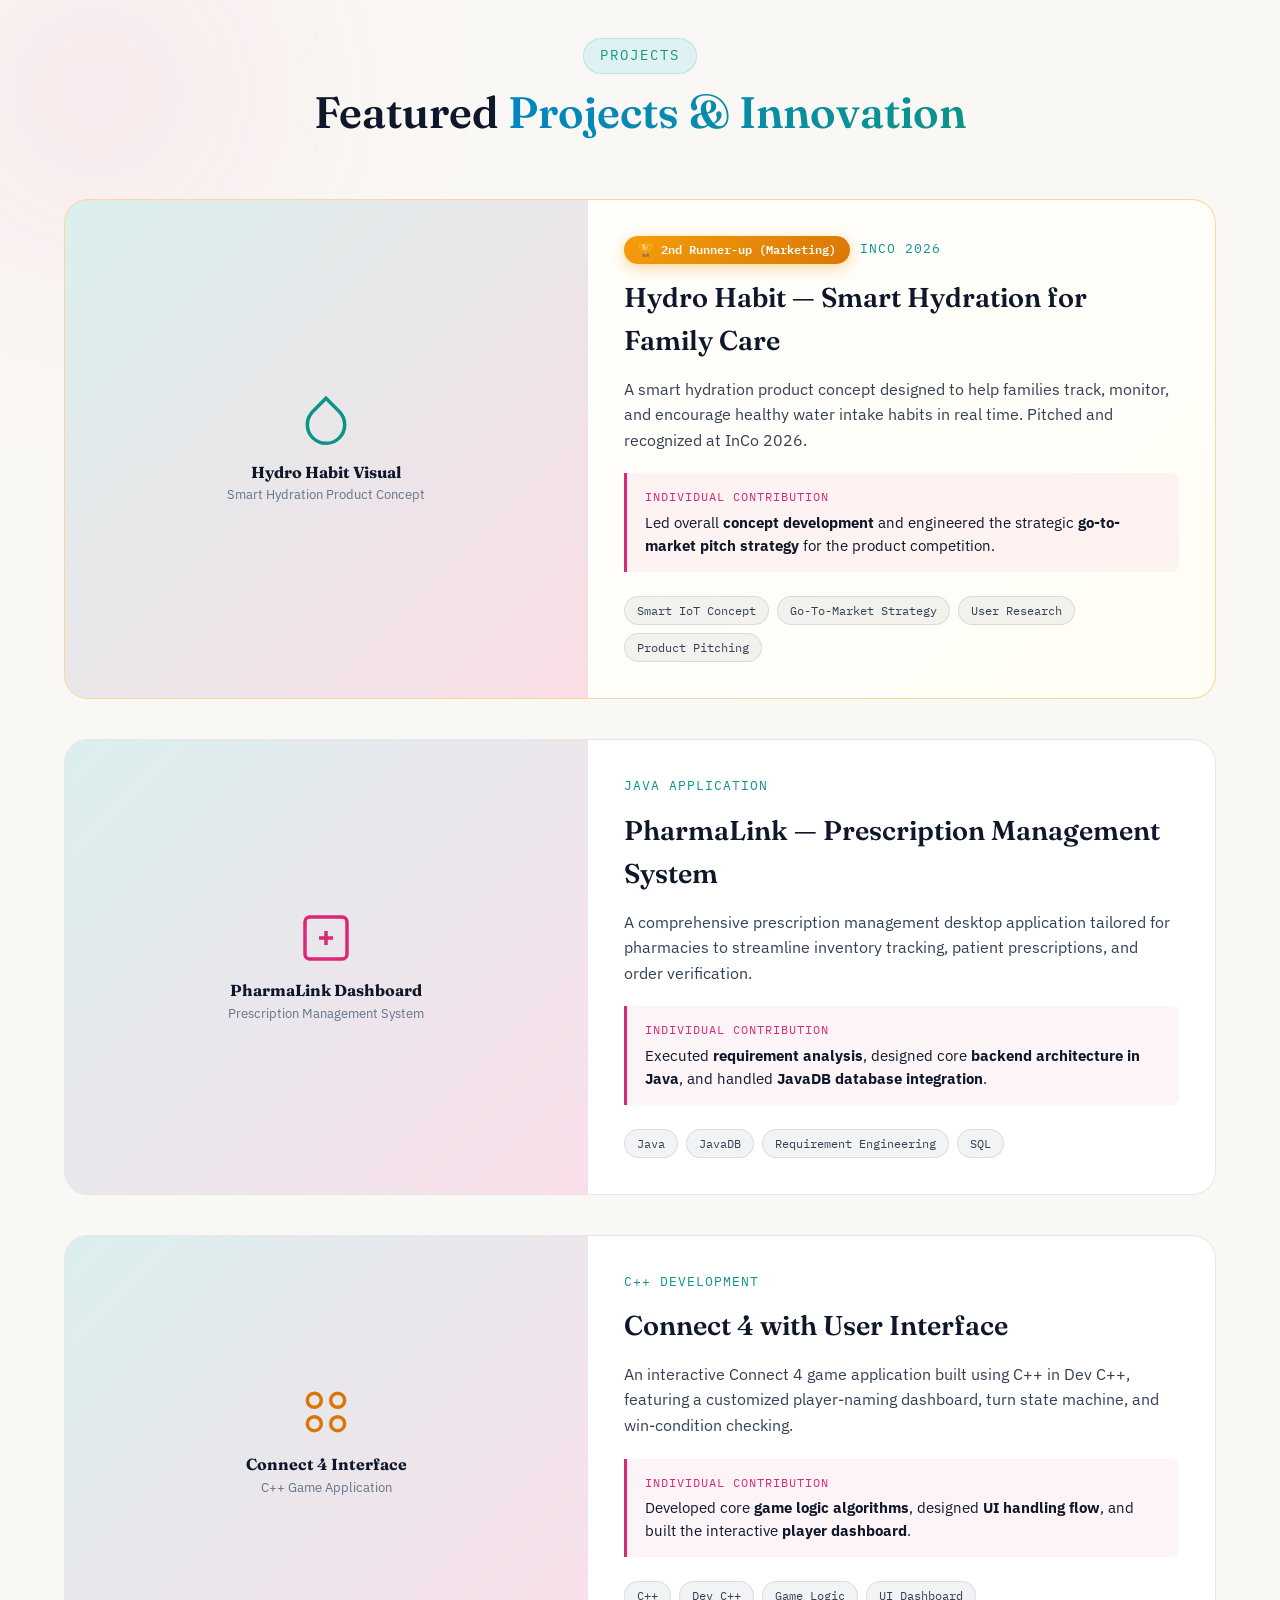
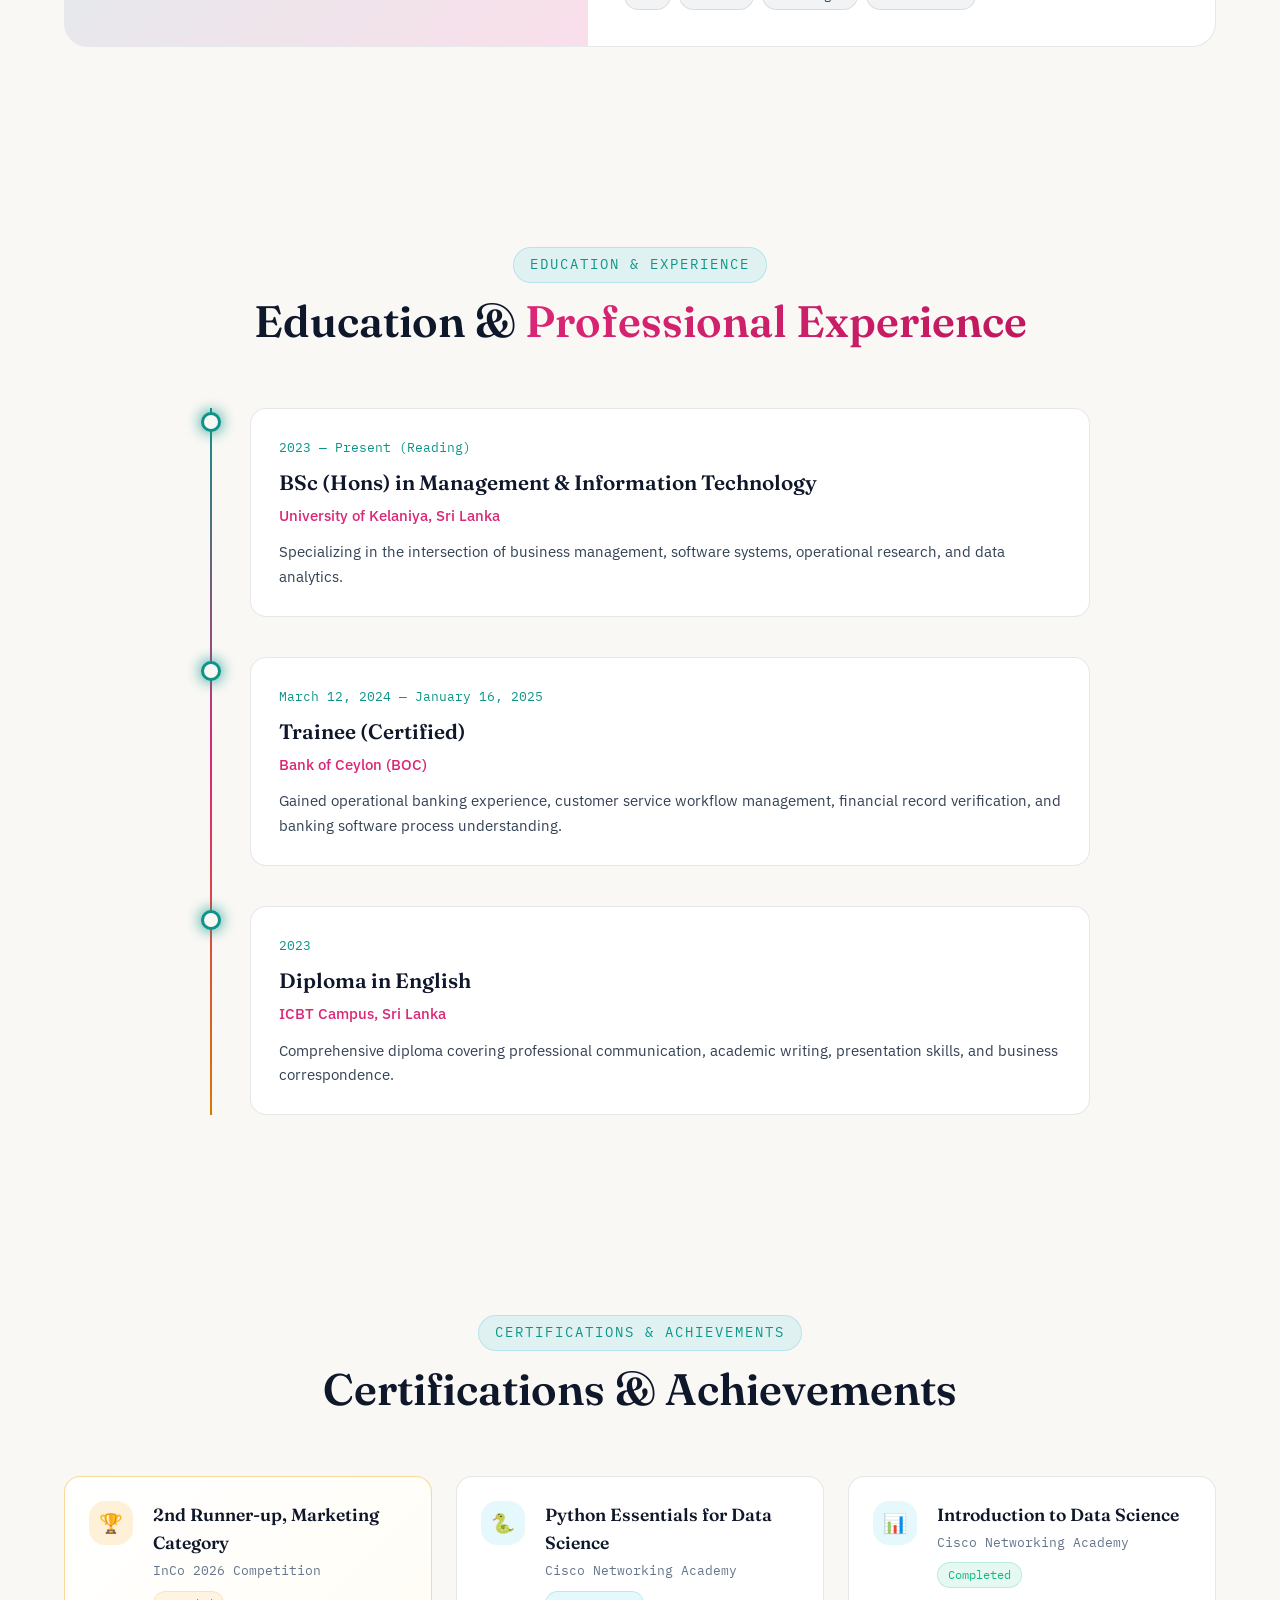
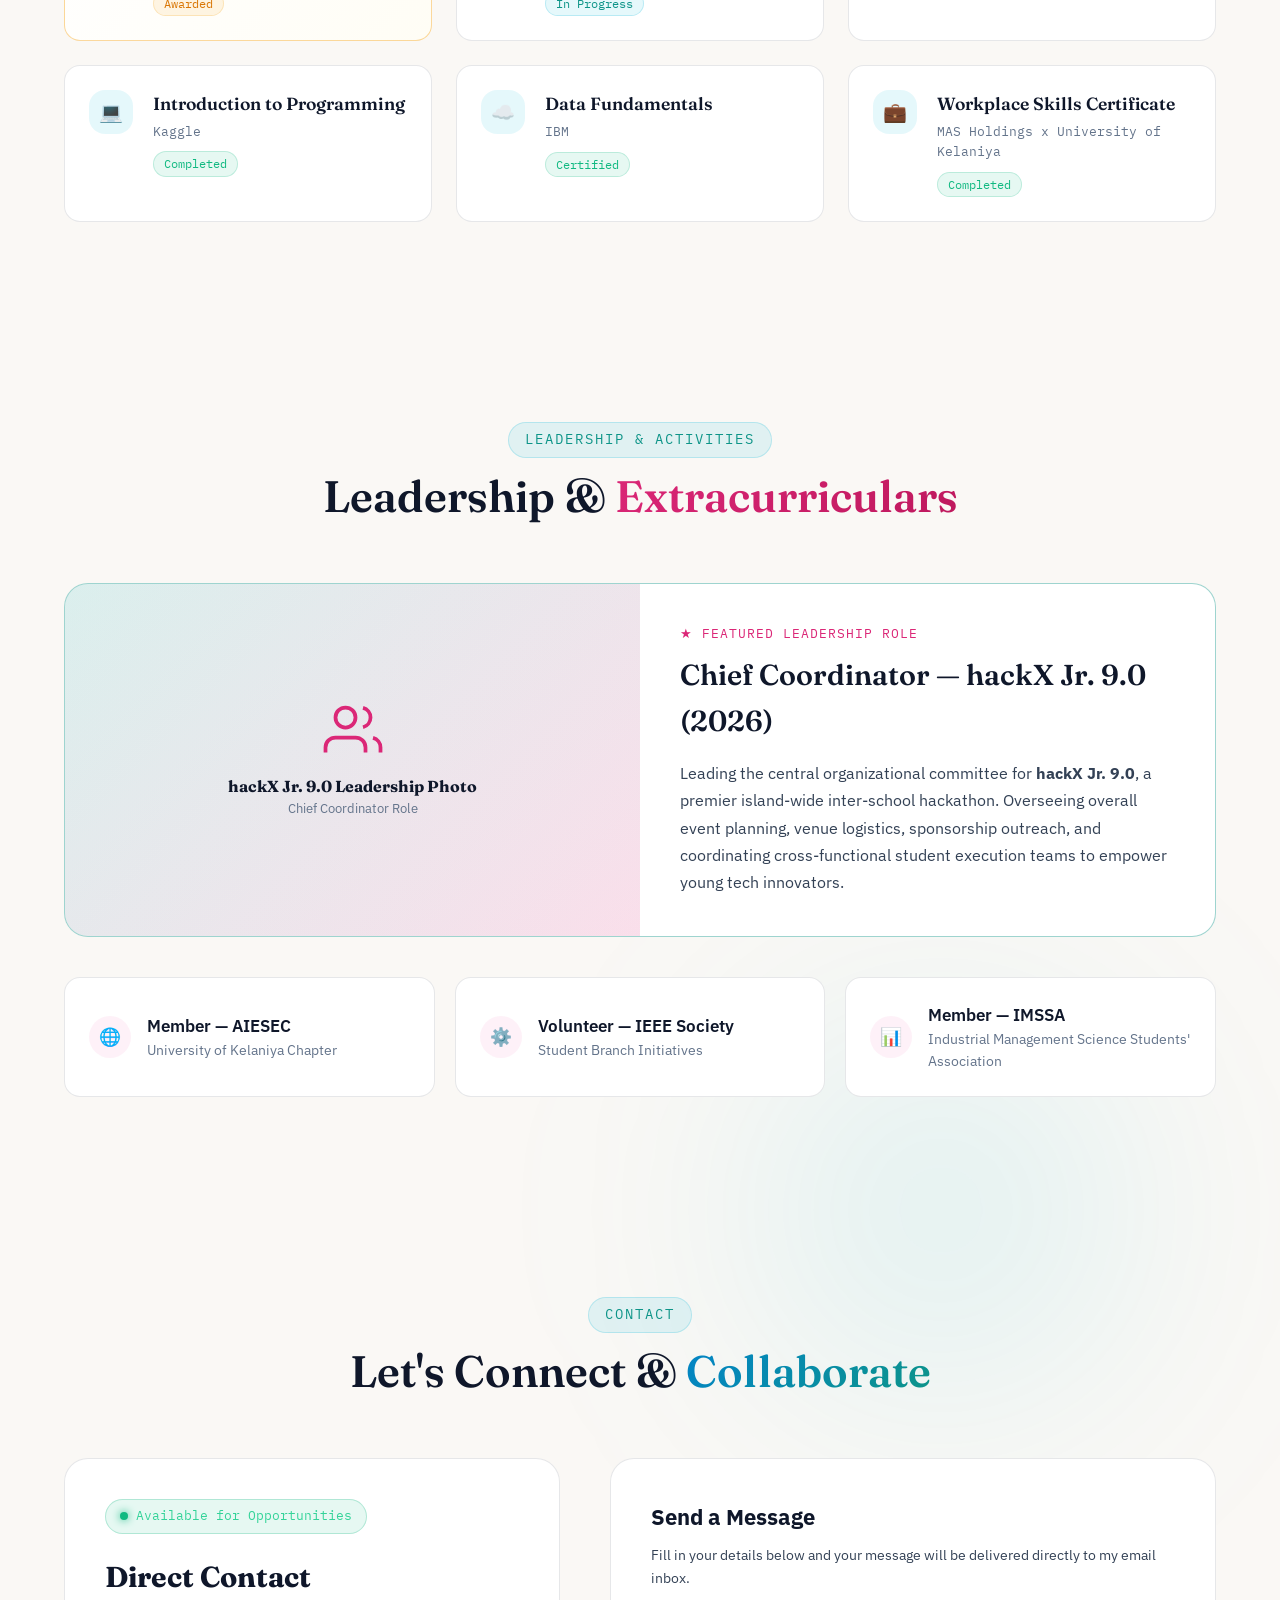
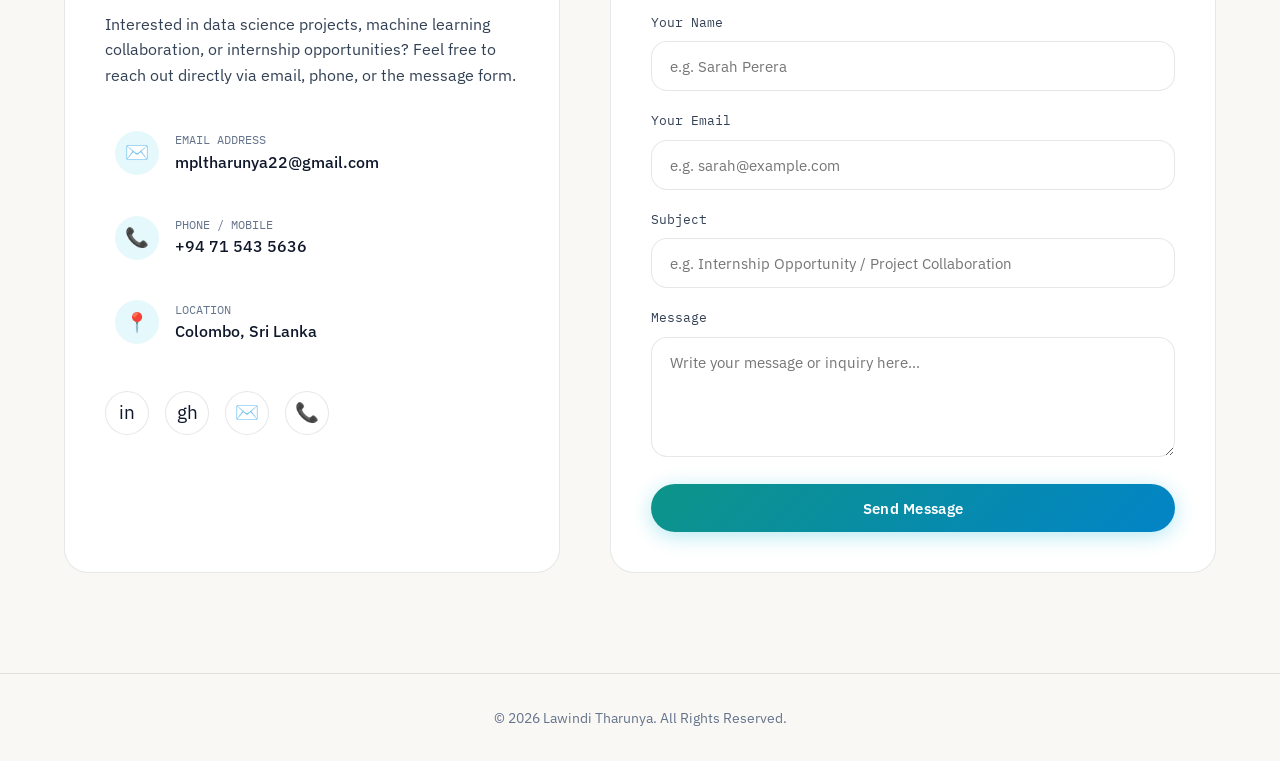
==== commit 18390686: "Enhance contact form with anti-spam honeypot and autoresponse" ====
--- a/index.html
+++ b/index.html
@@ -746,6 +746,9 @@
               <input type="hidden" name="_captcha" value="false">
               <input type="hidden" name="_template" value="table">
               <input type="hidden" name="_next" value="https://lavinditharunya.github.io/my-portfolio/#contact">
+              <input type="hidden" name="_autoresponse" value="Thank you for reaching out! I have received your message and will get back to you as soon as possible.">
+              <!-- Honeypot spam trap: bots fill this, humans don't -->
+              <input type="text" name="_honey" style="display:none">
 
               <div class="form-group">
                 <label for="formName" class="form-label">Your Name</label>
--- a/style.css
+++ b/style.css
@@ -178,6 +178,10 @@
   padding: 0;
 }
 
+a {
+  text-decoration: none;
+}
+
 html {
   scroll-behavior: smooth;
   font-size: 16px;
@@ -344,7 +348,10 @@
   width: 100%;
   height: var(--nav-height);
   z-index: 1000;
-  transition: var(--transition-normal);
+  transition: background-color 0.4s cubic-bezier(0.4, 0, 0.2, 1),
+              box-shadow 0.4s cubic-bezier(0.4, 0, 0.2, 1),
+              backdrop-filter 0.4s cubic-bezier(0.4, 0, 0.2, 1),
+              border-color 0.4s cubic-bezier(0.4, 0, 0.2, 1);
   background: var(--nav-bg);
   backdrop-filter: blur(16px);
   -webkit-backdrop-filter: blur(16px);
@@ -401,31 +408,36 @@
   font-weight: 500;
   color: var(--text-secondary);
   text-decoration: none;
-  transition: var(--transition-fast);
+  transition: color 0.35s cubic-bezier(0.4, 0, 0.2, 1);
   position: relative;
-  padding: 4px 0;
-}
-
-.nav-link:hover,
-.nav-link.active {
-  color: var(--text-primary);
+  padding: 6px 0;
 }
 
 .nav-link::after {
   content: '';
   position: absolute;
   bottom: 0;
-  left: 0;
-  width: 0%;
-  height: 2px;
+  left: 50%;
+  transform: translateX(-50%) scaleX(0);
+  width: 100%;
+  height: 2.5px;
   background: linear-gradient(90deg, var(--accent-teal), var(--accent-rose));
-  transition: var(--transition-normal);
+  transition: transform 0.35s cubic-bezier(0.4, 0, 0.2, 1),
+              opacity 0.35s cubic-bezier(0.4, 0, 0.2, 1);
   border-radius: 2px;
+  opacity: 0;
+  transform-origin: center;
 }
 
 .nav-link:hover::after,
 .nav-link.active::after {
-  width: 100%;
+  transform: translateX(-50%) scaleX(1);
+  opacity: 1;
+}
+
+.nav-link:hover,
+.nav-link.active {
+  color: var(--text-primary);
 }
 
 .nav-cta {
@@ -1457,6 +1469,14 @@
   padding: 10px;
   border-radius: var(--radius-md);
   transition: var(--transition-fast);
+  text-decoration: none !important;
+}
+
+.contact-item:hover,
+.contact-item:focus,
+.contact-item:active,
+.contact-item * {
+  text-decoration: none !important;
 }
 
 .contact-item:hover {
@@ -1480,12 +1500,14 @@
   font-size: 0.75rem;
   color: var(--text-muted);
   text-transform: uppercase;
+  text-decoration: none !important;
 }
 
 .contact-text-value {
   font-size: 1rem;
   color: var(--text-primary);
   font-weight: 500;
+  text-decoration: none !important;
 }
 
 .social-links {
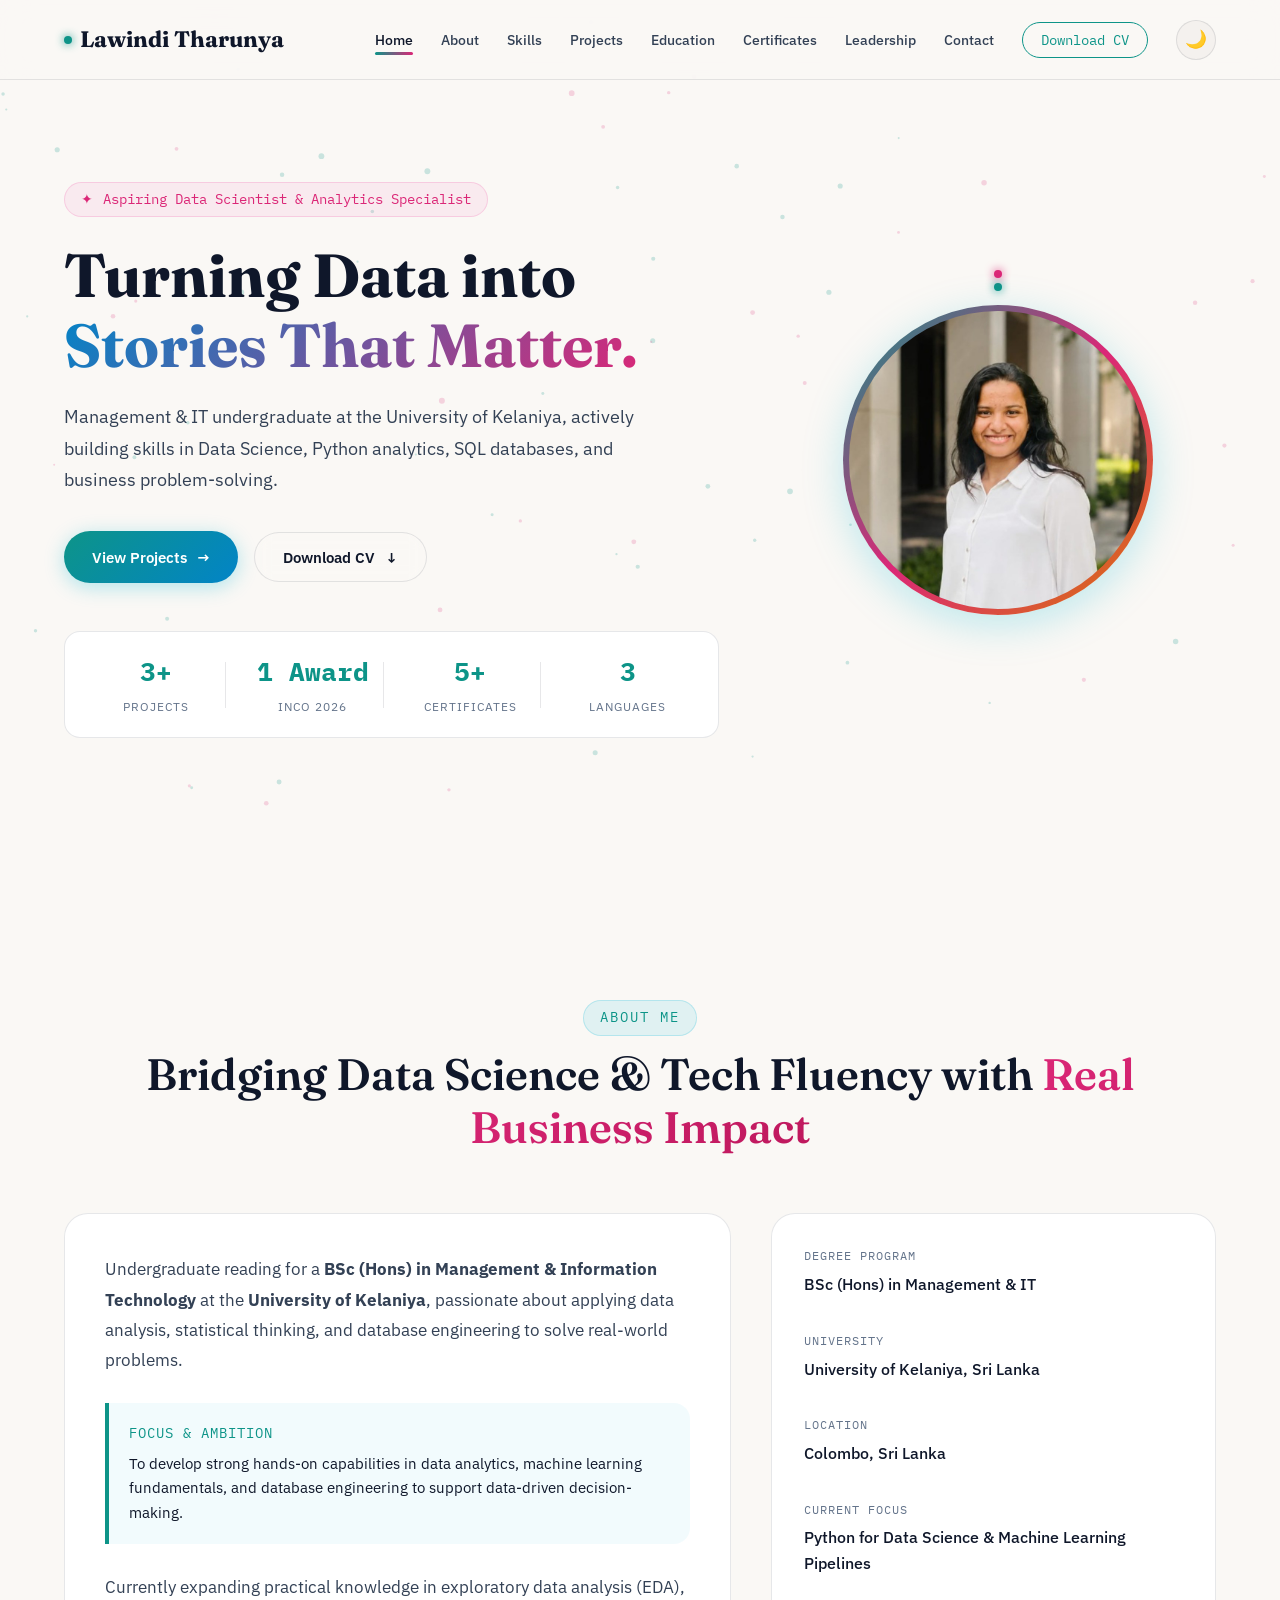
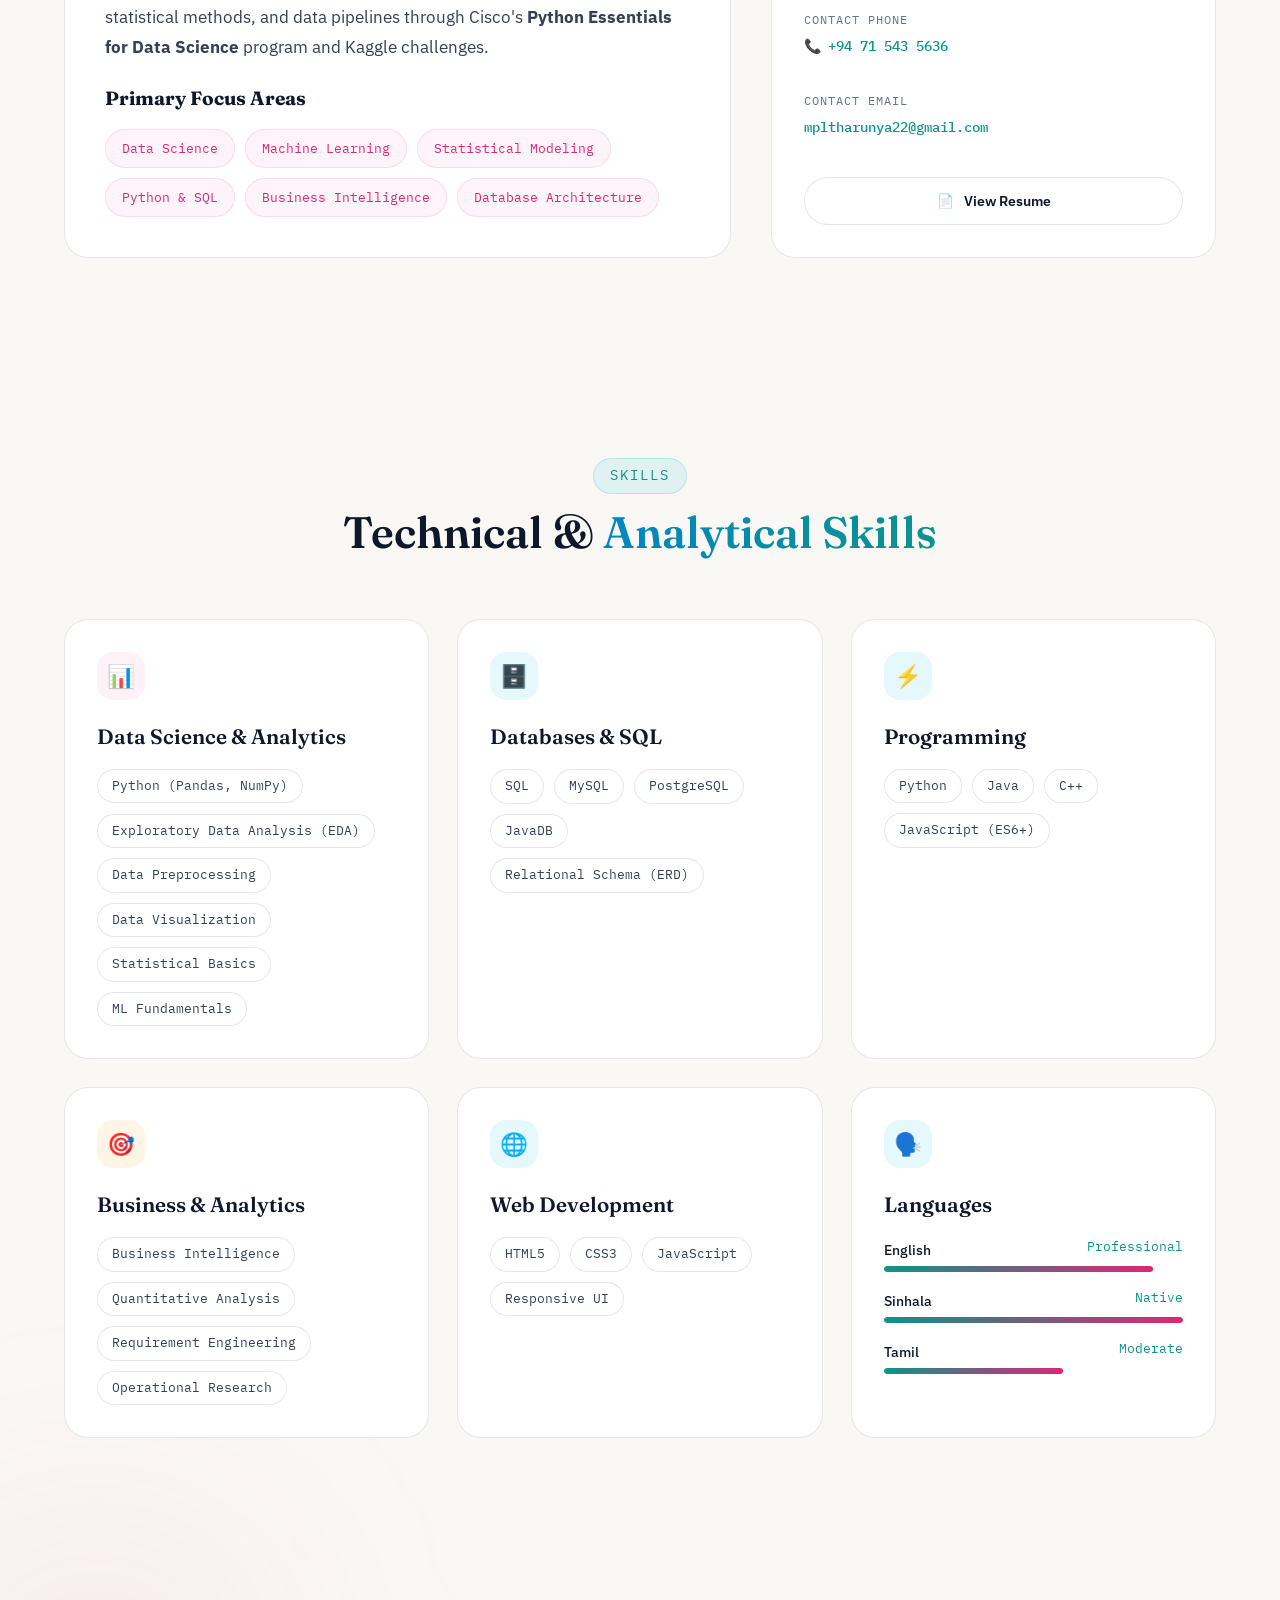
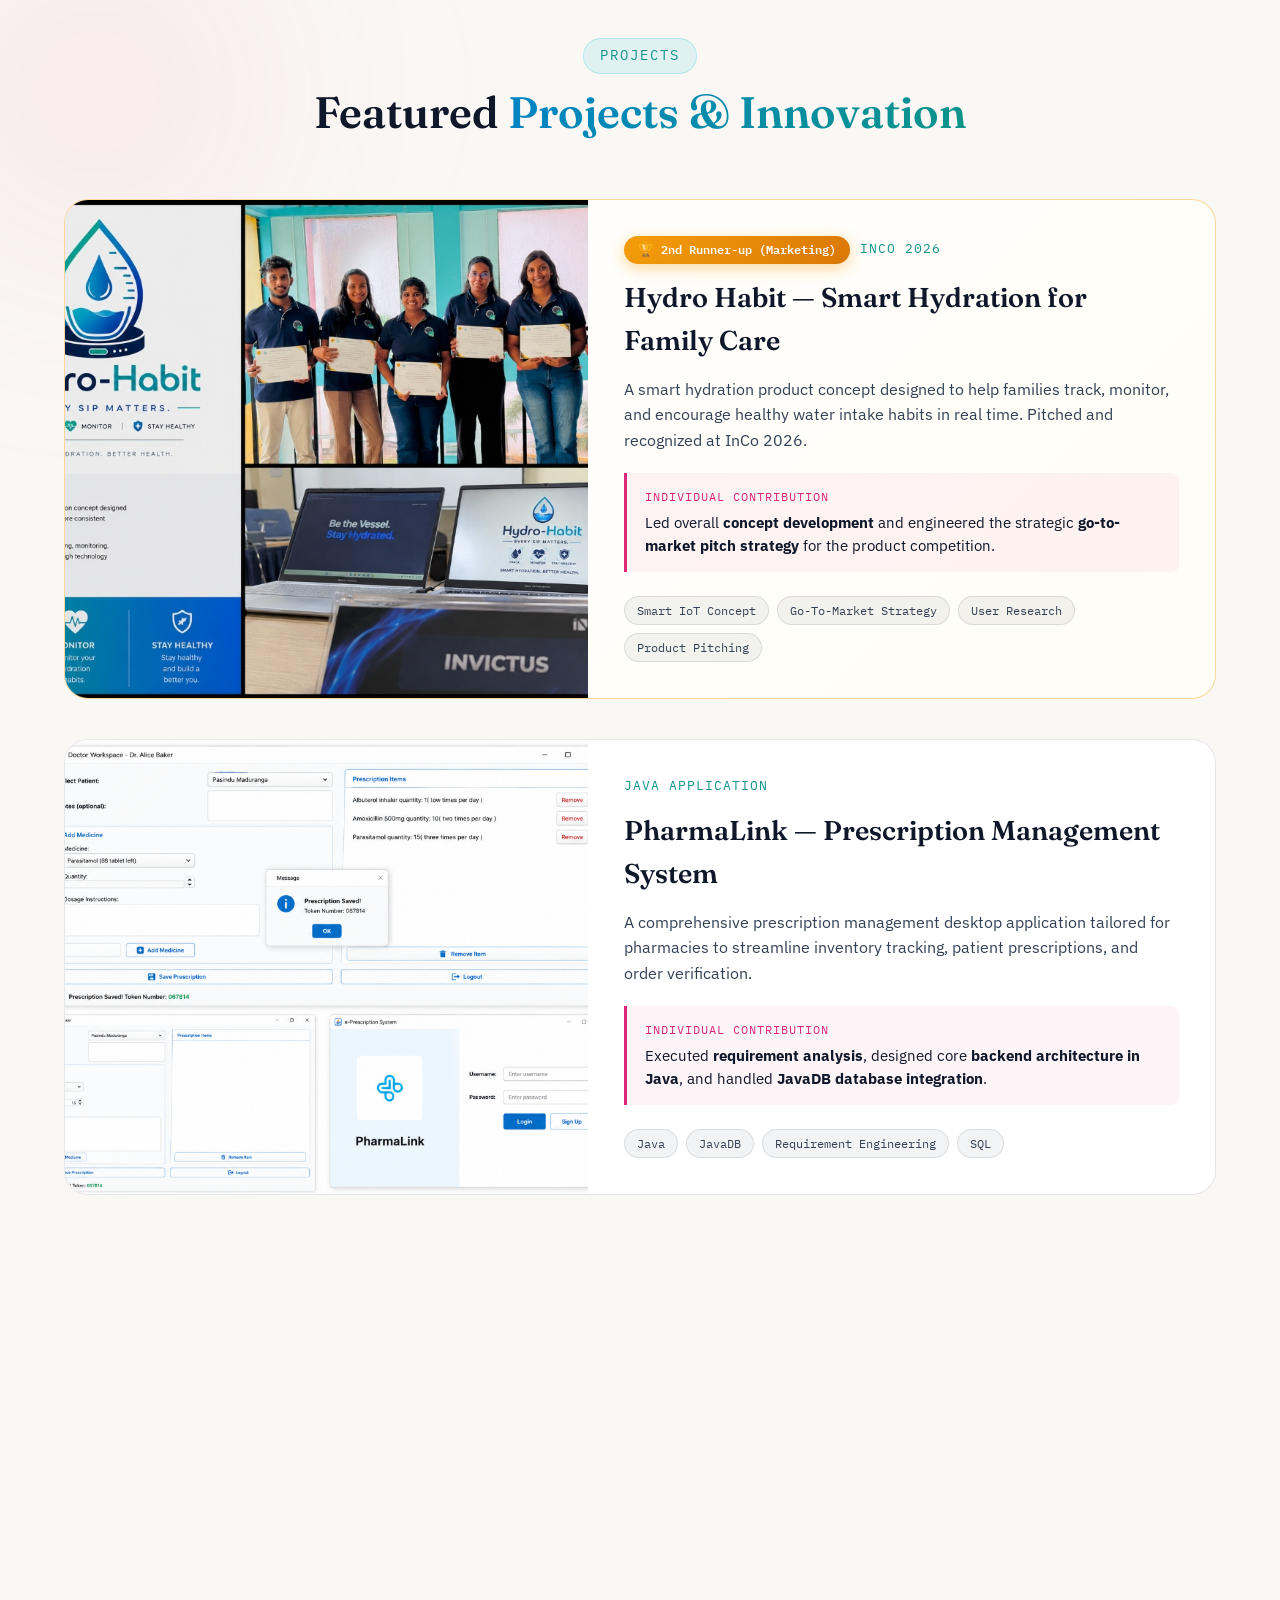
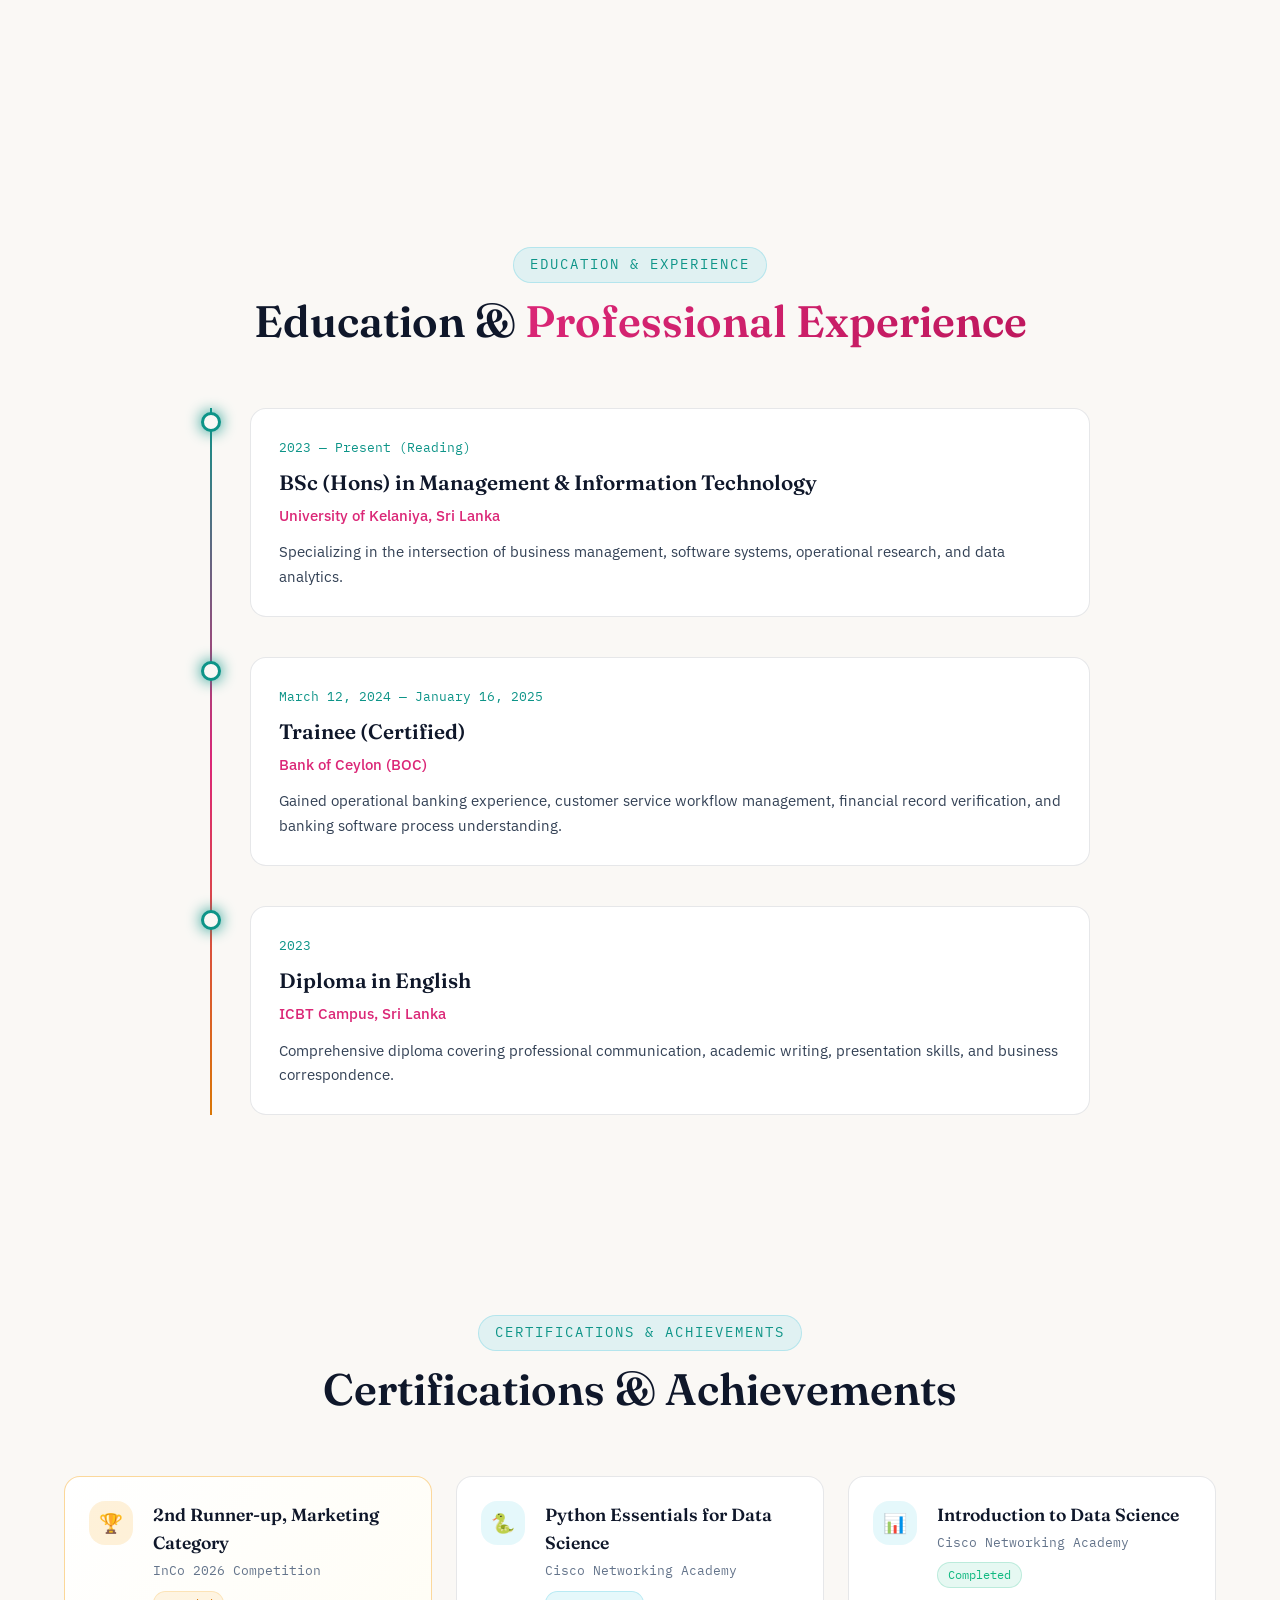
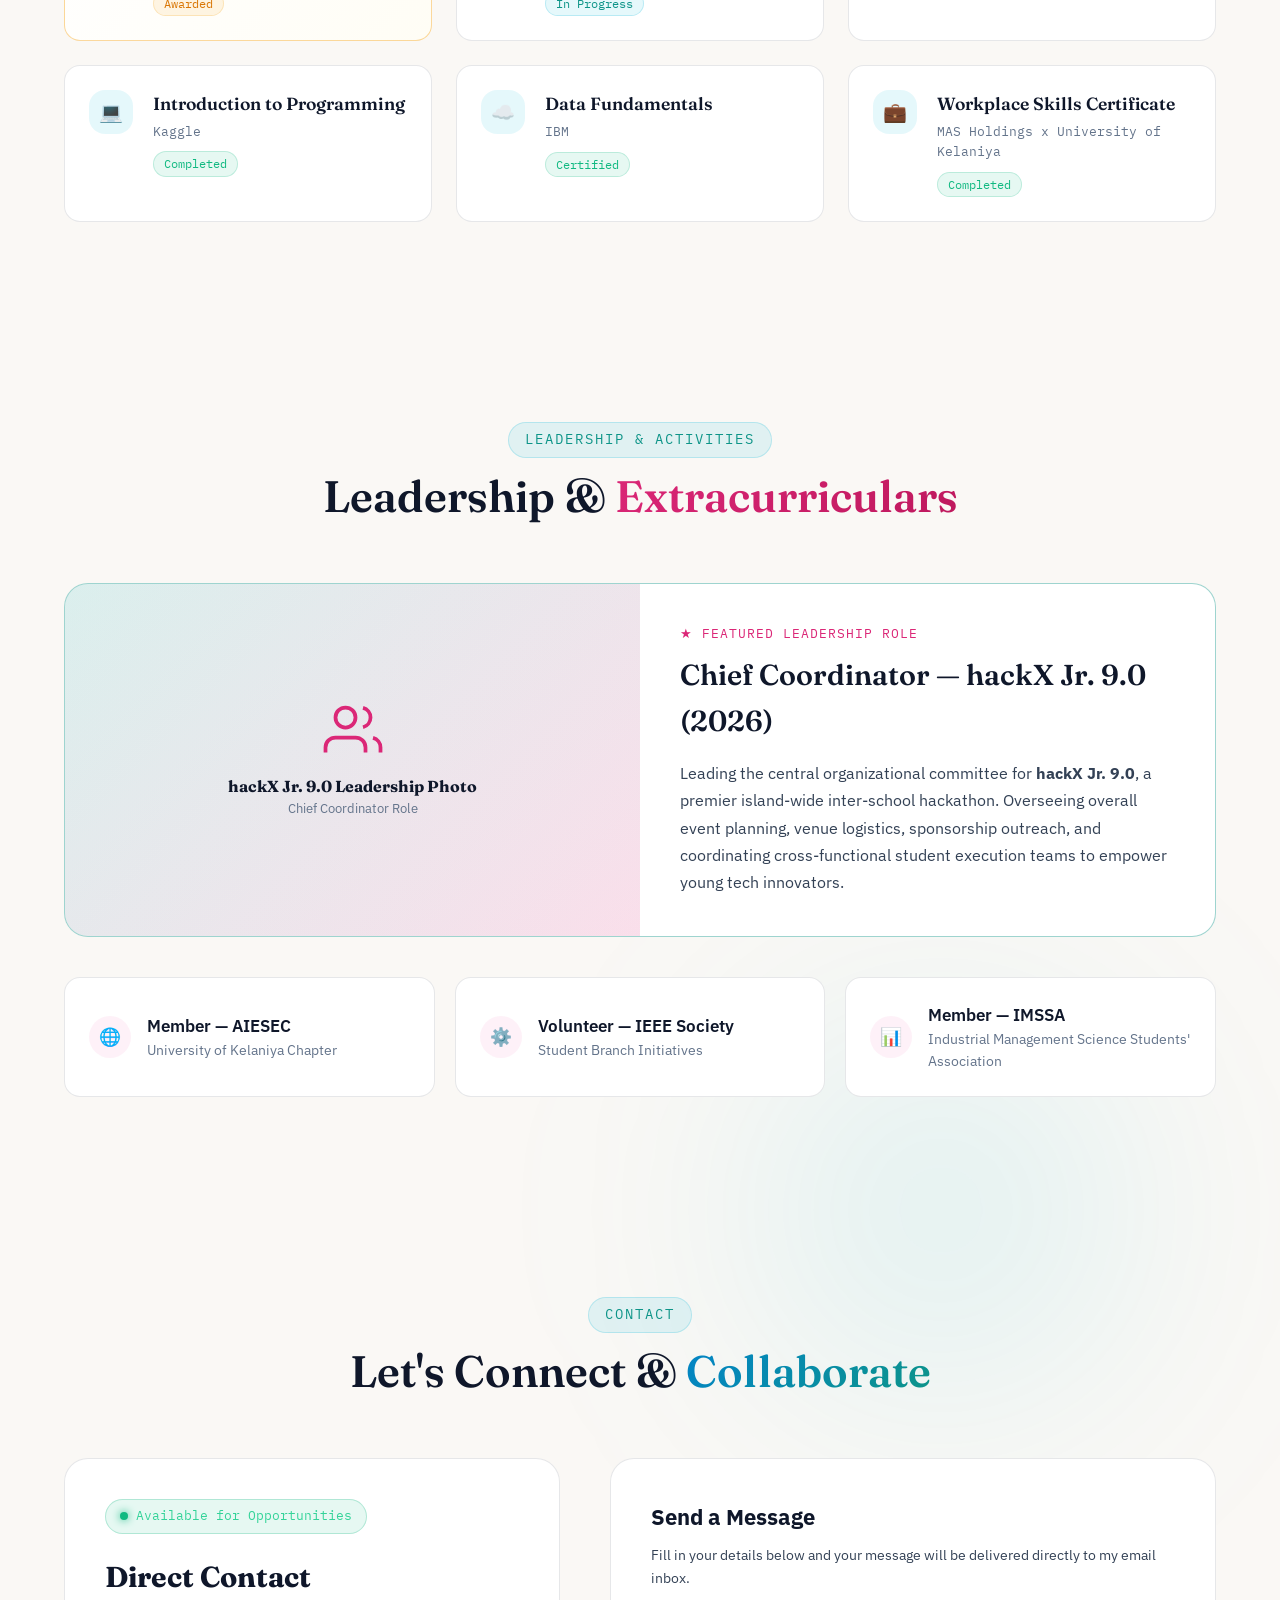
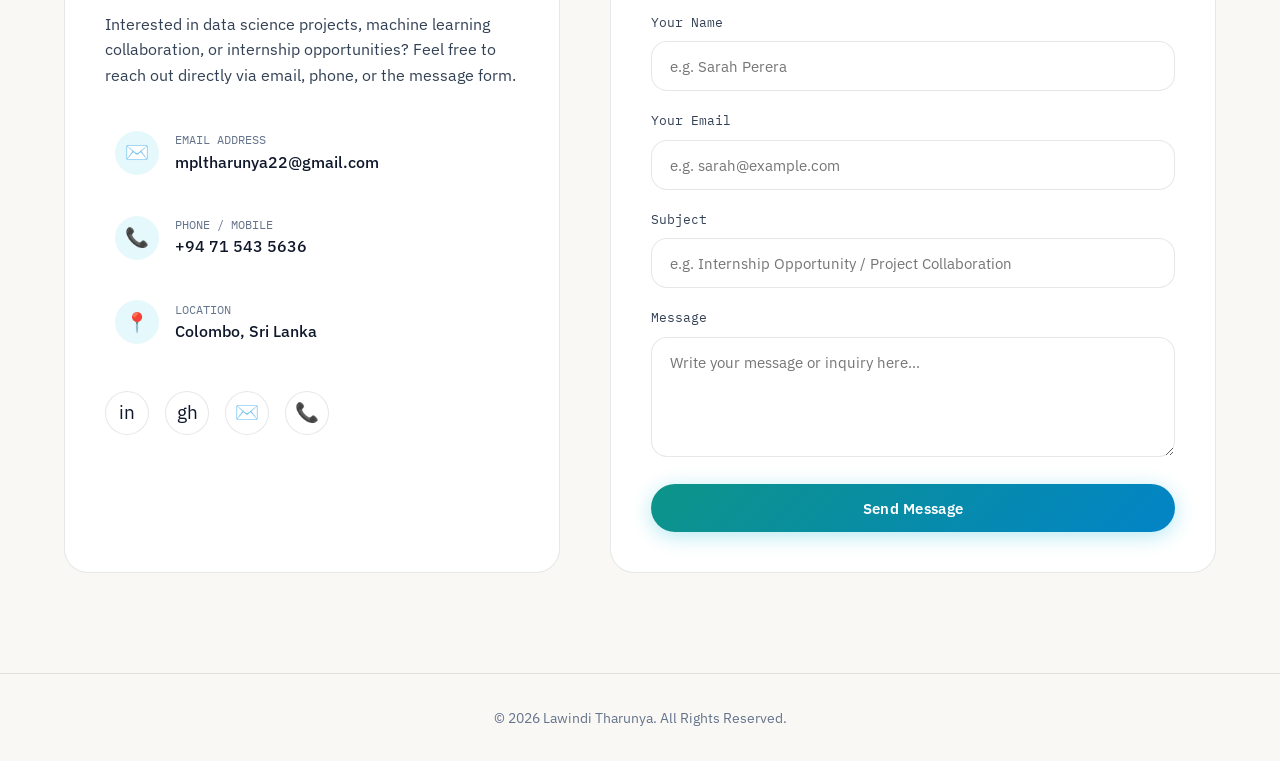
==== commit 8442b06e: "Update profile photo and add project screenshots for Hydro Habit, PharmaLink, and Connect 4" ====
--- a/index.html
+++ b/index.html
@@ -341,13 +341,8 @@
           <!-- Project 1: Hydro Habit (Flagship Project) -->
           <article class="project-card featured">
             <div class="project-image-slot">
-              <!-- =========================================================================
-                   IMAGE SLOT 2: HYDRO HABIT PROJECT PHOTO
-                   To swap in your real project screenshot/photo, replace below:
-                   <img src="assets/images/hydro-habit-real.jpg" alt="Hydro Habit Smart Hydration" class="project-img">
-                   ========================================================================= -->
-              <!-- Replace with: <img src="assets/images/hydro-habit-real.jpg" alt="Hydro Habit"> -->
-              <div class="project-img-placeholder">
+              <img src="assets/images/hydro-habit-real.jpg" alt="Hydro Habit InCo 2026 Smart Hydration" class="project-img" onerror="this.style.display='none'; this.nextElementSibling.style.display='flex';">
+              <div class="project-img-placeholder" style="display: none;">
                 <svg width="56" height="56" viewBox="0 0 24 24" fill="none" stroke="var(--accent-teal)" stroke-width="1.5">
                   <path d="M12 2.69l5.66 5.66a8 8 0 1 1-11.31 0z"></path>
                 </svg>
@@ -387,13 +382,8 @@
           <!-- Project 2: PharmaLink -->
           <article class="project-card">
             <div class="project-image-slot">
-              <!-- =========================================================================
-                   IMAGE SLOT 3: PHARMALINK PROJECT PHOTO
-                   To swap in your real project screenshot/photo, replace below:
-                   <img src="assets/images/pharmalink-real.jpg" alt="PharmaLink Prescription System" class="project-img">
-                   ========================================================================= -->
-              <!-- Replace with: <img src="assets/images/pharmalink-real.jpg" alt="PharmaLink"> -->
-              <div class="project-img-placeholder">
+              <img src="assets/images/pharmalink-real.png" alt="PharmaLink Prescription Management System" class="project-img" onerror="this.style.display='none'; this.nextElementSibling.style.display='flex';">
+              <div class="project-img-placeholder" style="display: none;">
                 <svg width="56" height="56" viewBox="0 0 24 24" fill="none" stroke="var(--accent-rose)" stroke-width="1.5">
                   <rect x="3" y="3" width="18" height="18" rx="2"></rect>
                   <path d="M9 12h6M12 9v6"></path>
@@ -433,13 +423,8 @@
           <!-- Project 3: Connect 4 Game -->
           <article class="project-card">
             <div class="project-image-slot">
-              <!-- =========================================================================
-                   IMAGE SLOT 4: CONNECT 4 PROJECT PHOTO
-                   To swap in your real project screenshot/photo, replace below:
-                   <img src="assets/images/connect4-real.jpg" alt="Connect 4 Game Interface" class="project-img">
-                   ========================================================================= -->
-              <!-- Replace with: <img src="assets/images/connect4-real.jpg" alt="Connect 4 UI"> -->
-              <div class="project-img-placeholder">
+              <img src="assets/images/connect4-real.png" alt="Connect 4 Game Interface" class="project-img" onerror="this.style.display='none'; this.nextElementSibling.style.display='flex';">
+              <div class="project-img-placeholder" style="display: none;">
                 <svg width="56" height="56" viewBox="0 0 24 24" fill="none" stroke="var(--accent-amber)" stroke-width="1.5">
                   <circle cx="7" cy="7" r="3"></circle>
                   <circle cx="17" cy="7" r="3"></circle>
--- a/style.css
+++ b/style.css
@@ -741,7 +741,13 @@
   width: 100%;
   height: 100%;
   object-fit: cover;
-  object-position: center top;
+  object-position: center center;
+  transition: transform var(--transition-normal);
+  display: block;
+}
+
+.photo-frame:hover .hero-photo-img {
+  transform: scale(1.04);
 }
 
 /* Fallback SVG Visual when image is loading/swapped */
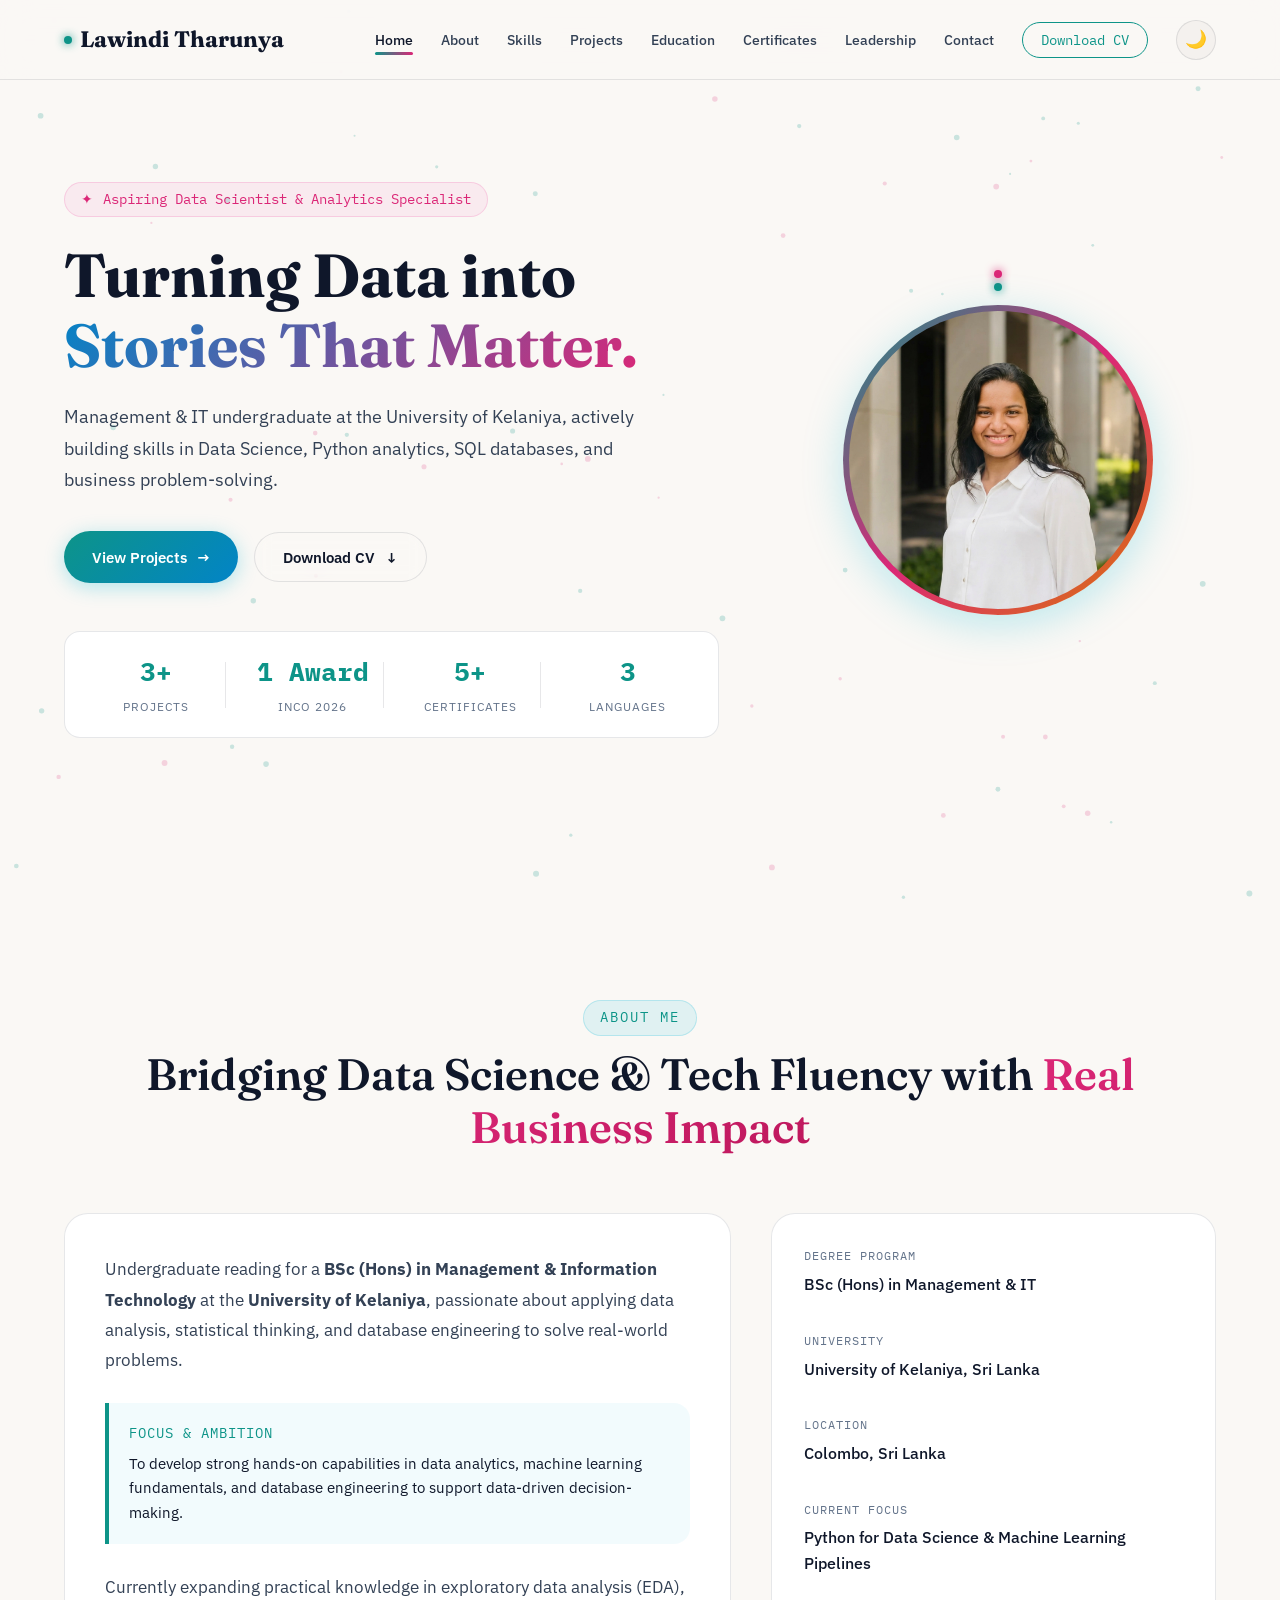
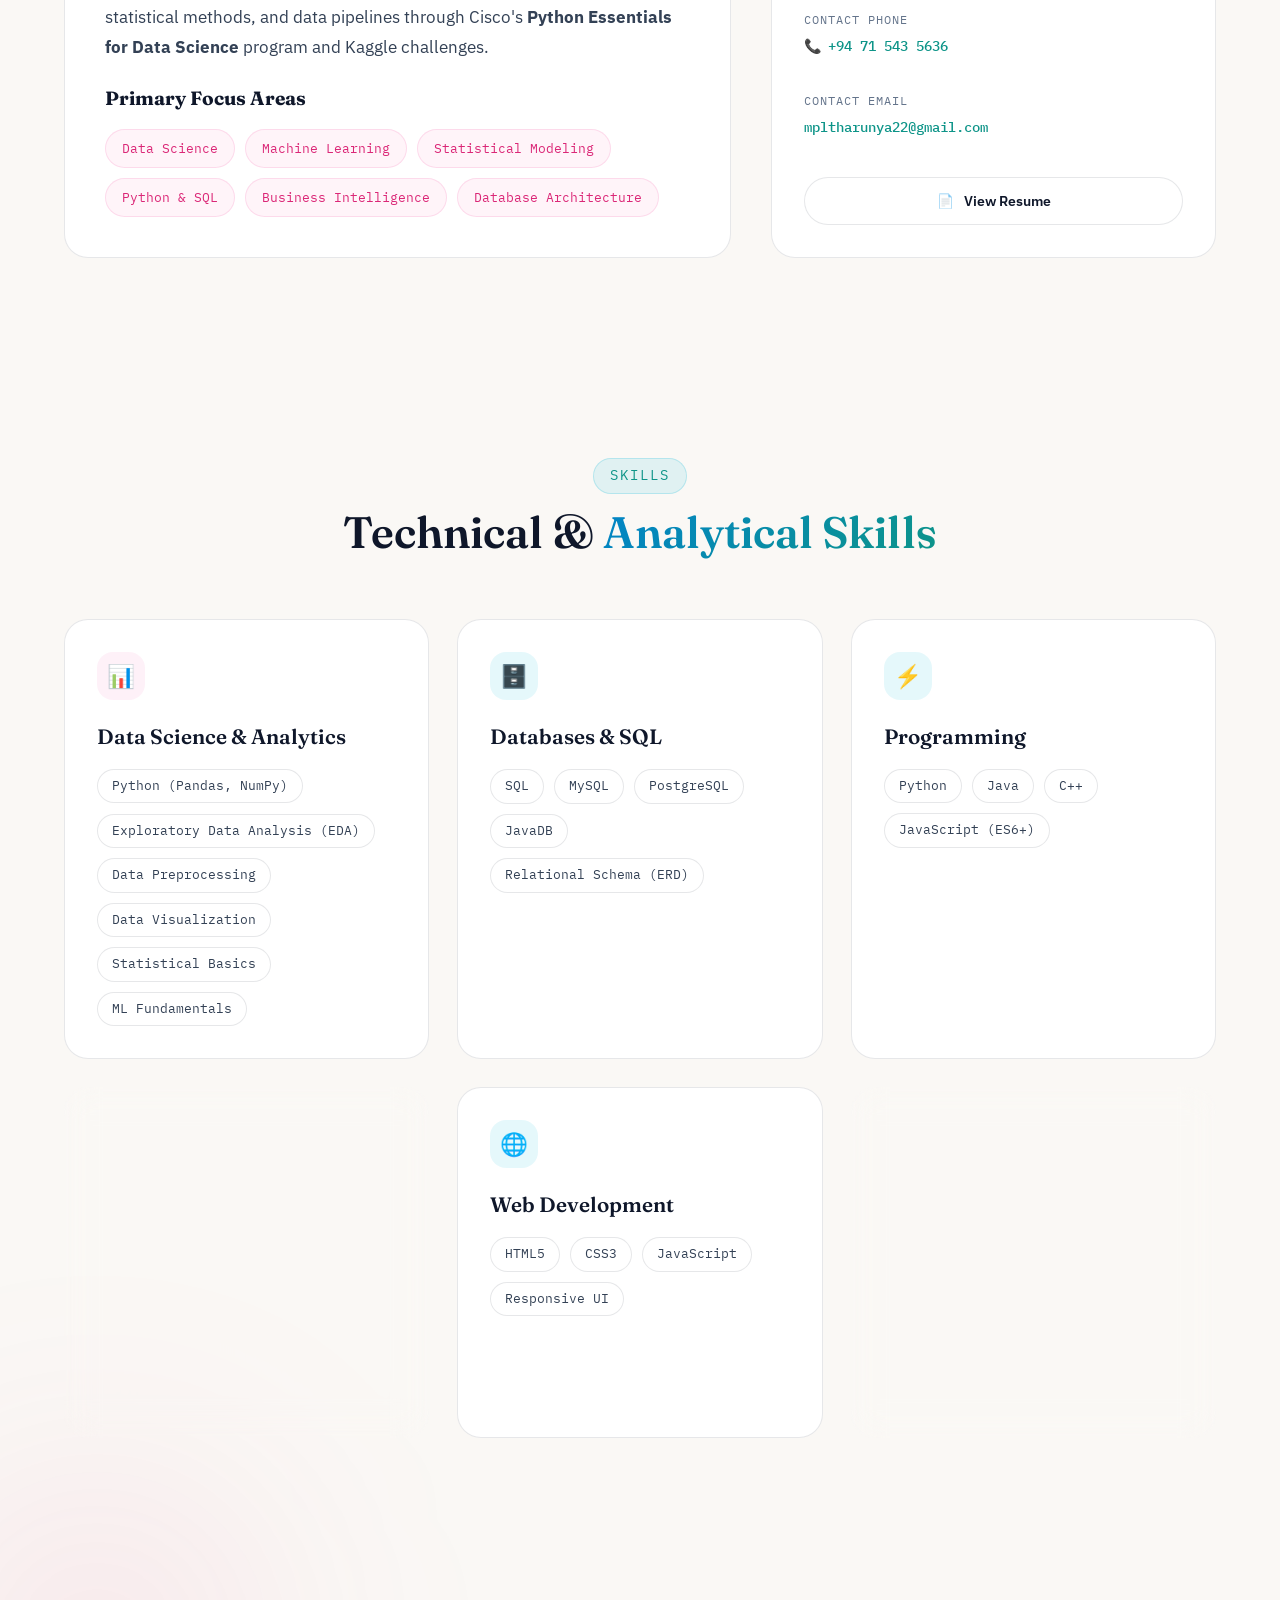
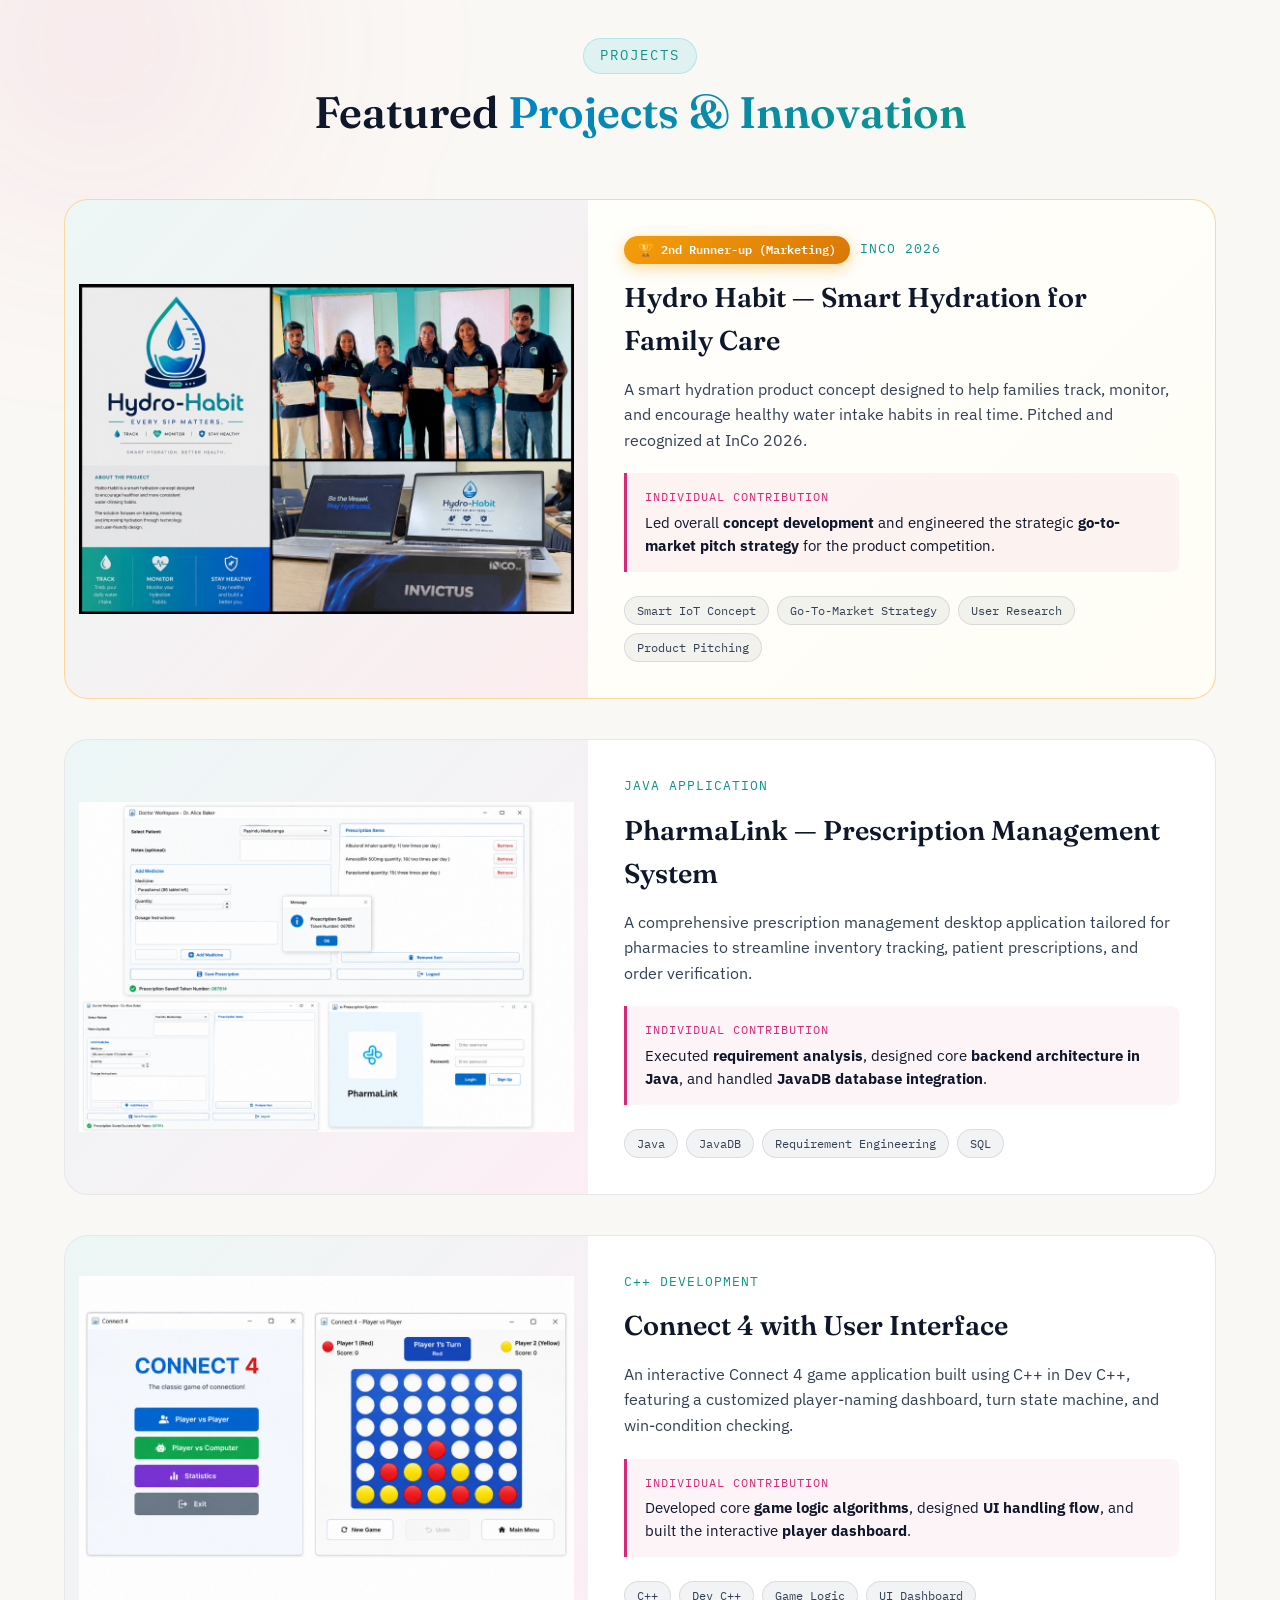
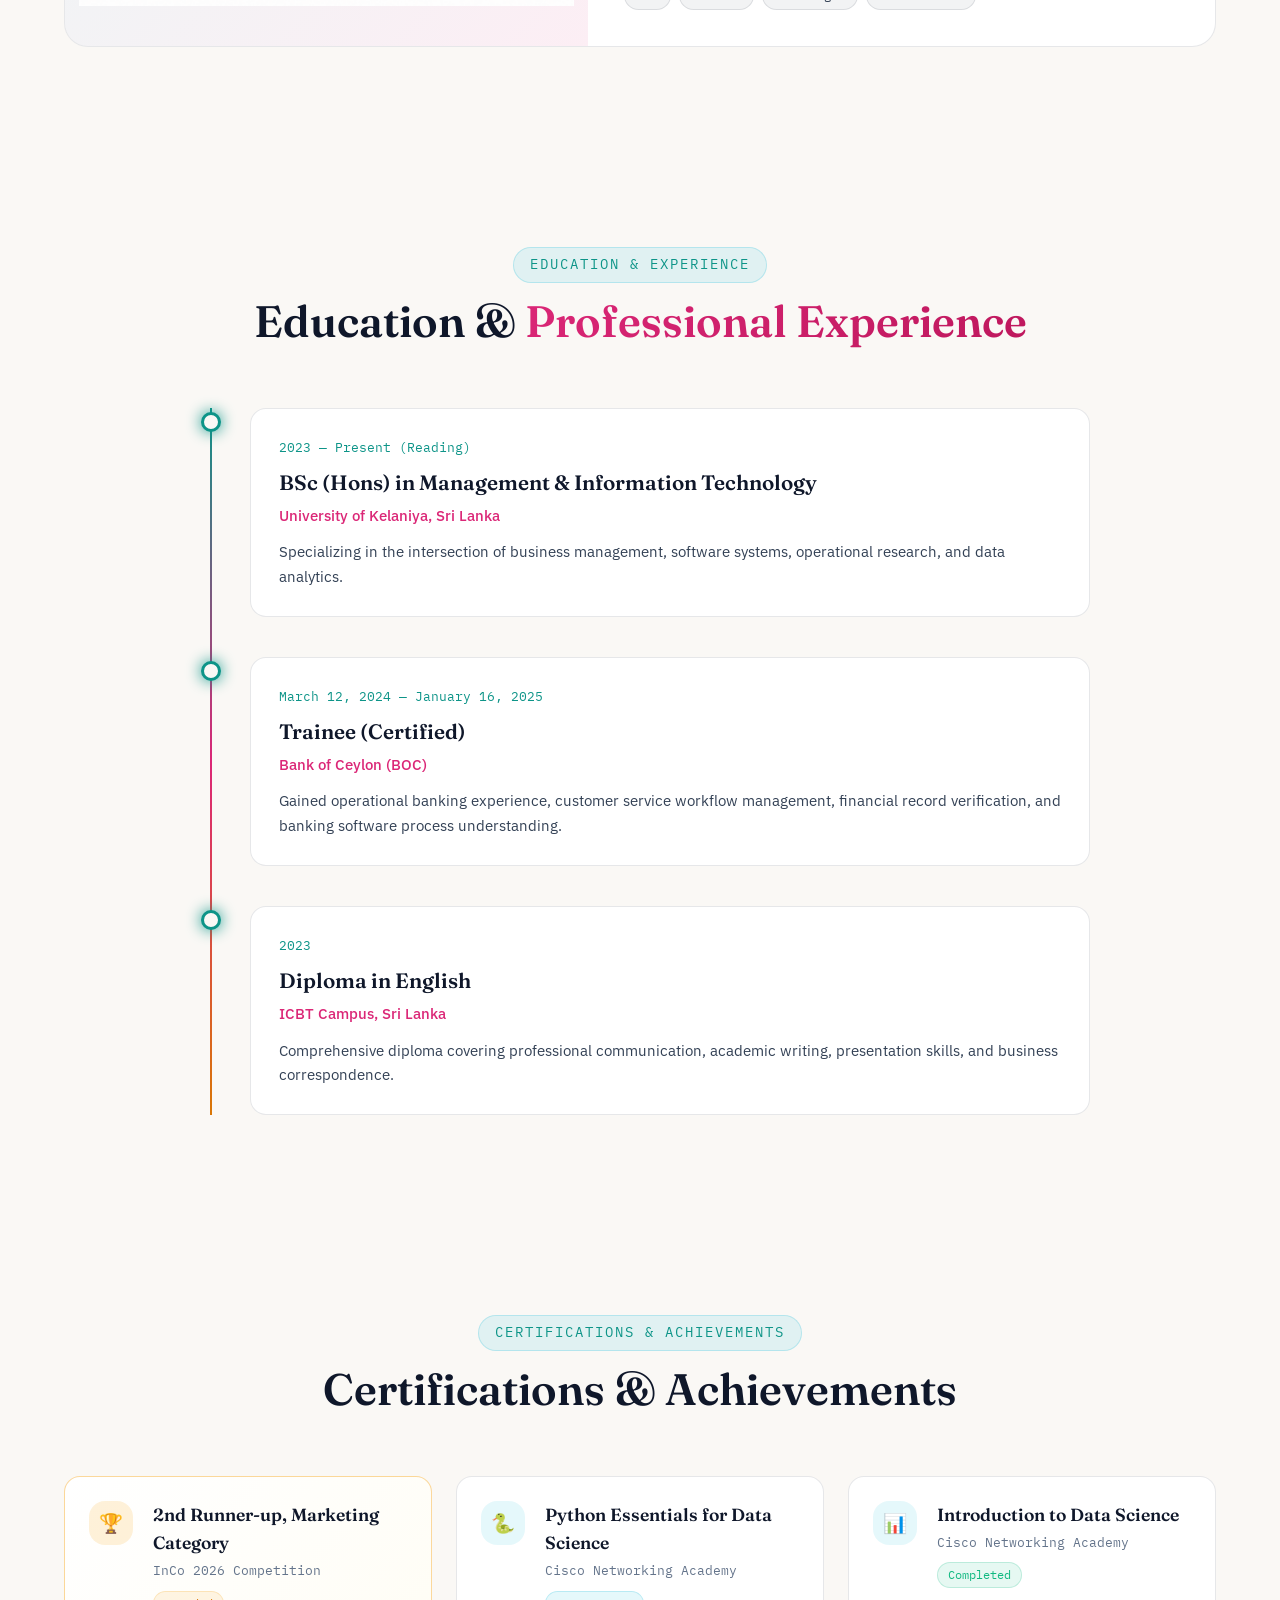
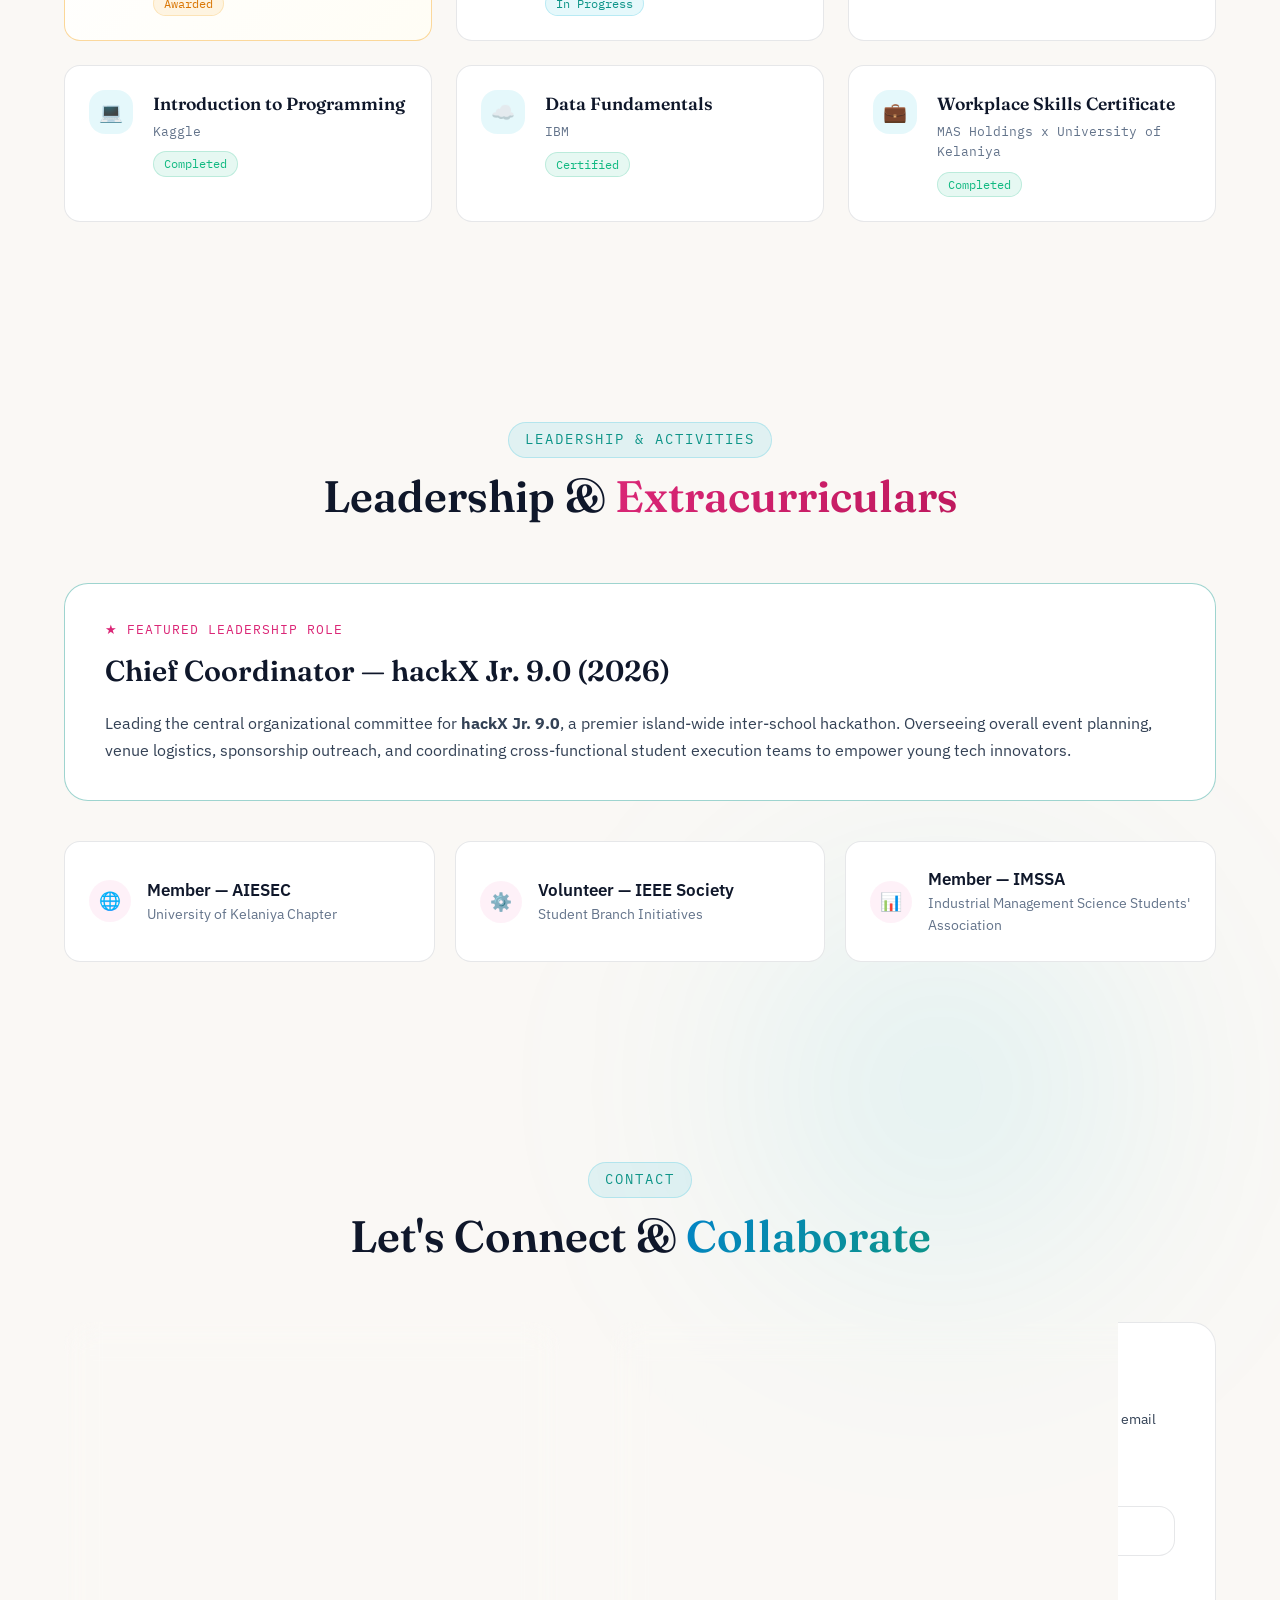
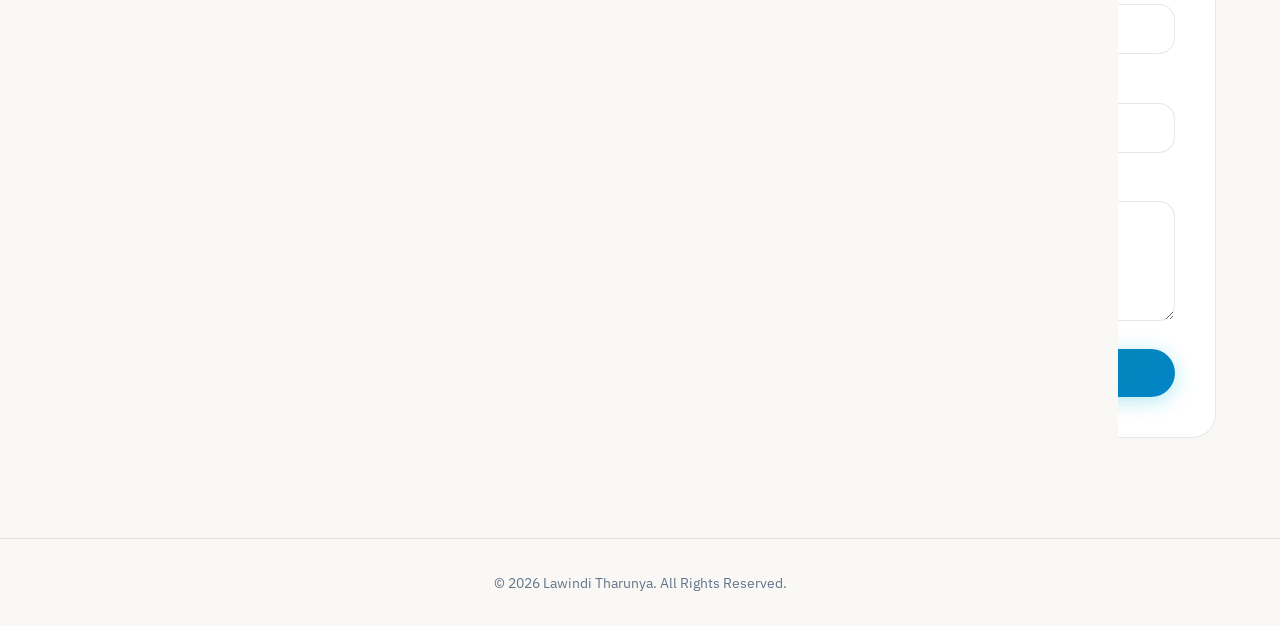
==== commit 5babe995: "Remove hackX Jr photo placeholder and convert leadership card to full-width spotlight banner" ====
--- a/index.html
+++ b/index.html
@@ -599,24 +599,6 @@
 
         <!-- Featured Leadership Spotlight Card (hackX Jr. 9.0) -->
         <div class="leadership-featured">
-          <div class="leadership-photo-slot">
-            <!-- =========================================================================
-                 IMAGE SLOT 5: HACKX JR. 9.0 LEADERSHIP PHOTO
-                 To swap in your real event/leadership photo, replace below:
-                 <img src="assets/images/hackx-leadership-real.jpg" alt="Chief Coordinator hackX Jr. 9.0" class="leadership-img">
-                 ========================================================================= -->
-            <!-- Replace with: <img src="assets/images/hackx-leadership-real.jpg" alt="hackX Jr. 9.0 Chief Coordinator"> -->
-            <div class="project-img-placeholder">
-              <svg width="60" height="60" viewBox="0 0 24 24" fill="none" stroke="var(--accent-rose)" stroke-width="1.5">
-                <path d="M17 21v-2a4 4 0 0 0-4-4H5a4 4 0 0 0-4 4v2"></path>
-                <circle cx="9" cy="7" r="4"></circle>
-                <path d="M23 21v-2a4 4 0 0 0-3-3.87"></path>
-                <path d="M16 3.13a4 4 0 0 1 0 7.75"></path>
-              </svg>
-              <h4 style="margin-top: 14px; font-family: var(--font-serif); color: var(--text-primary);">hackX Jr. 9.0 Leadership Photo</h4>
-              <p style="font-size: 0.8rem; color: var(--text-muted);">Chief Coordinator Role</p>
-            </div>
-          </div>
 
           <div class="leadership-content">
             <div class="leadership-tag">★ Featured Leadership Role</div>
--- a/style.css
+++ b/style.css
@@ -1031,17 +1031,21 @@
   display: flex;
   align-items: center;
   justify-content: center;
+  padding: 14px;
 }
 
 .project-img {
   width: 100%;
   height: 100%;
-  object-fit: cover;
-  transition: var(--transition-slow);
+  max-height: 380px;
+  object-fit: contain;
+  object-position: center center;
+  border-radius: var(--radius-sm);
+  transition: var(--transition-normal);
 }
 
 .project-card:hover .project-img {
-  transform: scale(1.04);
+  transform: scale(1.02);
 }
 
 .project-img-placeholder {
@@ -1334,28 +1338,18 @@
   overflow: hidden;
   margin-bottom: 40px;
   backdrop-filter: blur(16px);
-  display: grid;
-  grid-template-columns: 1fr 1fr;
-}
-
-.leadership-photo-slot {
   position: relative;
-  min-height: 320px;
-  background: var(--bg-placeholder);
-  display: flex;
-  align-items: center;
-  justify-content: center;
-  overflow: hidden;
-}
-
-.leadership-img {
-  width: 100%;
-  height: 100%;
-  object-fit: cover;
+  transition: var(--transition-normal);
+}
+
+.leadership-featured:hover {
+  border-color: var(--accent-rose);
+  box-shadow: var(--shadow-card), 0 0 30px rgba(244, 114, 182, 0.15);
+  transform: translateY(-3px);
 }
 
 .leadership-content {
-  padding: 40px;
+  padding: 36px 40px;
   display: flex;
   flex-direction: column;
   justify-content: center;
@@ -1865,7 +1859,7 @@
    15. RESPONSIVE BREAKPOINTS & MEDIA QUERIES
    -------------------------------------------------------------------------- */
 @media (max-width: 992px) {
-  .hero-grid, .about-grid, .leadership-featured, .contact-grid {
+  .hero-grid, .about-grid, .contact-grid {
     grid-template-columns: 1fr;
     gap: 40px;
   }
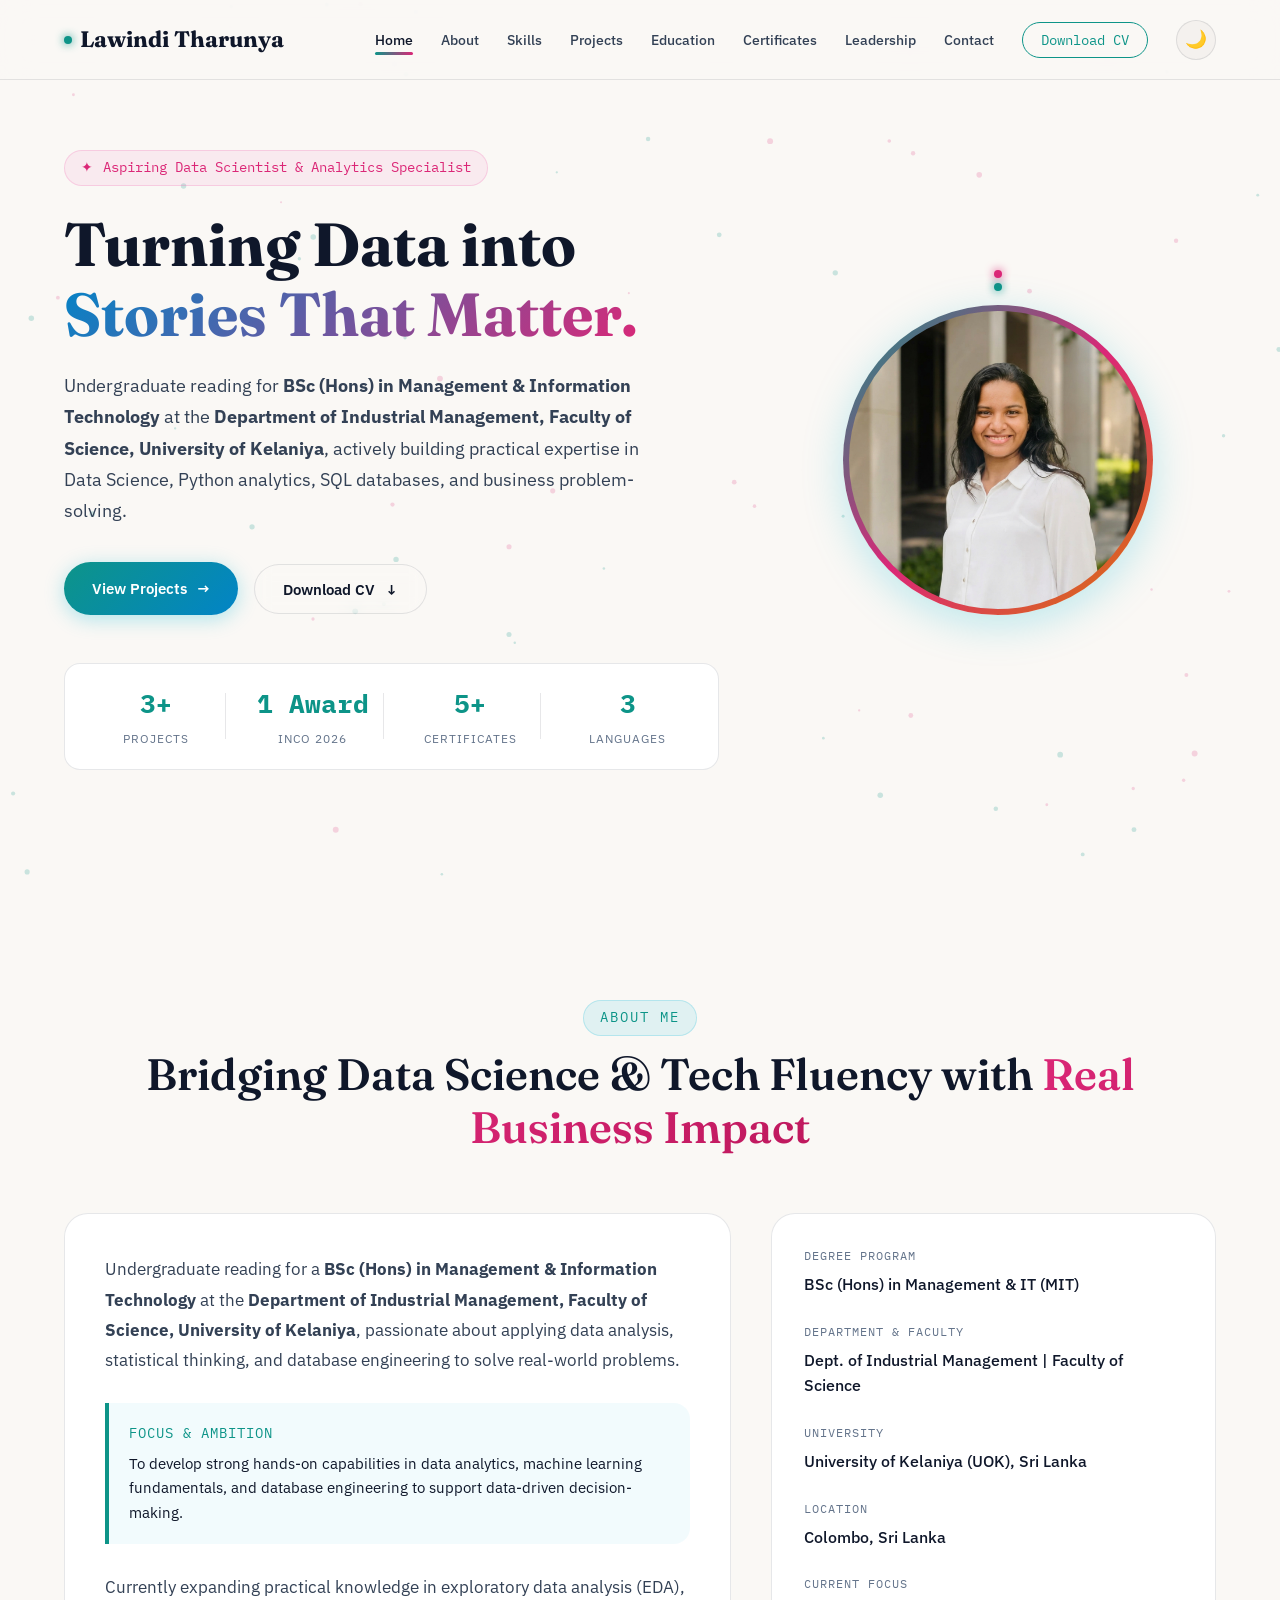
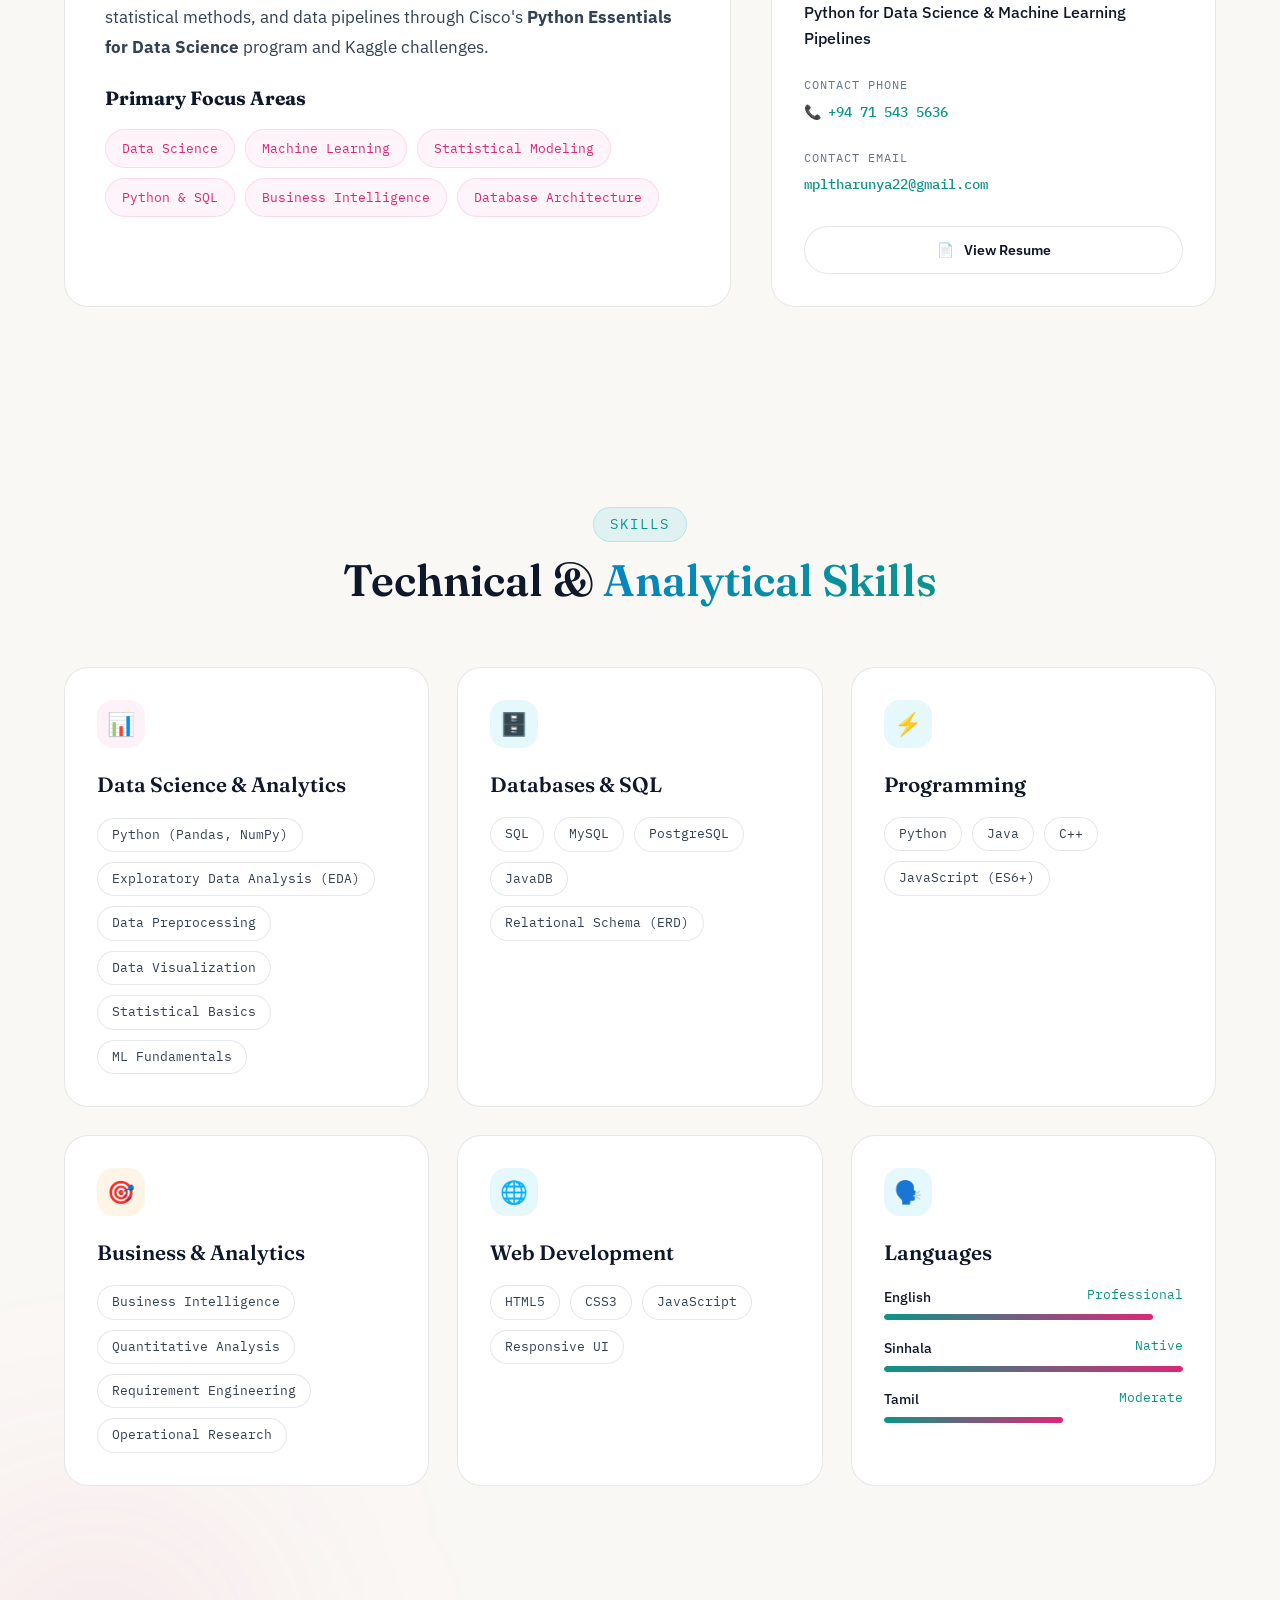
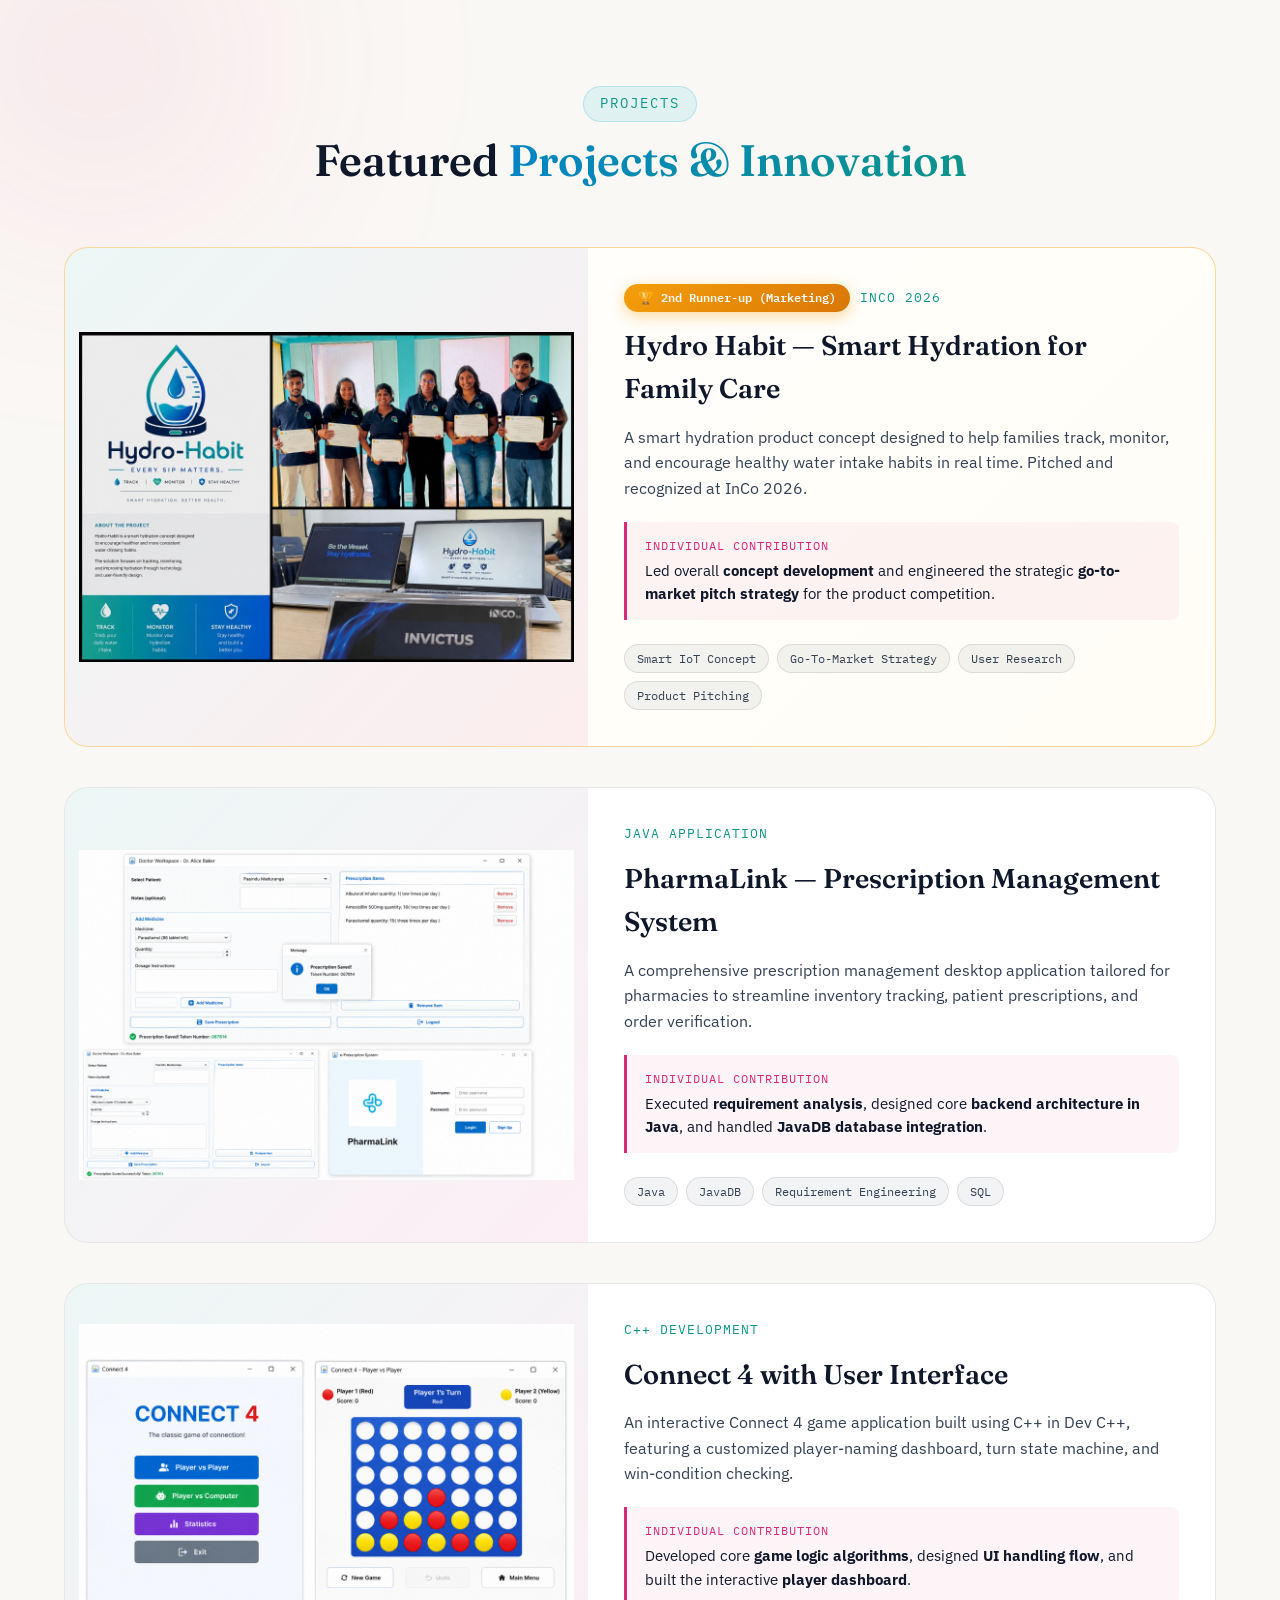
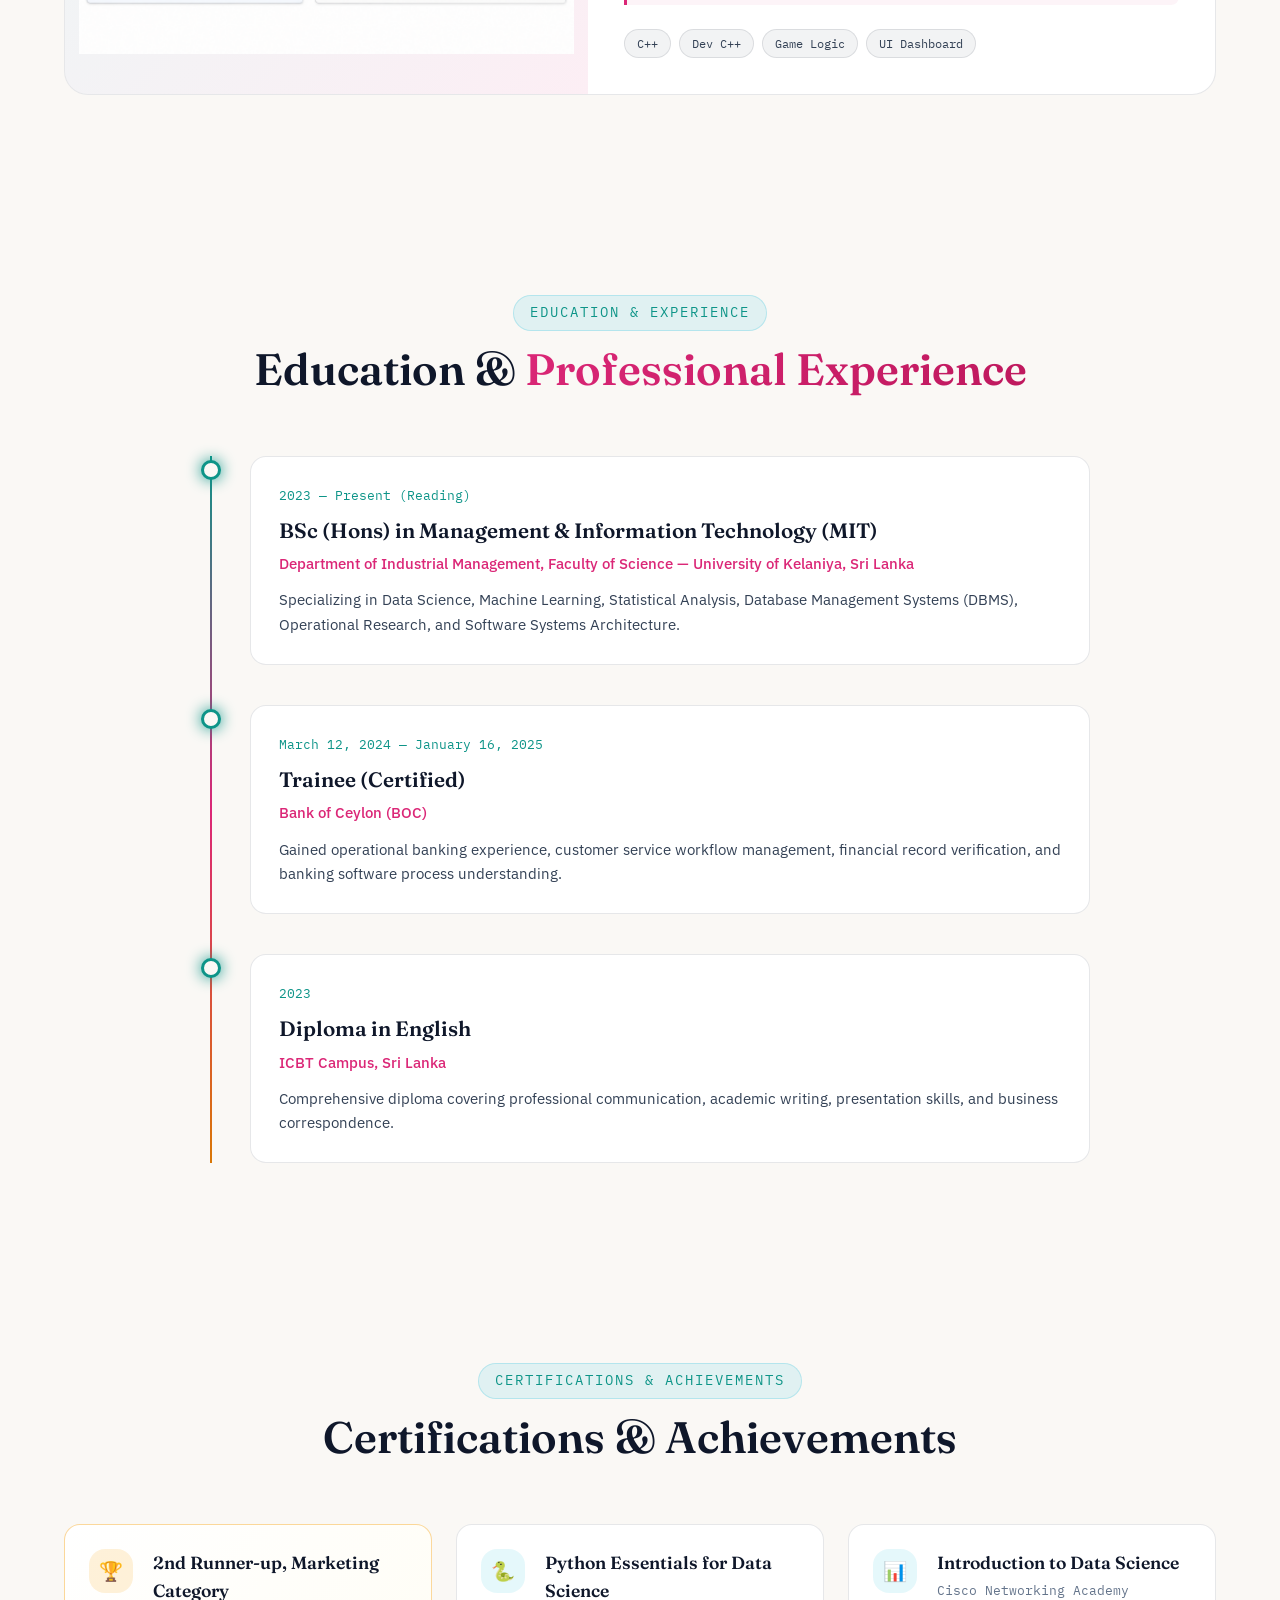
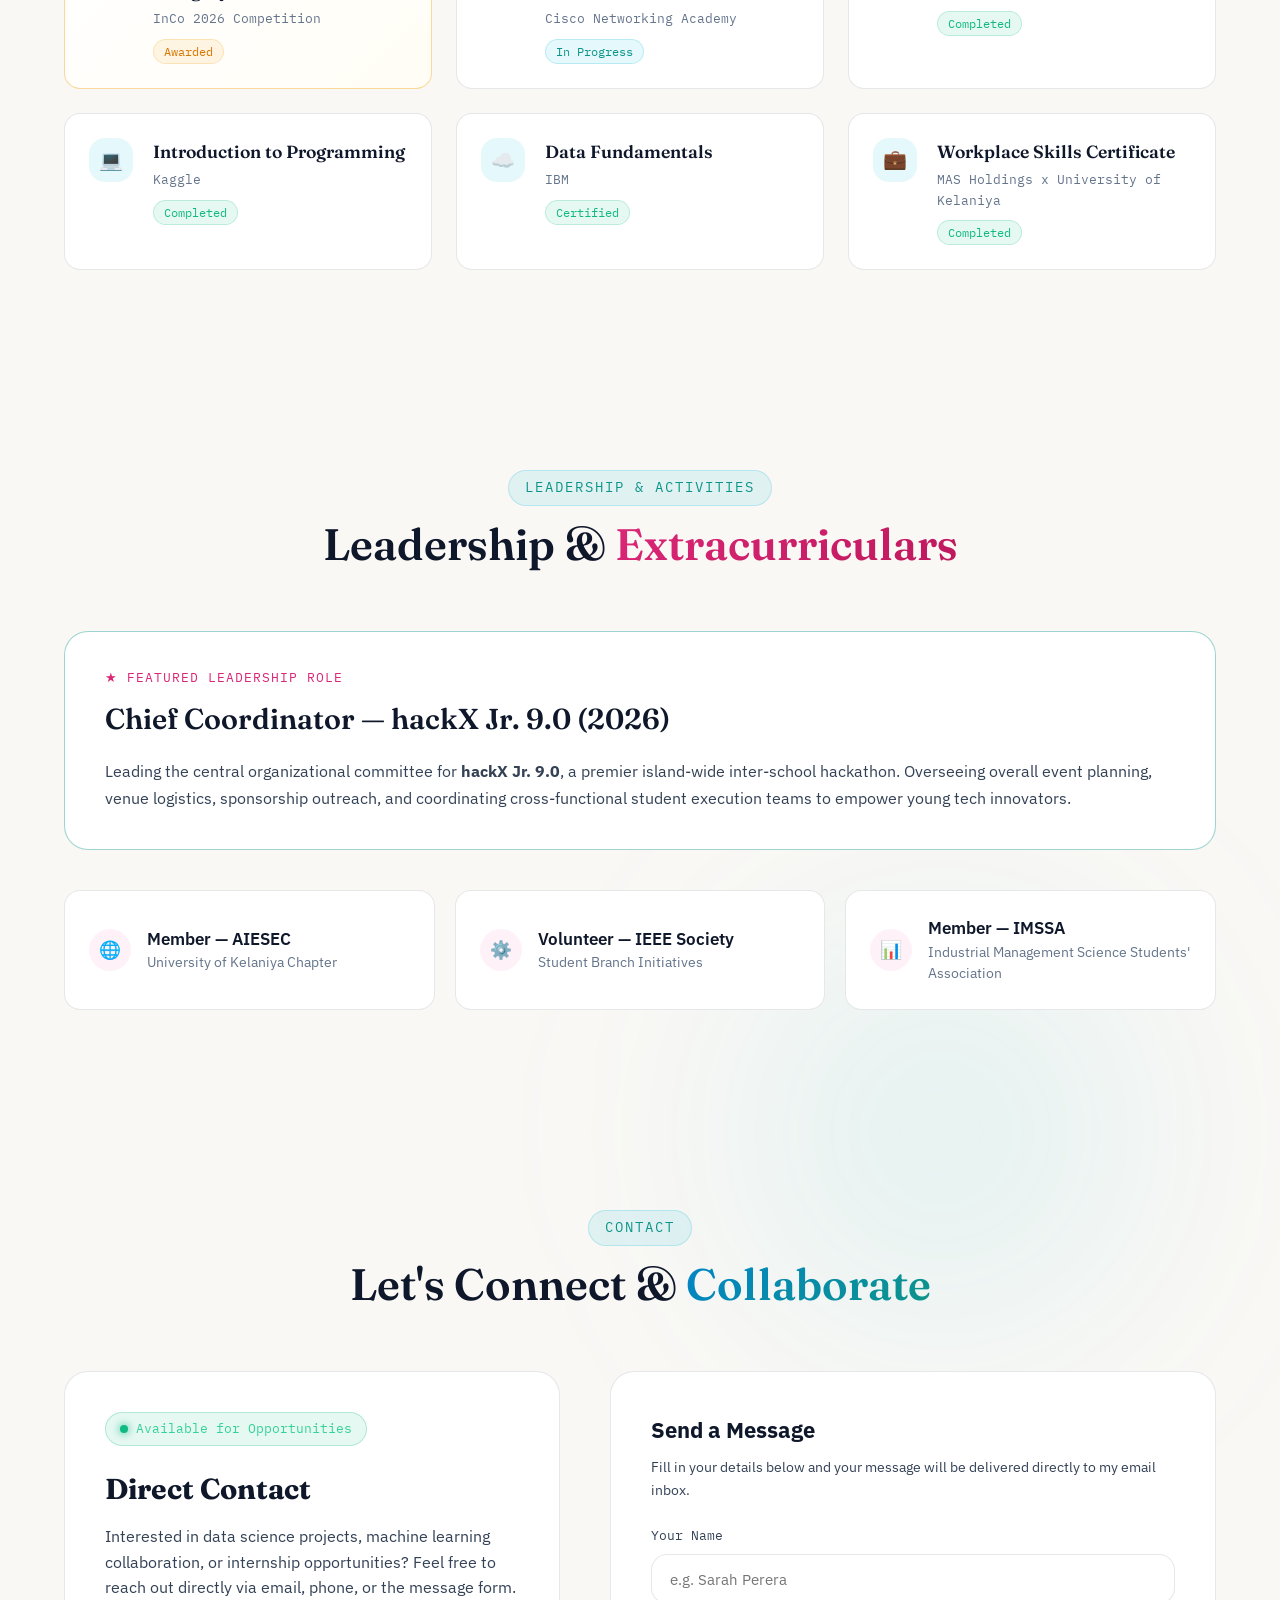
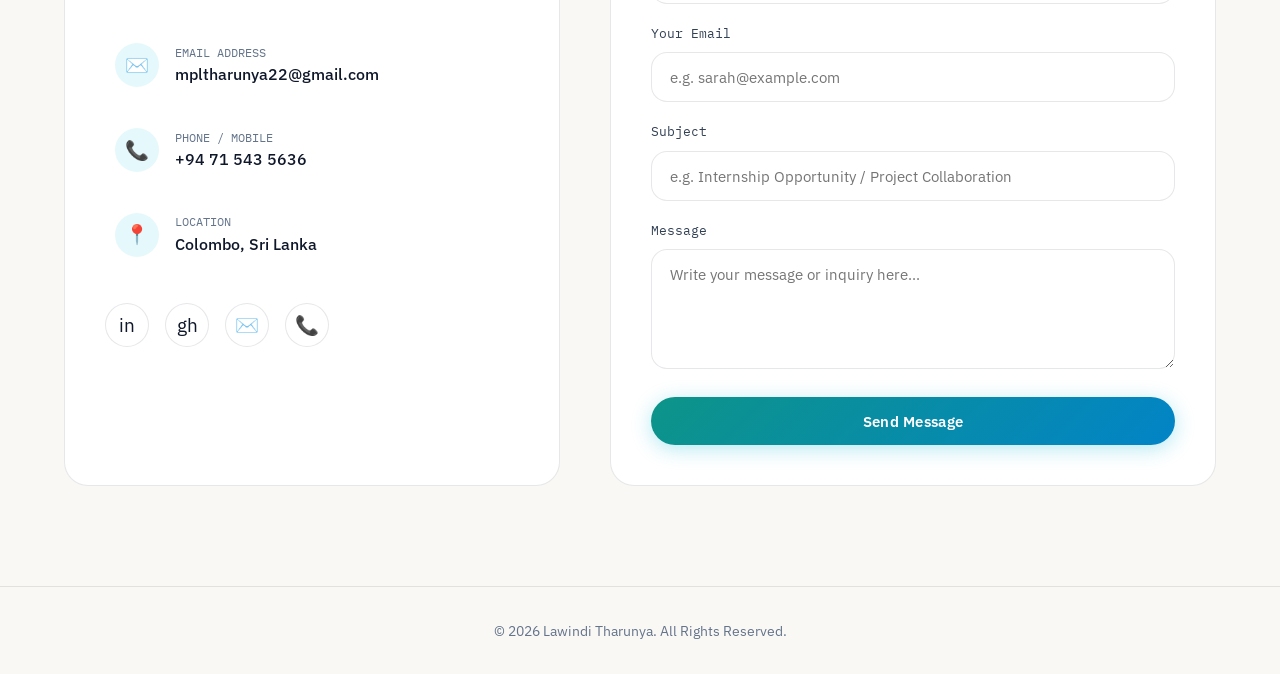
==== commit 98bf7efc: "Update education and academic affiliation to Department of Industrial Management, Faculty of Science" ====
--- a/index.html
+++ b/index.html
@@ -75,7 +75,7 @@
             </h1>
 
             <p class="hero-intro">
-              Management &amp; IT undergraduate at the University of Kelaniya, actively building skills in Data Science, Python analytics, SQL databases, and business problem-solving.
+              Undergraduate reading for <strong>BSc (Hons) in Management &amp; Information Technology</strong> at the <strong>Department of Industrial Management, Faculty of Science, University of Kelaniya</strong>, actively building practical expertise in Data Science, Python analytics, SQL databases, and business problem-solving.
             </p>
 
             <div class="hero-actions">
@@ -150,7 +150,7 @@
           <div class="about-card">
             <div class="about-text">
               <p>
-                Undergraduate reading for a <strong>BSc (Hons) in Management &amp; Information Technology</strong> at the <strong>University of Kelaniya</strong>, passionate about applying data analysis, statistical thinking, and database engineering to solve real-world problems.
+                Undergraduate reading for a <strong>BSc (Hons) in Management &amp; Information Technology</strong> at the <strong>Department of Industrial Management, Faculty of Science, University of Kelaniya</strong>, passionate about applying data analysis, statistical thinking, and database engineering to solve real-world problems.
               </p>
               
               <div class="about-highlight-box">
@@ -179,12 +179,17 @@
           <div class="about-side-card">
             <div class="side-card-item">
               <div class="side-card-label">Degree Program</div>
-              <div class="side-card-value">BSc (Hons) in Management &amp; IT</div>
+              <div class="side-card-value">BSc (Hons) in Management &amp; IT (MIT)</div>
+            </div>
+
+            <div class="side-card-item">
+              <div class="side-card-label">Department &amp; Faculty</div>
+              <div class="side-card-value">Dept. of Industrial Management | Faculty of Science</div>
             </div>
 
             <div class="side-card-item">
               <div class="side-card-label">University</div>
-              <div class="side-card-value">University of Kelaniya, Sri Lanka</div>
+              <div class="side-card-value">University of Kelaniya (UOK), Sri Lanka</div>
             </div>
 
             <div class="side-card-item">
@@ -480,10 +485,10 @@
             <div class="timeline-node"></div>
             <div class="timeline-card">
               <div class="timeline-date">2023 — Present (Reading)</div>
-              <h3 class="timeline-title">BSc (Hons) in Management &amp; Information Technology</h3>
-              <div class="timeline-subtitle">University of Kelaniya, Sri Lanka</div>
+              <h3 class="timeline-title">BSc (Hons) in Management &amp; Information Technology (MIT)</h3>
+              <div class="timeline-subtitle">Department of Industrial Management, Faculty of Science — University of Kelaniya, Sri Lanka</div>
               <p class="timeline-desc">
-                Specializing in the intersection of business management, software systems, operational research, and data analytics.
+                Specializing in Data Science, Machine Learning, Statistical Analysis, Database Management Systems (DBMS), Operational Research, and Software Systems Architecture.
               </p>
             </div>
           </div>
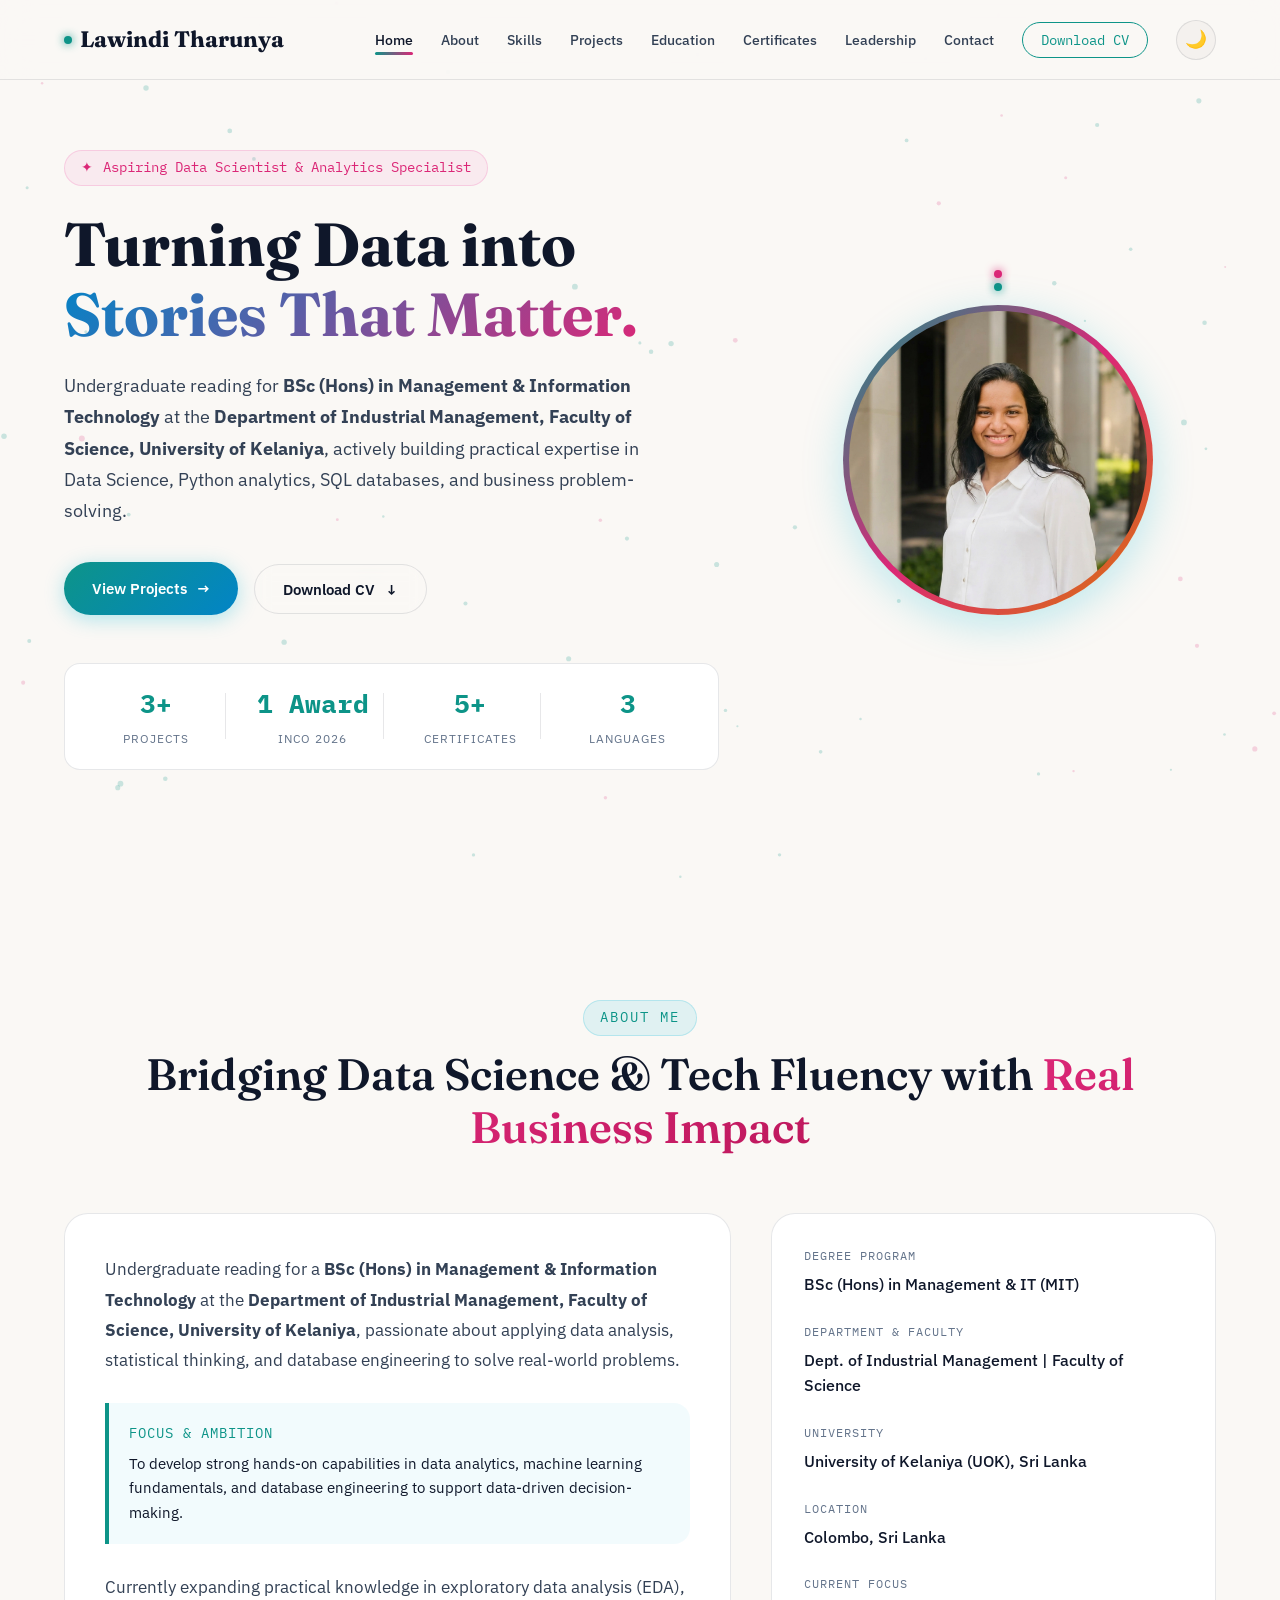
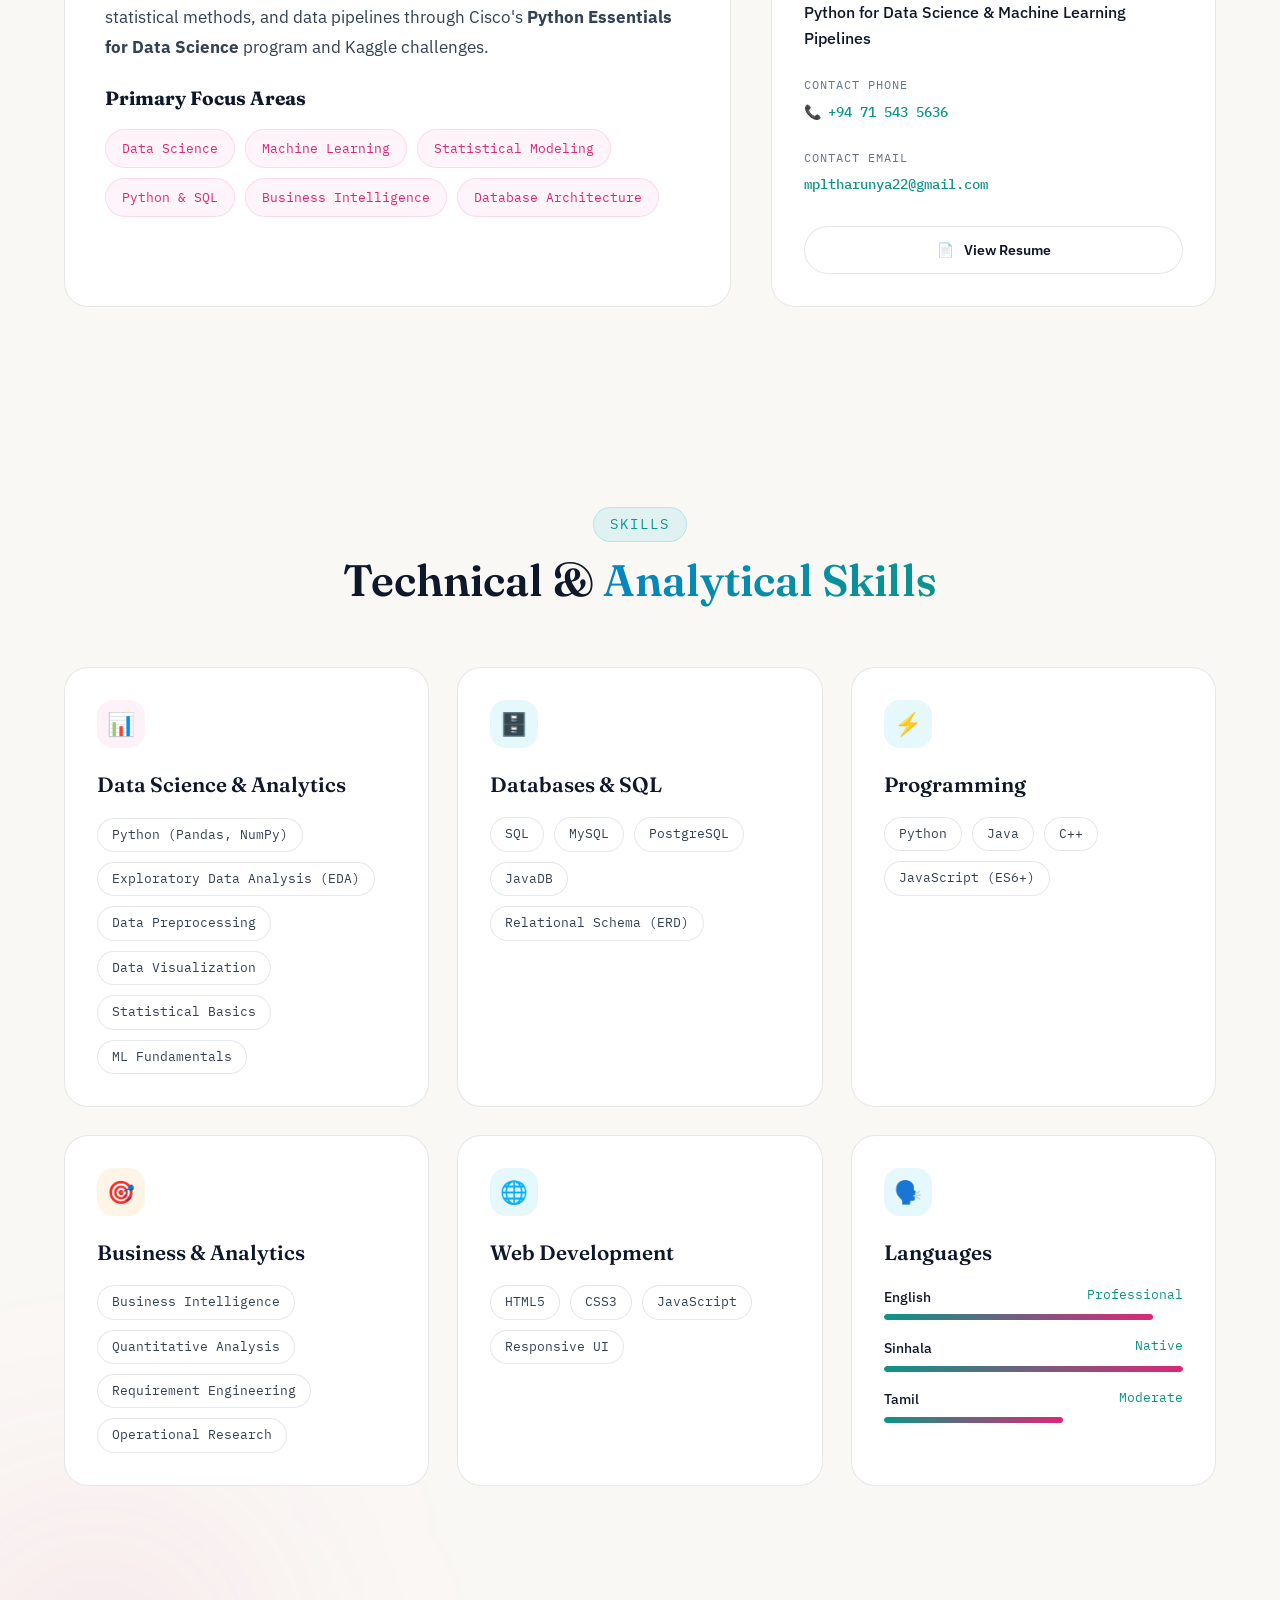
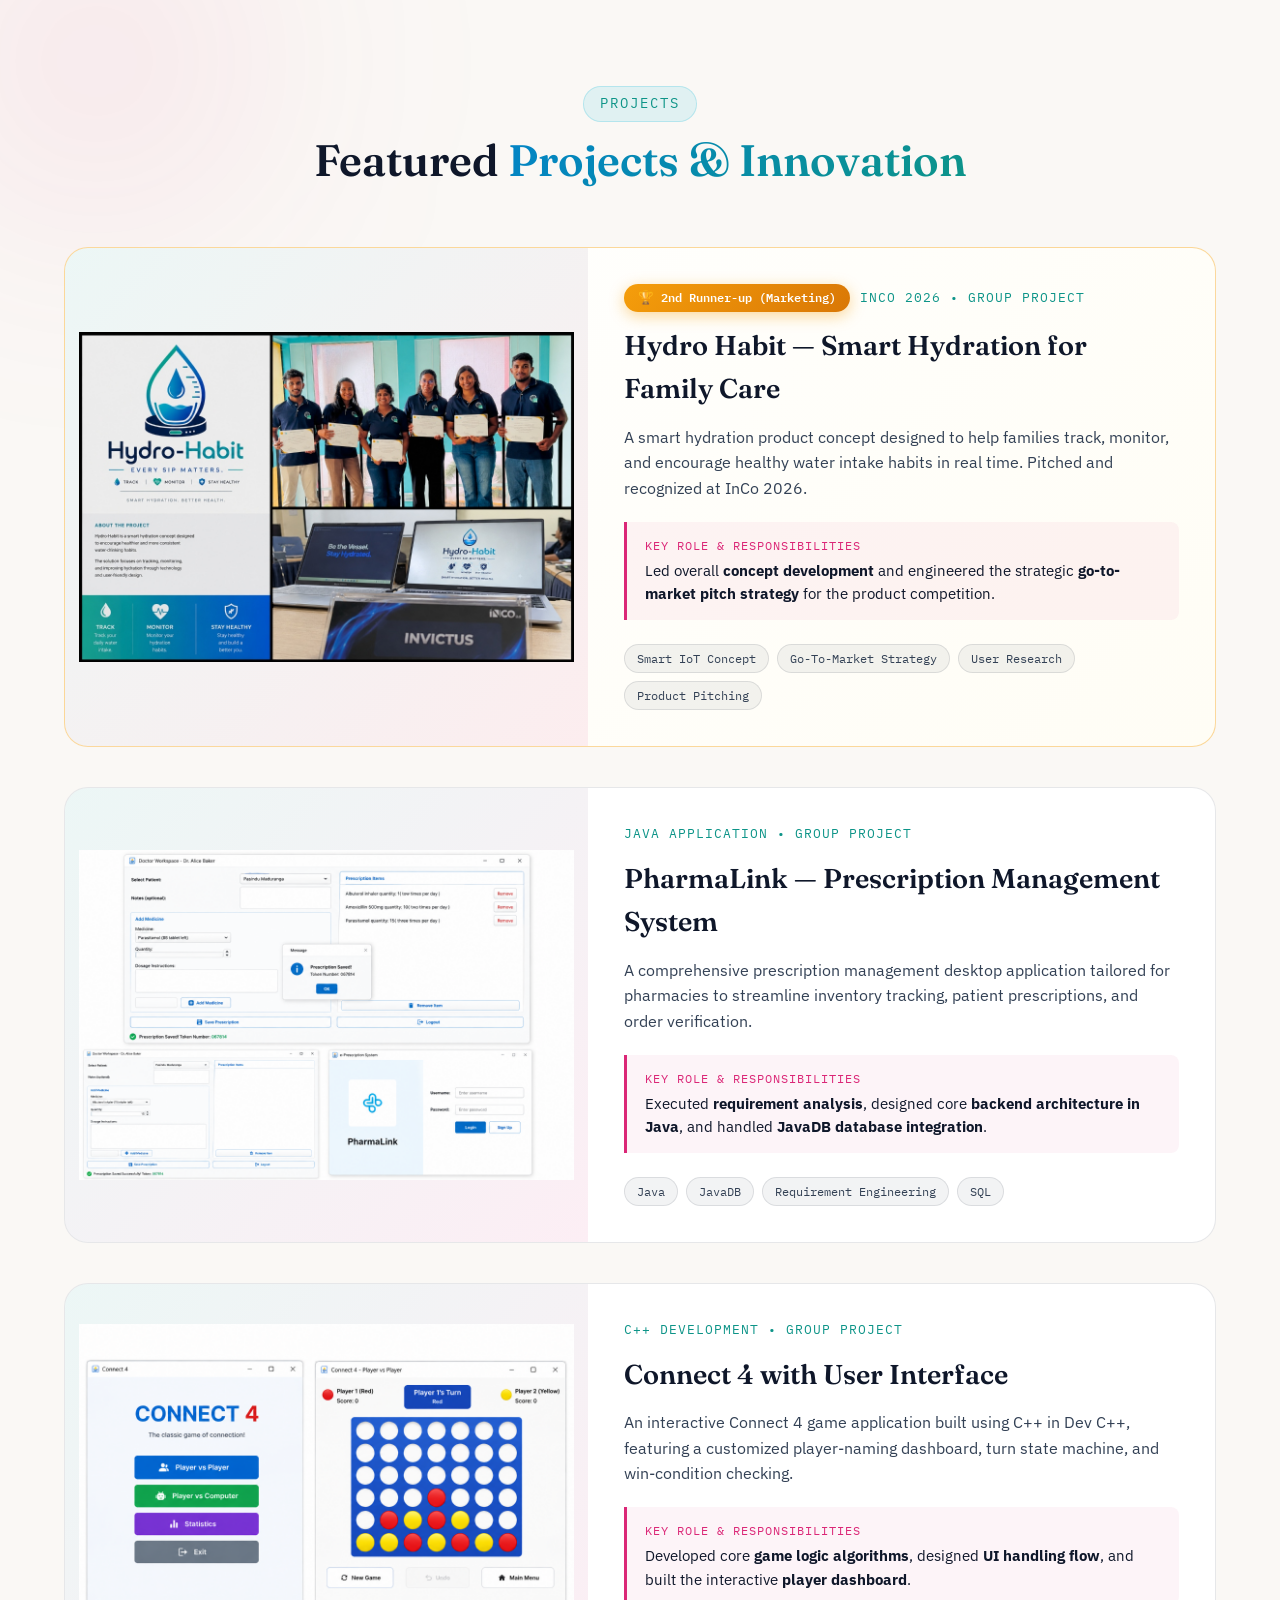
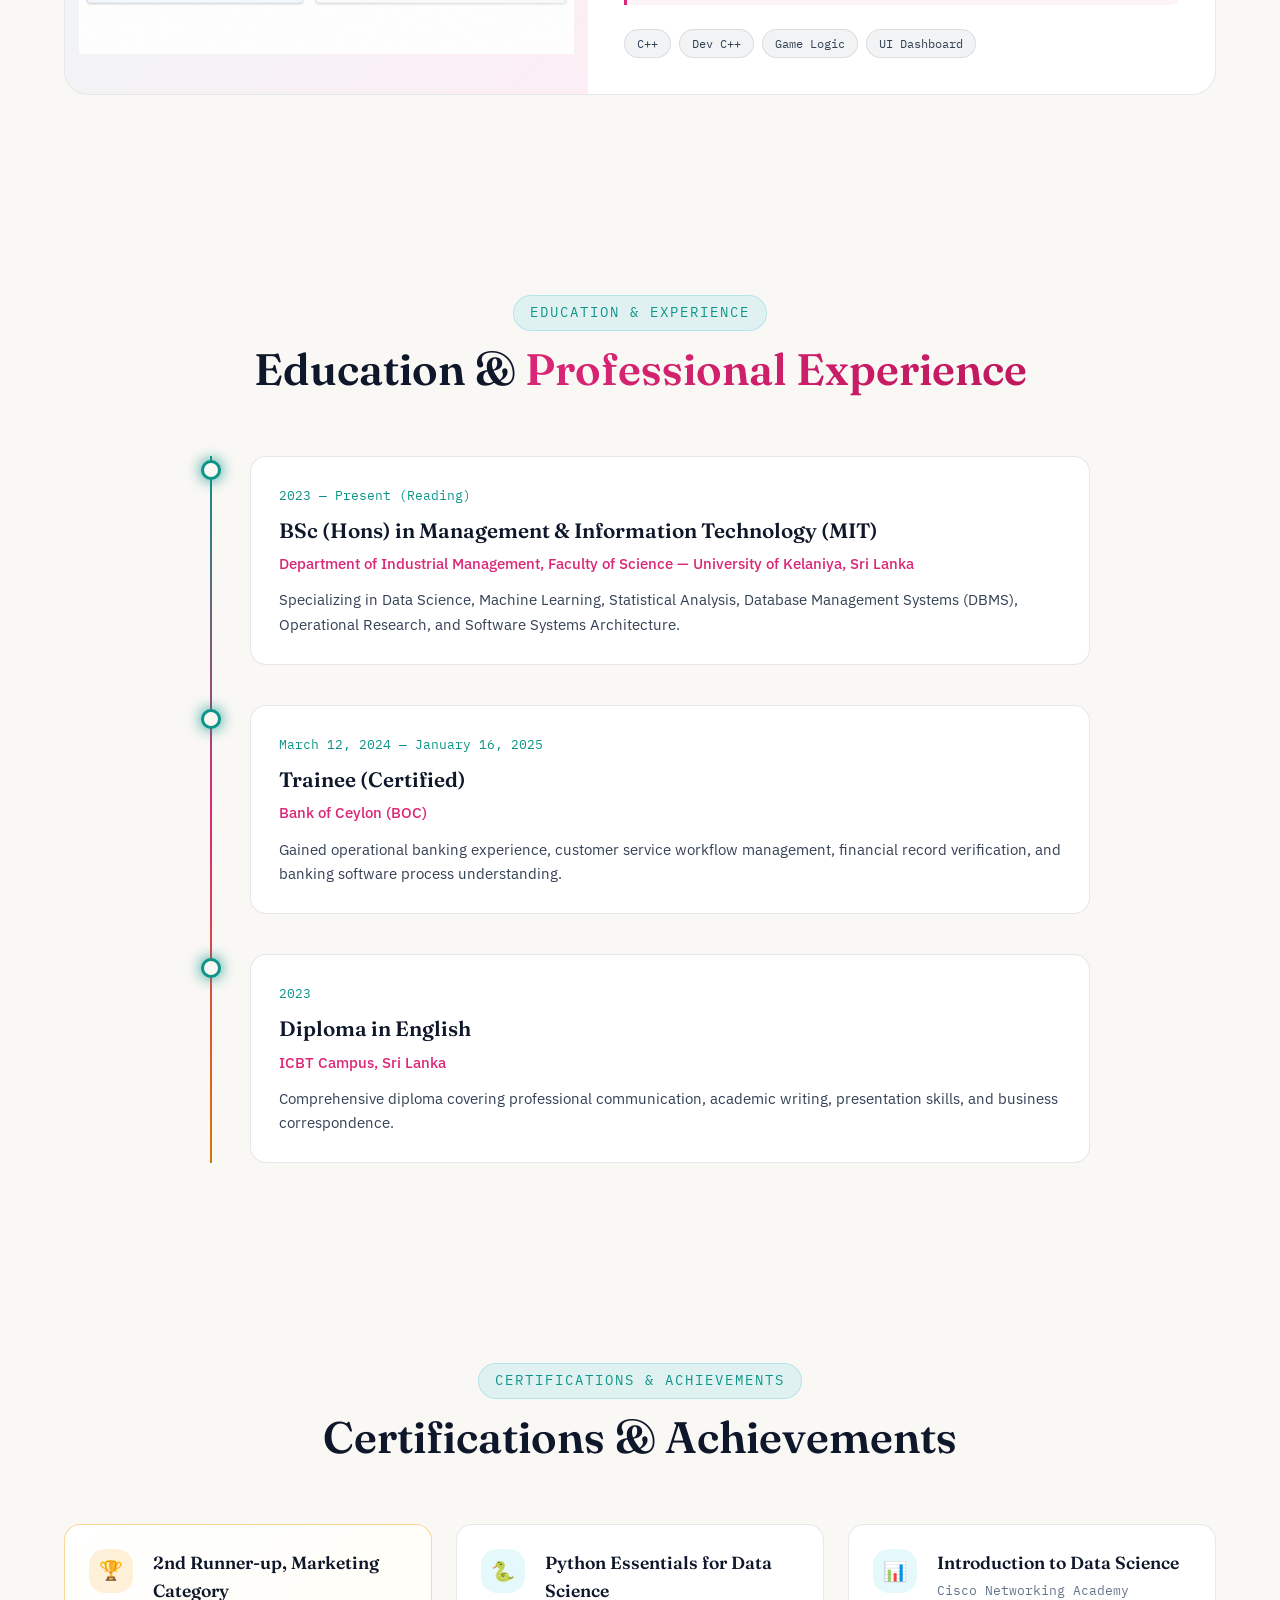
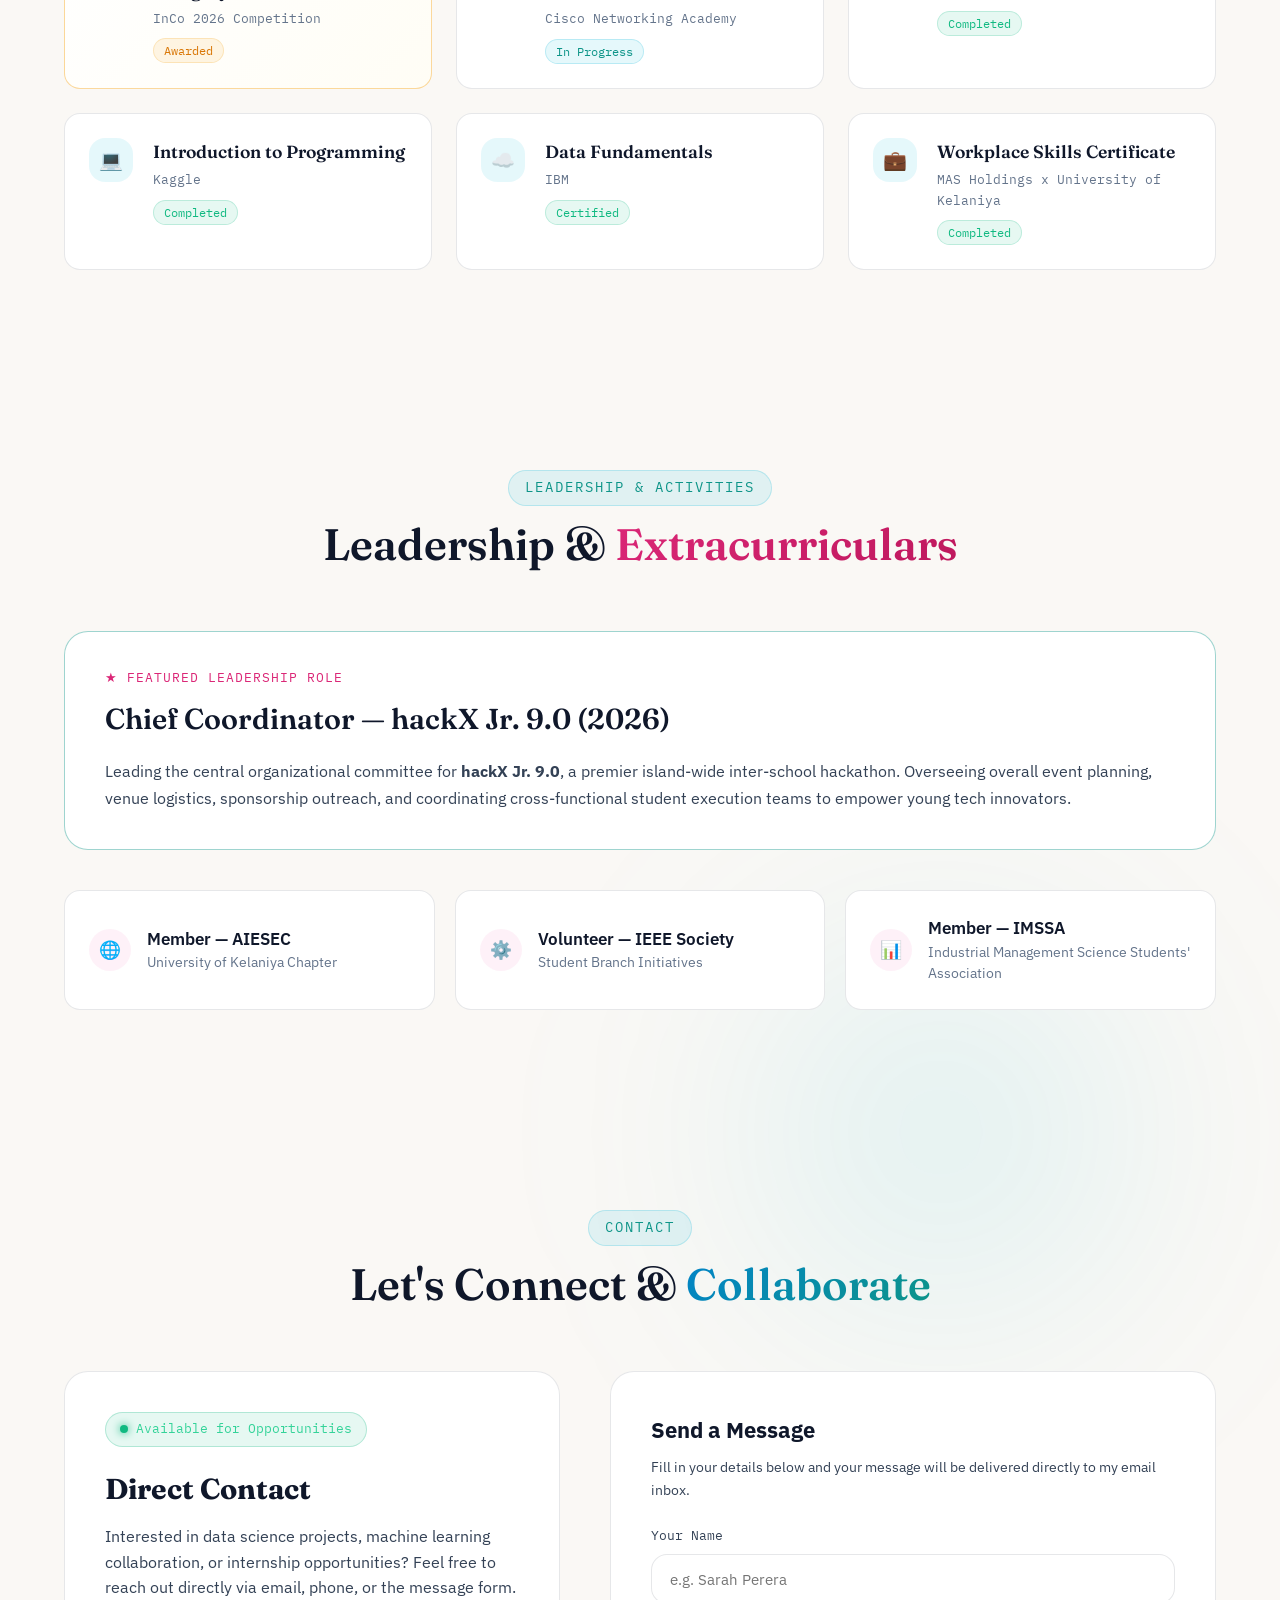
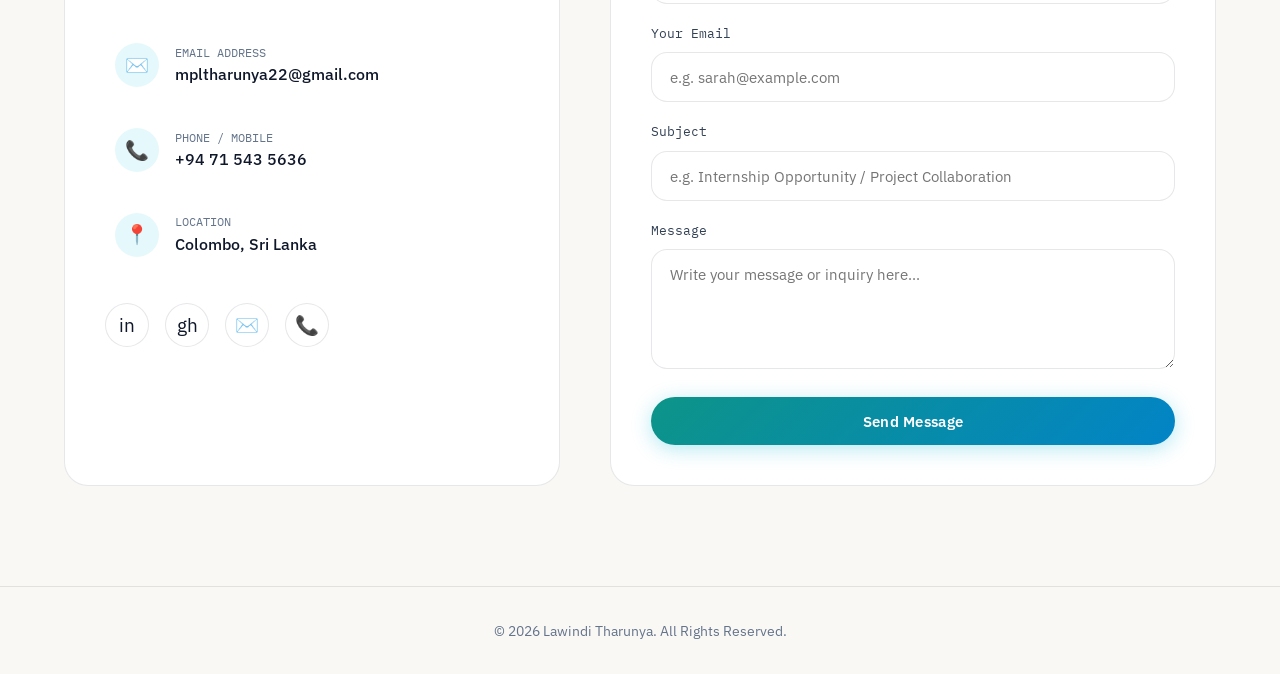
==== commit 3f656a40: "Update project sections to reflect Group Project badges and Key Role & Responsibilities" ====
--- a/index.html
+++ b/index.html
@@ -360,7 +360,7 @@
               <div>
                 <div class="project-badge-strip">
                   <span class="award-badge">🏆 2nd Runner-up (Marketing)</span>
-                  <span class="project-category">InCo 2026</span>
+                  <span class="project-category">InCo 2026 • Group Project</span>
                 </div>
                 <h3 class="project-title">Hydro Habit — Smart Hydration for Family Care</h3>
                 <p class="project-desc">
@@ -368,7 +368,7 @@
                 </p>
 
                 <div class="project-contribution-box">
-                  <div class="contribution-label">Individual Contribution</div>
+                  <div class="contribution-label">Key Role &amp; Responsibilities</div>
                   <div class="contribution-text">
                     Led overall <strong>concept development</strong> and engineered the strategic <strong>go-to-market pitch strategy</strong> for the product competition.
                   </div>
@@ -401,7 +401,7 @@
             <div class="project-content">
               <div>
                 <div class="project-badge-strip">
-                  <span class="project-category">Java Application</span>
+                  <span class="project-category">Java Application • Group Project</span>
                 </div>
                 <h3 class="project-title">PharmaLink — Prescription Management System</h3>
                 <p class="project-desc">
@@ -409,7 +409,7 @@
                 </p>
 
                 <div class="project-contribution-box">
-                  <div class="contribution-label">Individual Contribution</div>
+                  <div class="contribution-label">Key Role &amp; Responsibilities</div>
                   <div class="contribution-text">
                     Executed <strong>requirement analysis</strong>, designed core <strong>backend architecture in Java</strong>, and handled <strong>JavaDB database integration</strong>.
                   </div>
@@ -444,7 +444,7 @@
             <div class="project-content">
               <div>
                 <div class="project-badge-strip">
-                  <span class="project-category">C++ Development</span>
+                  <span class="project-category">C++ Development • Group Project</span>
                 </div>
                 <h3 class="project-title">Connect 4 with User Interface</h3>
                 <p class="project-desc">
@@ -452,7 +452,7 @@
                 </p>
 
                 <div class="project-contribution-box">
-                  <div class="contribution-label">Individual Contribution</div>
+                  <div class="contribution-label">Key Role &amp; Responsibilities</div>
                   <div class="contribution-text">
                     Developed core <strong>game logic algorithms</strong>, designed <strong>UI handling flow</strong>, and built the interactive <strong>player dashboard</strong>.
                   </div>
